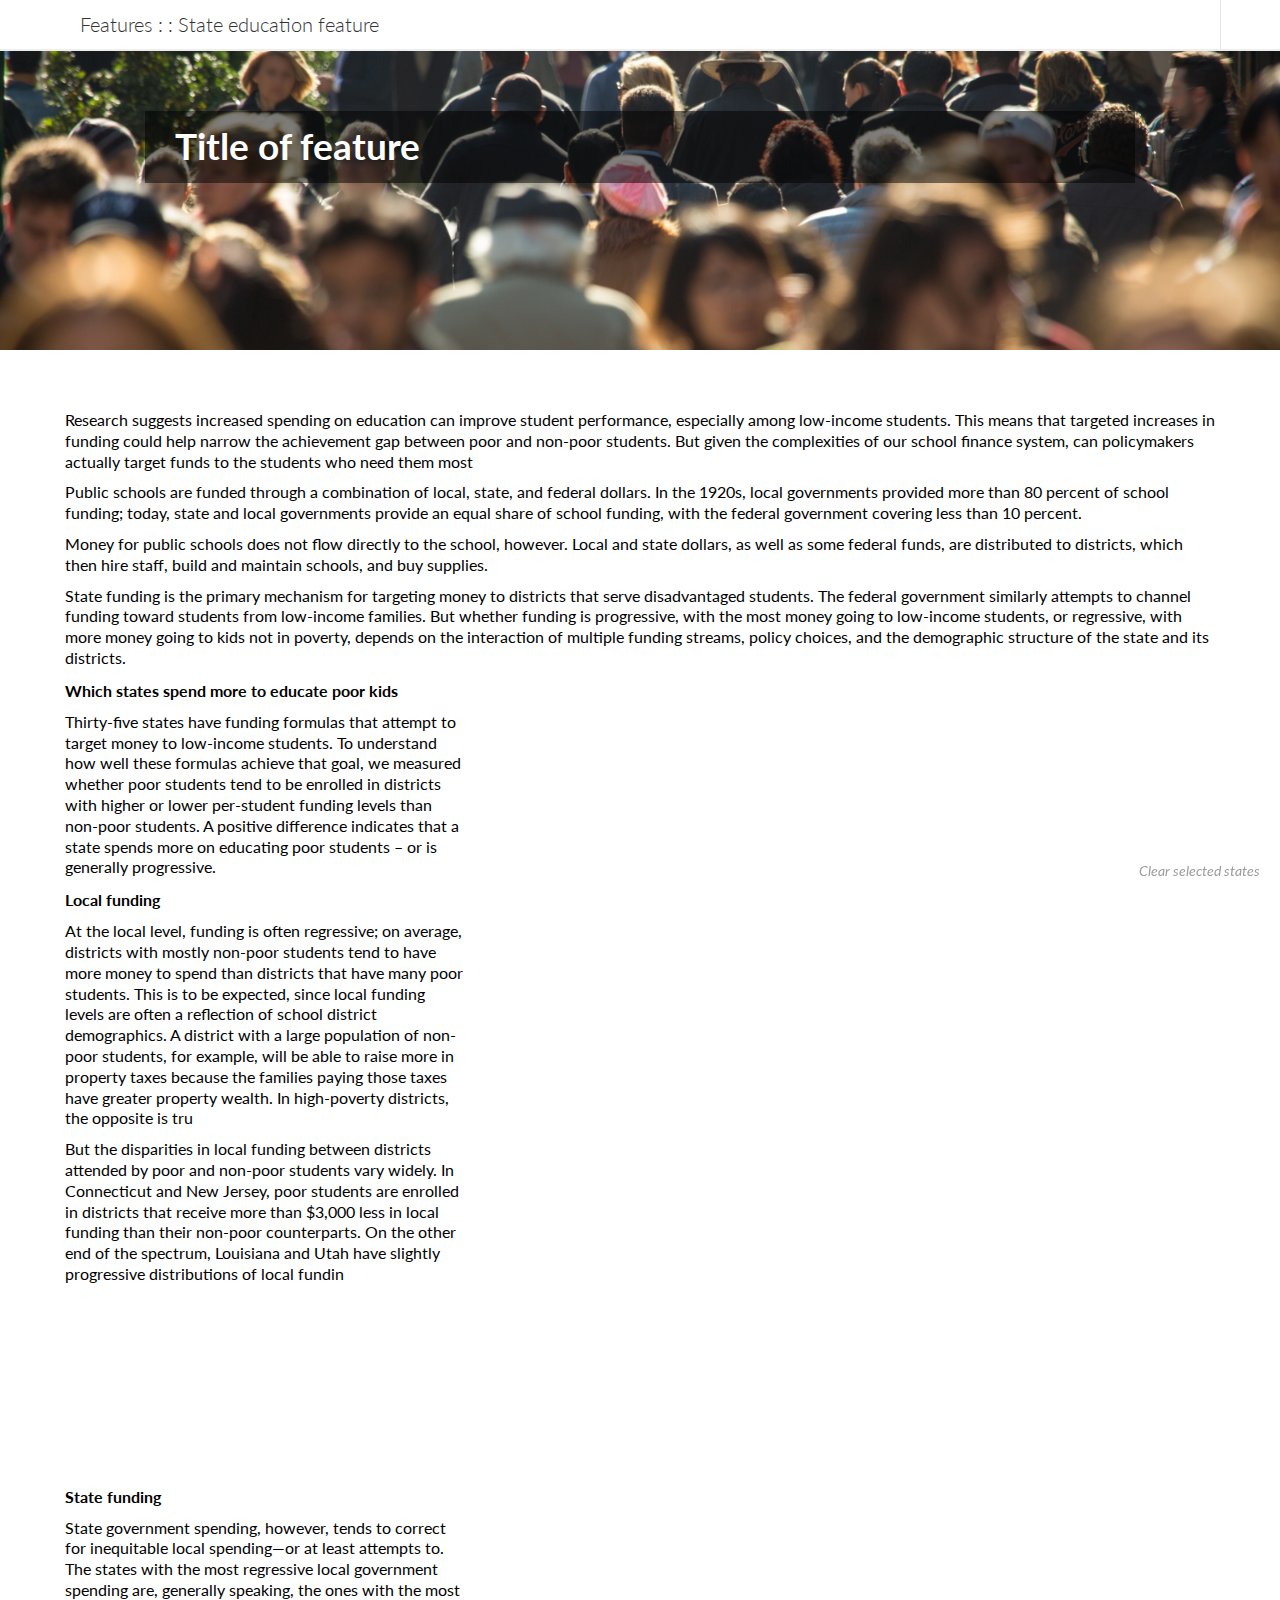
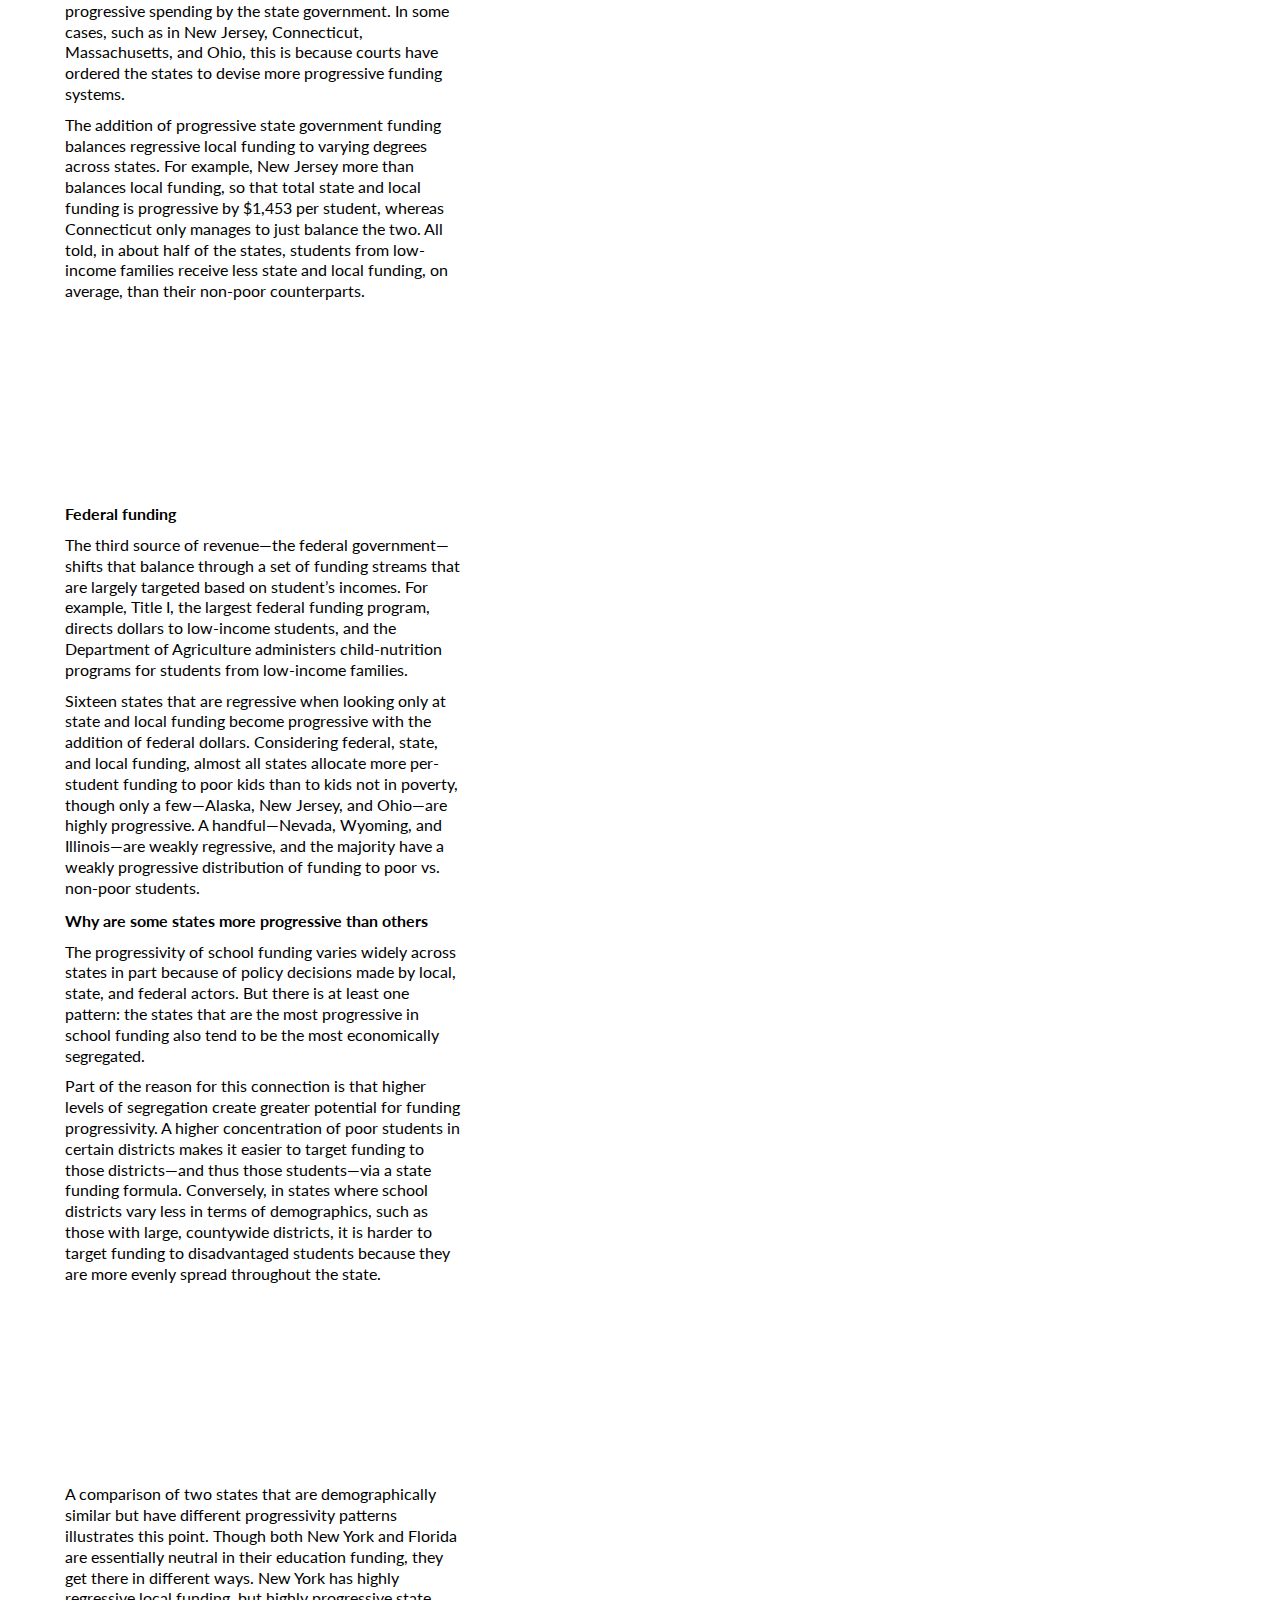
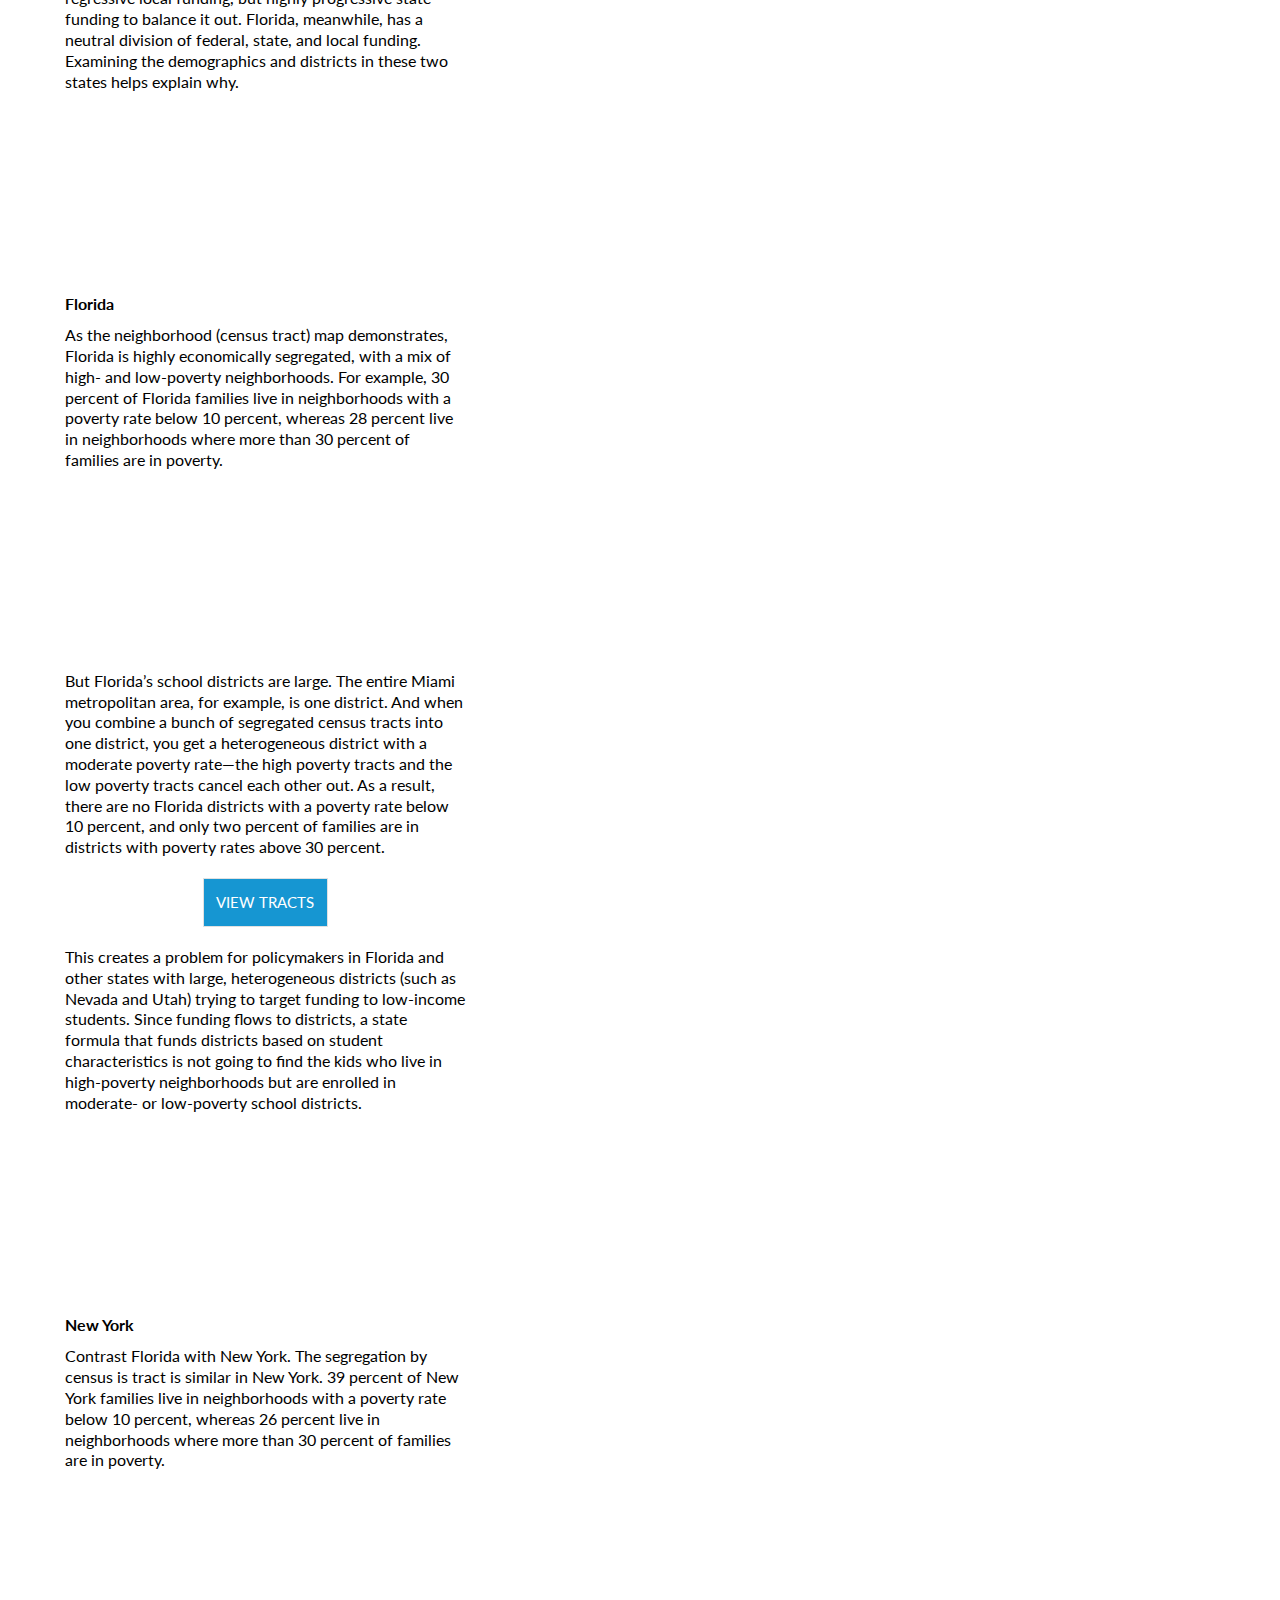
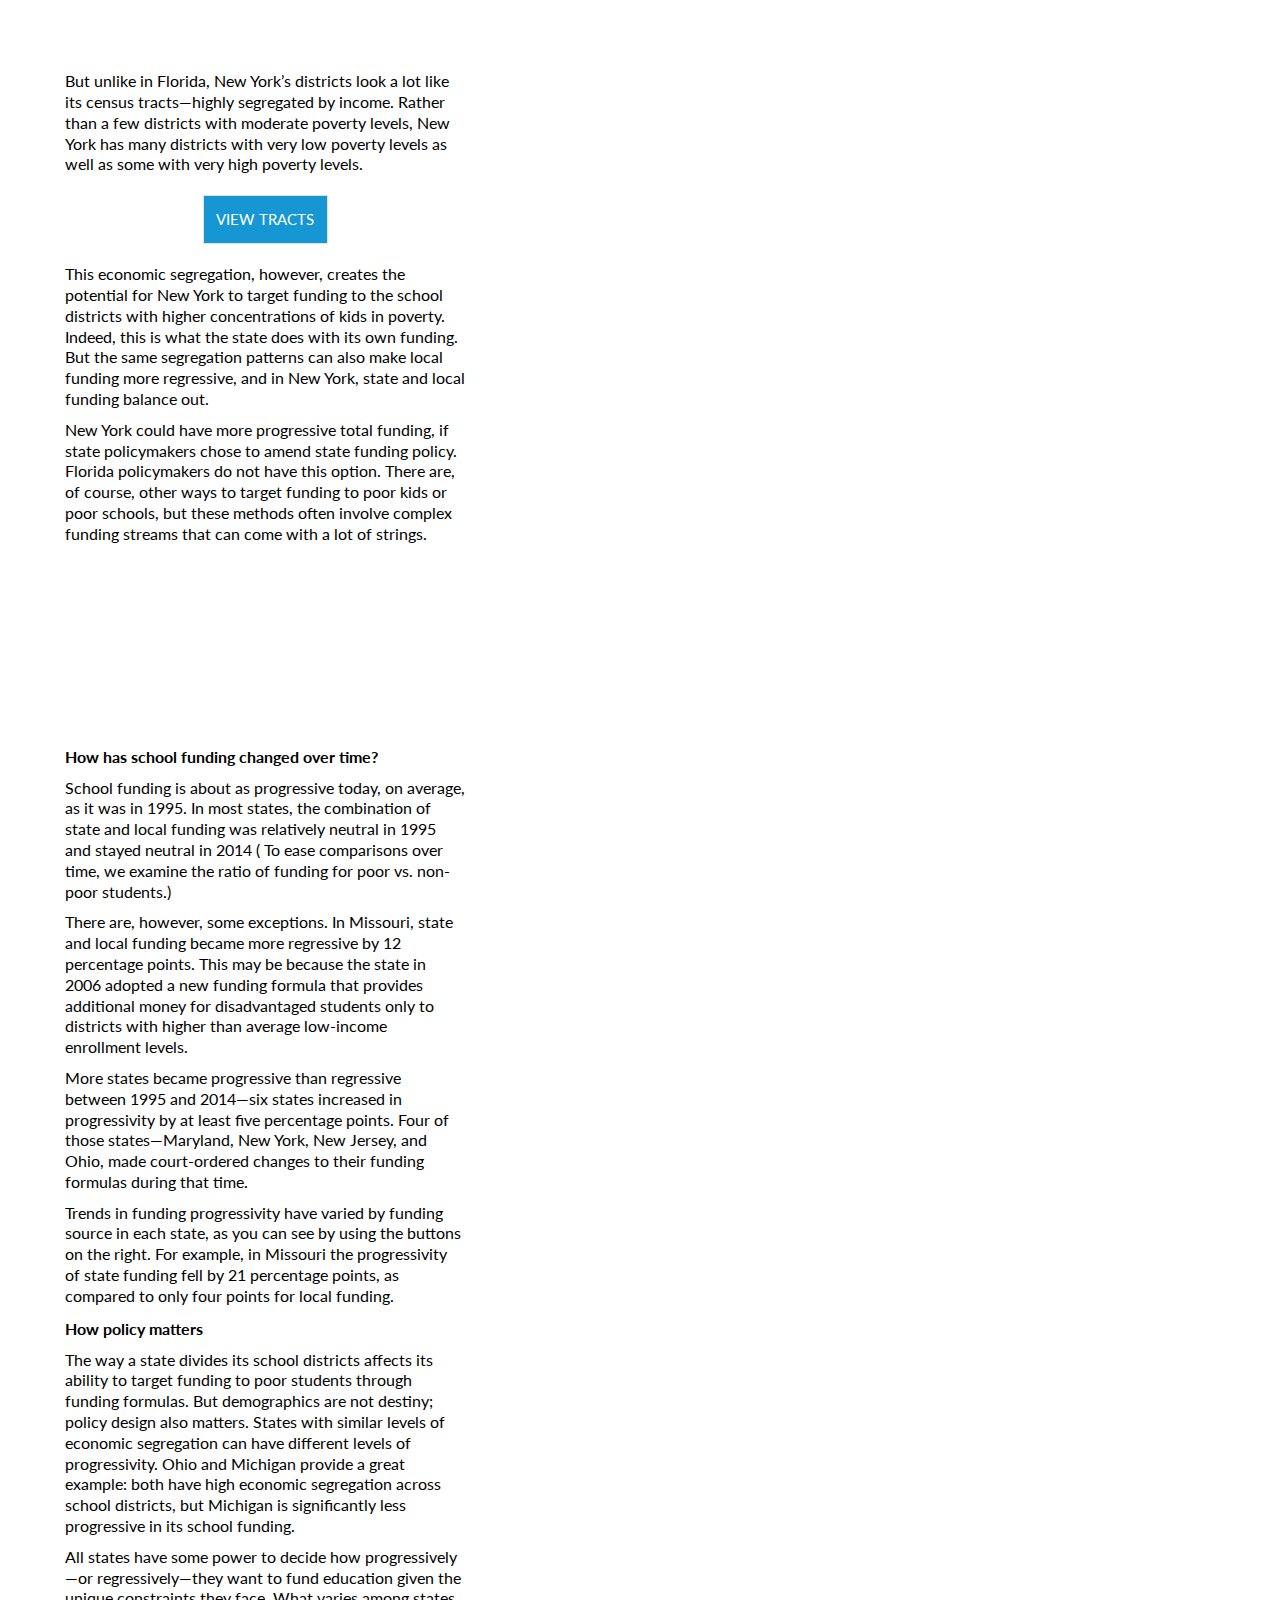
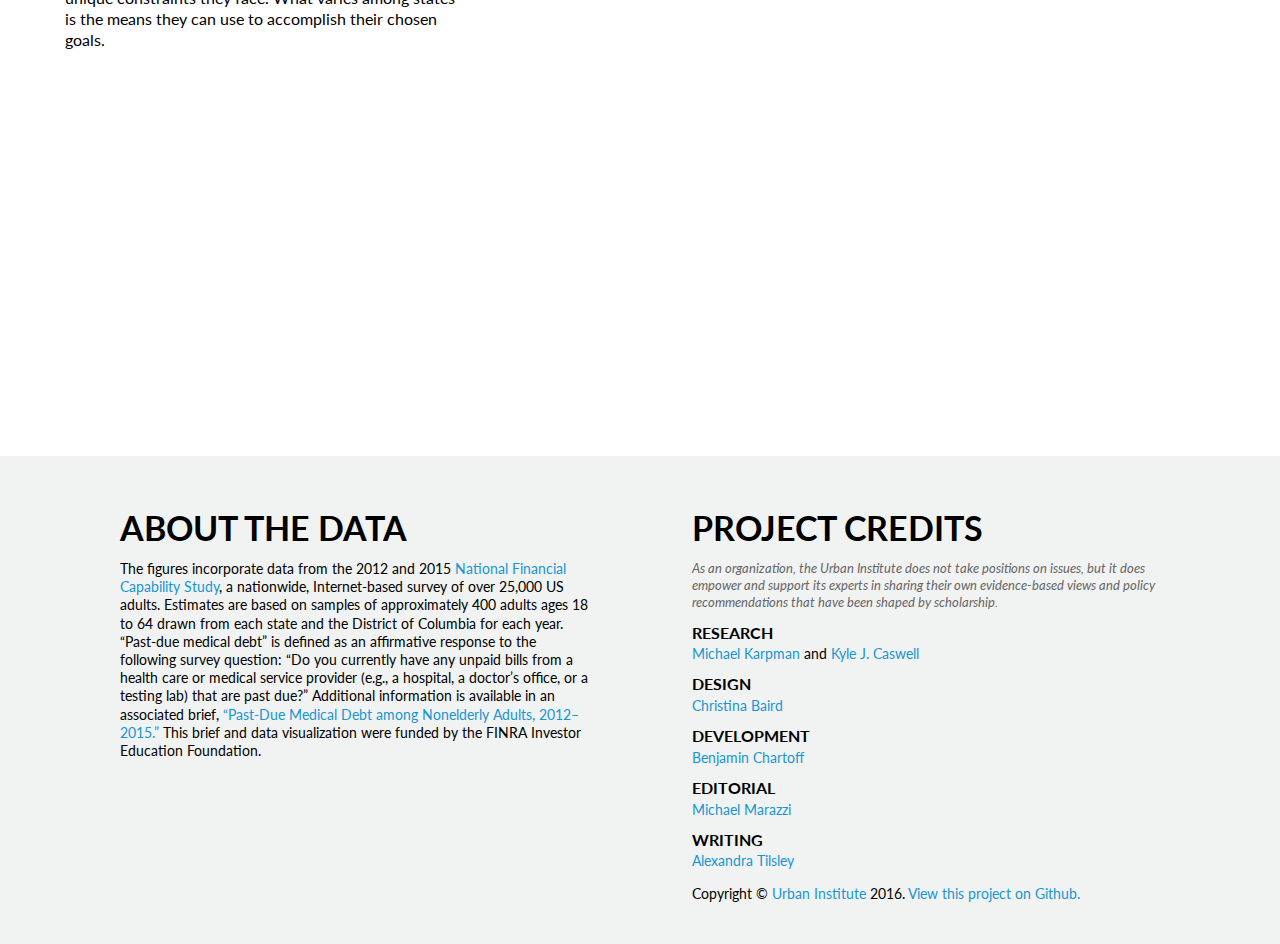
==== index.html @ 3f276dad "new text, small tweaks" ====
<!DOCTYPE html>
<html>
<head>
  <title>Scrolling Sections</title>
  <meta charset="utf-8">
  <meta http-equiv="X-UA-Compatible" content="IE=edge">
  <meta name="viewport" content="initial-scale=1, maximum-scale=1">
  <link rel="stylesheet" type="text/css" href="css/bootstrap.min.css"/>
  <link rel="stylesheet" type="text/css" href="css/style.css"/>
  <link rel="stylesheet" type="text/css" href="css/urban.css"/>
  <link rel="stylesheet" type="text/css" href="css/urban-header.css"/>
  <link href="http://fonts.googleapis.com/css?family=Lato:300,400,700,300italic,400italic,700italic,900" rel="stylesheet" type="text/css">

</head>
<body>
<div id = "isMobile"></div>
<div id = "isPhone"></div>
<div id = "isShort"></div>
<div id = "sectionIndex" data-index="0"></div>

<!-- START HEADER -->
<div id="header-pinned" class="no-touch">
   <a target="_blank" href="http://www.urban.org" title="Home" rel="home" class="site-logo"></a>
<div class="title"><span class="feature-link"><a href="http://www.urban.org/features" class="title-linkback" alt="Urban Institute logo">Features</a> <span>: :</span> </span><a href="index.html" class="title-linkback">State education feature</a>
</div>
<div class="share-icons">
    <div class="shareThisP">
        <span onclick="toggle_visibility('shareBox');">
                <div class="shareThisB"></div>
            </span>
        <div class="shareThisW" id="shareBox">

            <div class="addthis_toolbox addthis_default_style  "addthis:title="" addthis:url="">
                <a href="https://www.facebook.com/sharer/sharer.php?u=http%3A//urbn.is/choices" target="_blank" class="addthis_button_facebook at300b" title="Facebook" onclick="toggle_visibility('shareBox');"><span class="at4-icon aticon-facebook" style="background-color: rgb(48, 88, 145);"><span class="at_a11y">Share on facebook</span></span></a>

                <a href="http://twitter.com/intent/tweet?text=.%40urbaninstitute%20feature%3A%20Some%20teens%20who%20engage%20in%20risky%20behavior%20are%20motivated%20to%20do%20so%20by%20hunger%20http%3A%2F%2Furbn.is%2Fchoices" target="_blank" class="addthis_button_twitter at300b" title="Tweet" onclick="toggle_visibility('shareBox');"><span class="at4-icon aticon-twitter" style="background-color: rgb(44, 168, 210);"><span class="at_a11y">Share on twitter</span></span></a>

                <a href="mailto:%20?Subject=New feature from the Urban Institute &amp;Body=Hi! I thought you'd be interested in this new feature from the Urban Institute: “Impossible Choices” http://urbn.is/choices" target="_blank" class="addthis_button_email at300b" target="_blank" title="Email" onclick="toggle_visibility('shareBox');"><span class="at4-icon aticon-email" style="background-color: rgb(115, 138, 141);"><span class="at_a11y">Share on email</span></span></a>
                <div class="atclear"></div>
            </div>

        </div>
    </div>
</div>
</div>
<div class="headerimage" id="heroimage">
  <div class="wrapper headerwrapper">
    <h1 class="div-title-block">Title of feature</h1>
  </div>
</div>
<!-- END HEADER -->



<div id = "clearSelected">Clear selected states</div>
<div class="container">
  <div id='graphic'>
    <div id = "topText">
        <p>
        Research suggests increased spending on education can improve student performance, especially among low-income students. This means that targeted increases in funding could help narrow the achievement gap between poor and non-poor students. But given the complexities of our school finance system, can policymakers actually target funds to the students who need them most
        </p>
        <p>
        Public schools are funded through a combination of local, state, and federal dollars. In the 1920s, local governments provided more than 80 percent of school funding; today, state and local governments provide an equal share of school funding, with the federal government covering less than 10 percent.
        </p>
        <p>
        Money for public schools does not flow directly to the school, however. Local and state dollars, as well as some federal funds, are distributed to districts, which then hire staff, build and maintain schools, and buy supplies.
        </p>
        <p>
        State funding is the primary mechanism for targeting money to districts that serve disadvantaged students. The federal government similarly attempts to channel funding toward students from low-income families. But whether funding is progressive, with the most money going to low-income students, or regressive, with more money going to kids not in poverty, depends on the interaction of multiple funding streams, policy choices, and the demographic structure of the state and its districts.  
        </p>
      </div>
    <div id='sections'>
      <section class="step">
        <div class="title">Which states spend more to educate poor kids</div>
        <p>
        Thirty-five states have funding formulas that attempt to target money to low-income students. To understand how well these formulas achieve that goal, we measured whether poor students tend to be enrolled in districts with higher or lower per-student funding levels than non-poor students. A positive difference indicates that a state spends more on educating poor students – or is generally progressive.
        </p>
        <div class="title">Local funding</div>
        <p>
        At the local level, funding is often regressive; on average, districts with mostly non-poor students tend to have more money to spend than districts that have many poor students. This is to be expected, since local funding levels are often a reflection of school district demographics. A district with a large population of non-poor students, for example, will be able to raise more in property taxes because the families paying those taxes have greater property wealth. In high-poverty districts, the opposite is tru
        </p>
        <p>
        But the disparities in local funding between districts attended by poor and non-poor students vary widely. In Connecticut and New Jersey, poor students are enrolled in districts that receive more than $3,000 less in local funding than their non-poor counterparts. On the other end of the spectrum, Louisiana and Utah have slightly progressive distributions of local fundin
        </p>
      </section>
      <section class="step">
        <div class="title">State funding</div>
        <p>
        State government spending, however, tends to correct for inequitable local spending—or at least attempts to. The states with the most regressive local government spending are, generally speaking, the ones with the most progressive spending by the state government. In some cases, such as in New Jersey, Connecticut, Massachusetts, and Ohio, this is because courts have ordered the states to devise more progressive funding systems.
        </p>
        <p>
        The addition of progressive state government funding balances regressive local funding to varying degrees across states. For example, New Jersey more than balances local funding, so that total state and local funding is progressive by $1,453 per student, whereas Connecticut only manages to just balance the two. All told, in about half of the states, students from low-income families receive less state and local funding, on average, than their non-poor counterparts.
        </p>
      </section>
      <section class="step">
        <div class="title">Federal funding</div>
        <p>
        The third source of revenue—the federal government—shifts that balance through a set of funding streams that are largely targeted based on student’s incomes. For example, Title I, the largest federal funding program, directs dollars to low-income students, and the Department of Agriculture administers child-nutrition programs for students from low-income families.
        </p>
        <p>
        Sixteen states that are regressive when looking only at state and local funding become progressive with the addition of federal dollars. Considering federal, state, and local funding, almost all states allocate more per-student funding to poor kids than to kids not in poverty, though only a few—Alaska, New Jersey, and Ohio—are highly progressive. A handful—Nevada, Wyoming, and Illinois—are weakly regressive, and the majority have a weakly progressive distribution of funding to poor vs. non-poor students.
        </p>
        <div class="title">Why are some states more progressive than others</div>
        <p>
        The progressivity of school funding varies widely across states in part because of policy decisions made by local, state, and federal actors. But there is at least one pattern: the states that are the most progressive in school funding also tend to be the most economically segregated.
        </p>
        <p>
        Part of the reason for this connection is that higher levels of segregation create greater potential for funding progressivity. A higher concentration of poor students in certain districts makes it easier to target funding to those districts—and thus those students—via a state funding formula. Conversely, in states where school districts vary less in terms of demographics, such as those with large, countywide districts, it is harder to target funding to disadvantaged students because they are more evenly spread throughout the state.
        </p>
        
      </section>
      <section class="step">
        <p>
        A comparison of two states that are demographically similar but have different progressivity patterns illustrates this point. Though both New York and Florida are essentially neutral in their education funding, they get there in different ways. New York has highly regressive local funding, but highly progressive state funding to balance it out. Florida, meanwhile, has a neutral division of federal, state, and local funding. Examining the demographics and districts in these two states helps explain why.
        </p>
      </section>
      <section class="step smallStep">
        <div class="title">Florida</div>
        <p>
        As the neighborhood (census tract) map demonstrates, Florida is highly economically segregated, with a mix of high- and low-poverty neighborhoods. For example, 30 percent of Florida families live in neighborhoods with a poverty rate below 10 percent, whereas 28 percent live in neighborhoods where more than 30 percent of families are in poverty.
        </p>
      </section>
      <section class="step">
        <p>
        But Florida’s school districts are large. The entire Miami metropolitan area, for example, is one district. And when you combine a bunch of segregated census tracts into one district, you get a heterogeneous district with a moderate poverty rate—the high poverty tracts and the low poverty tracts cancel each other out. As a result, there are no Florida districts with a poverty rate below 10 percent, and only two percent of families are in districts with poverty rates above 30 percent.
        </p>
        <div class = "mapButton active">view tracts</div>
        <p>
        This creates a problem for policymakers in Florida and other states with large, heterogeneous districts (such as Nevada and Utah) trying to target funding to low-income students. Since funding flows to districts, a state formula that funds districts based on student characteristics is not going to find the kids who live in high-poverty neighborhoods but are enrolled in moderate- or low-poverty school districts.
        </p>
      </section>
      <section class="step">
        <div class="title">New York</div>
        <p>
        Contrast Florida with New York. The segregation by census is tract is similar in New York. 39 percent of New York families live in neighborhoods with a poverty rate below 10 percent, whereas 26 percent live in neighborhoods where more than 30 percent of families are in poverty.
        </p>
      </section>
      <section class="step">
        <p>
        But unlike in Florida, New York’s districts look a lot like its census tracts—highly segregated by income. Rather than a few districts with moderate poverty levels, New York has many districts with very low poverty levels as well as some with very high poverty levels.
        </p>
        <div class = "mapButton active">view tracts</div>
        <p>
        This economic segregation, however, creates the potential for New York to target funding to the school districts with higher concentrations of kids in poverty. Indeed, this is what the state does with its own funding. But the same segregation patterns can also make local funding more regressive, and in New York, state and local funding balance out.
        </p>
        <p>
        New York could have more progressive total funding, if state policymakers chose to amend state funding policy. Florida policymakers do not have this option. There are, of course, other ways to target funding to poor kids or poor schools, but these methods often involve complex funding streams that can come with a lot of strings.
        </p>
      </section>

      <section class="step lastStep">
        <div class="title">How has school funding changed over time?</div>
        <p>
        School funding is about as progressive today, on average, as it was in 1995. In most states, the combination of state and local funding was relatively neutral in 1995 and stayed neutral in 2014 ( To ease comparisons over time, we examine the ratio of funding for poor vs. non-poor students.)
        </p>
        <p>
        There are, however, some exceptions. In Missouri, state and local funding became more regressive by 12 percentage points. This may be because the state in 2006 adopted a new funding formula that provides additional money for disadvantaged students only to districts with higher than average low-income enrollment levels.
        </p>
        <p>
        More states became progressive than regressive between 1995 and 2014—six states increased in progressivity by at least five percentage points. Four of those states—Maryland, New York, New Jersey, and Ohio, made court-ordered changes to their funding formulas during that time.
        </p>
        <p>
        Trends in funding progressivity have varied by funding source in each state, as you can see by using the buttons on the right. For example, in Missouri the progressivity of state funding fell by 21 percentage points, as compared to only four points for local funding.
        </p>
        <div class="title">How policy matters</div>
        <p>
        The way a state divides its school districts affects its ability to target funding to poor students through funding formulas. But demographics are not destiny; policy design also matters. States with similar levels of economic segregation can have different levels of progressivity. Ohio and Michigan provide a great example: both have high economic segregation across school districts, but Michigan is significantly less progressive in its school funding.
        </p>
        <p>
        All states have some power to decide how progressively—or regressively—they want to fund education given the unique constraints they face. What varies among states is the means they can use to accomplish their chosen goals.
        </p>
      </section>
      <div id = "extra-space"></div>
    </div>

    <div id='vis'>
    </div>
  </div>
</div>


    <footer>
    
     <div class="content">     

                <div id="left">
                    <h4>About the data</h4>
                    <p>The figures incorporate data from the 2012 and 2015 <a href = "http://www.usfinancialcapability.org/">National Financial Capability Study</a>, a nationwide, Internet-based survey of over 25,000 US adults. Estimates are based on samples of approximately 400 adults ages 18 to 64 drawn from each state and the District of Columbia for each year. “Past-due medical debt” is defined as an affirmative response to the following survey question: “Do you currently have any unpaid bills from a health care or medical service provider (e.g., a hospital, a doctor’s office, or a testing lab) that are past due?” Additional information is available in an associated brief, <a href = "#">“Past-Due Medical Debt among Nonelderly Adults, 2012–2015.”</a> This brief and data visualization were funded by the FINRA Investor Education Foundation.</p>

                </div>
                <div id="right">

                    <h4>Project credits</h4>

                    <div class="urbanstatement">As an organization, the Urban Institute does not take positions on issues, but it does empower and support its experts in sharing their own evidence-based views and policy recommendations that have been shaped by scholarship.</div>
                    
            

                    <h3 class="job">Research</h3>
                    <a href ="http://www.urban.org/author/michael-karpman">Michael Karpman</a> and <a href = "http://www.urban.org/author/kyle-j-caswell">Kyle J. Caswell</a>
                
                    <h3 class="job">Design</h3>
                    <a href="http://www.urban.org/author/christina-baird">Christina Baird</a>
                    
                    <h3 class="job">Development</h3>
                    <a href="http://www.urban.org/author/benjamin-chartoff">Benjamin Chartoff</a>

                    <h3 class="job">Editorial</h3>
                    <a href="http://www.urban.org/author/michael-marazzi">Michael Marazzi</a>
            
                    <h3 class="job">Writing</h3>
                    <a href="http://www.urban.org/author/alexandra-tilsley">Alexandra Tilsley</a>


                    <div class="credits">Copyright &copy; <a href="http://www.urban.org/">Urban Institute</a> 2016. <a href="https://github.com/UrbanInstitute" target="_blank">View this project on Github.</a></div>
                </div>
         
    </div> 
    </footer>

<script src="lib/d3.js"></script>
<script src="lib/jquery-2.2.1.min.js"></script>
<script src="lib/d3-voronoi.min.js"></script>
<!-- <script src="https://d3js.org/topojson.v2.min.js"></script> -->

<script src="js/state_svgs.js"></script>
<script src="js/shapeMorph.js"></script>
<script src="js/header.js"></script>
<script src="js/globals.js"></script>
<script src="js/scroller.js"></script>
<script src="js/sections.js"></script>
</body>
</html>
---- css/style.css ----
/*#sections{
  pointer-events: none;
  opacity: 0;
}
*/

*:focus{
  outline: none;
}
body{
  font-family: "Lato";
}
.container {
  width: 1180px;
}

#graphic {
  padding-top: 60px;
}


#sections {
  position: relative;
  display: inline-block;
  width: 400px;
  top: 0px;
  z-index: 90;
  padding-bottom: 20px;
  pointer-events: none;
}

.step {
  margin-bottom: 200px;
  font-family: "Lato";
  font-size: 16px;
  line-height: 23px;
  color: #000;
}
.smallStep{
  /*margin-bottom: 400px;*/
}
.title{
  font-weight: bold;
  font-size: 16px;
  margin-bottom: 10px;
}
#extra-space {
  height: 0px;
}

#vis {
  display: inline-block;
  z-index: 1;
  margin-left: 0;
  position: relative;
  /*top: 730px;*/
  float: right;
}
#vis svg{
  cursor: pointer;
}
#vis svg.nonInteractive{
  cursor: auto;
}
#vis.posFixed{
  position: fixed;
  top: 20px;
  padding-left: 10px;
}
#vis.posRelTop{
  position: relative;
  float: right;
  padding-left: 10px;
}
#vis.posRelBottom{
  position: relative;
  float: inherit;
  padding-left: 6px;
  /*bottom: 100px;*/
}
#vis.posRelBottomSingleCol{
  position: absolute;
  float: inherit;
  padding-left: 10px;
}
#vis.posRelTopSingleCol{
   position: absolute;
  float: inherit;
  padding-left: 10px; 
}
#clearSelected{
  display: block;
  position: fixed;
  right: 10px;
  bottom: 10px;
  font-size: 14px;
  font-style: italic;
  color: #9d9d9d;
  cursor: pointer;
  z-index: 999;
  background: rgba(255,255,255,.8);
  padding: 10px;
}
.axis path,
.axis line {
  fill: none;
  stroke: #666;
  shape-rendering: crispEdges;
}
#dotChartYAxis path, #dotChartYAxis line{
  display: none;
}
.tick text{
  font-size: 12px;
  font-family: "Lato";
}
.largeChartLabel, .largeScatterplotLabel{
  font-weight: bold;
  letter-spacing: 4px;
  fill: #9d9d9d;
  font-size: 14px;
}
.largeScatterplotLabel.shortGraphLargeLabel{
  letter-spacing: 3px;
}
text.dotChartLegend{
  font-family: "Lato";
  font-size: 12px;
}
.dotHoverRect{
  fill: none;
}
g.dotChartSelected .dotHoverRect{
  fill: #a2d3eb;
  opacity: 1;
}
g.dotChartSelected .dotHoverRect.dotTooltip{
  fill: #fff;
  opacity: .85;
}
g.dotChartClicked .dotHoverRect{
  opacity: .4;
}


.dotHoverText, .dotSumLine{
  opacity: 0;
  font-size: 14px;
}
.dotHoverText.text{
  fill: #9c9c9c;
}
g.dotChartSelected .dotHoverText, g.dotChartSelected .dotSumLine {
  opacity: 1;
}
g.dotChartSelected .dotHoverText.hidden, g.dotChartSelected .dotSumLine.hidden {
  opacity: 0;
}


#scatterPlotXAxis path, #scatterPlotYAxis path, #histXAxis path, #histYAxis path{
  display: none;
}
.axisLabel, .scatterAxisLabel{
  font-size: 14px;
  font-style: italic;
}
.scatterAxis, .histAxis{
  stroke: #333;
}
.scatterGrid, .histGrid{
  stroke: #dcdbdb;
}
.scatterDot{
  fill: #1696d2;
}
.scatterDot.scatterSelected{
  fill: #fdbf11;
  opacity: 1 !important;
}
.scatterDot.scatterClicked{
  fill: #fdbf11;
  opacity: 1 !important;
}
.scatterOutlierLabel{
  font-size: 13px;
  font-weight: bold;
}

#scatterTooltipContainer .stateName, #scatterTooltipContainer .yearName{
  font-weight: bold;
  font-size: 14px;
}
#scatterTooltipContainer .subtitle{
  font-size: 12px;
  font-style: italic;
}
.scatterButton{
    display: block;
    position: absolute;
    bottom: 60px;
    background-color: #f2f2f2;
    color: #333;
    text-transform: uppercase;
    padding: 12px;
    cursor: pointer;
    font-size: 15px;
    border: solid 1px #e1e1e1;
}
.mapButton{
    display: block;
    bottom: 60px;
    background-color: #1696d2;
    color: #fff;
    text-transform: uppercase;
    padding: 12px;
    cursor: pointer;
    font-size: 15px;
    border: solid 1px #e1e1e1;
    margin: 0 auto;
    width: 125px;
    margin-top: 20px;
    margin-bottom: 20px;
}
.scatterButton.active{
  background-color: #1696d2;
  color: #fff;
}
.scatterButton:hover{
  background-color: #333;
  color: #fff;
}
.scatterButton.nonInteractive{
  display: none;
}
.stateButton{
  left: 130px;
}
.localButton{
  left: 206px;
}
.federalButton{
  left: 287px;
}

circle.morph{
  fill: none;
  stroke: none;
}
.mapImg{
  /*pointer-events: none;*/
}
.mapNY{
    position: absolute;
    top: -73px;
    left: 100px;
    width: 600px;
}
.mapFL{
    position: absolute;
    top: 0px;
    left: 90px;
    width: 600px;
}
.keyLabel{
  font-size: 12px;
}

#isMobile, #isPhone, #isShort, #sectionIndex{
    display: none;
    pointer-events: none;
    width: 0;
    height: 0;
    position: fixed;
    top: 0;
    left: 0;
}

@media (max-height: 880px){
  #isShort{
    display: block;
  }
  .mapFL{
    top: 19px;
    left: 180px;
    width: 473px;
  }
  .mapNY{
    top: -43px;
    left: 180px;
    width: 473px;
  }
  .scatterButton{
    bottom: 80px;
  }
}

@media (max-height: 667px) , (max-width: 768px){
  #isPhone{
    display: block;
  }
  #clearSelected{
    display: none;
  }
  #dotChartYAxis .tick text{
    font-size: 10px;
  }
  .largeChartLabel, .largeScatterplotLabel {
    letter-spacing: 1px;
    font-size: 13px;
  }
  .mapNY {
    top: 50px;
    left: 17px;
    width: 280px;
  }
  .mapFL {
    top: 110px;
    left: 19px;
    width: 270px;
  }
  .scatterButton:hover{
    background-color: #f2f2f2;
    color: #333;
  }
  .scatterButton.active{
    background-color: #1696d2 !important;
    color: #fff !important;
  }
  .scatterButton{
    bottom: 80px;
  }
  .stateButton{
    left: 0px;
  }
  .localButton{
    left: 96px;
  }
  .federalButton{
    left: 196px;
  }
  .largeScatterplotLabel{
    display: none;
  }
}

@media (max-width: 1200px){
  .container{
    margin-left: 10px;
  }
}
@media (max-width: 1170px){
  .container{
    margin-left: auto;
    width: 100%;
  }
  #isMobile{
    display: block;
  }
#extra-space {
  height: 680px;
  z-index: -1;
}
  #sections{
    display: inherit;
    width: 400px;
    margin: 0 auto;
  }
  .step {
    margin-bottom: 1000px;
    opacity: 1;
    background: rgba(255, 255, 255, 0.9);
    box-shadow: rgb(136, 136, 136) 4px 4px 16px;
    padding: 30px;
    z-index: 2;
  }
  .step.lastStep{
    margin-bottom: 0px;
  }
  #vis{
    /*position: fixed;*/
    /*top: 20px;*/
  }
}
@media (max-width: 768px){
  .step {
    margin-bottom: 1200px;
  }
}
@media (max-width: 500px){
  #sections{
    width: 260px;
    pointer-events: none;
  }
}

.dotChartLine {
  stroke: #e3e3e3;
  stroke-width: 3;
}
.federalLine{
  stroke: #696969;
  stroke-width: 1;
}
.zeroLine{
  stroke: black;
}
.stateDot, .legendStateDot{
  fill: #46abdb;
}
.localDot, .legendLocalDot{
  fill: #12719e;
}
.federalDot, .legendFederalDot{
  fill: #062635;
}
.totalDot, .legendTotalDot{
  fill: #ec008b;
}



/********header (below urban menu)**********/
   

.headerimage{
     position: relative;
    overflow: hidden;
    width: 100%;
    height: 350px;
  z-index:-1;
 
}

.headerwrapper{
  padding-top:120px;
}

#heroimage{
   background-image: url("../images/raceandethnicity-banner.jpg");
     background-size: cover;
    background-repeat: no-repeat;
    width: 100%;

}


.div-title-block
{
  padding-top: 10px;
  padding-bottom: 10px;
  padding-left: 30px;
  background-color: rgba(0, 0, 0, 0.5);
  width:90%;
  color: #ffffff;
  font-weight: 700;
  line-height: 1.4em;
  font-size: 2.3em;
  margin: auto;
}



/*browser windows smaller than 850px*/
@media (max-width: 600px) {
   .headerimage{ height:300px;}
   .div-title-block {
    font-size: 1.6em !important;
   }
}

@media (max-width: 991px) {
   
   .headerwrapper{padding-top:125px;}
   
}

@media  (max-width: 480px) {
  .full-width-col { font-size:18px;}
   .container {margin-bottom: 40px; padding:0px 4px;}
   .headerimage{width: 100%; height: 300px;}
   .headerwrapper{padding-top:80px;}
   h1 { font-size:24px;}
 
}
---- css/urban.css ----
html, body, div, span, applet, object, iframe, h1, h2, h3, h4, h5, h6, p, blockquote, pre, a, abbr, acronym, address, big, cite, code, del, dfn, em, img, ins, kbd, q, s, samp, small, strike, strong, sub, sup, tt, var, b, u, i, center, dl, dt, dd, ol, ul, li, fieldset, form, label, legend, table, caption, tbody, tfoot, thead, tr, th, td, article, aside, canvas, details, embed, figure, figcaption, footer, header, hgroup, menu, nav, output, ruby, section, summary, time, mark, audio, video {
     border: 0px none;
     margin: 0px;
     padding: 0px;
     vertical-align: baseline;
}

article, aside, details, figcaption, figure, footer, header, hgroup, menu, nav, section {
     display: block;
}

body, html {
     color: #000;
     font-family: "Lato",sans-serif;
     font-size: 16px;
     height: 100%;
     line-height: 1.2;
     margin: 0px;
     padding: 0px;
     text-align: left;

}

ol, ul {

}

blockquote, q {
     quotes: none;
}

blockquote::before, blockquote::after, q::before, q::after {
     content: none;
}

table {
     border-collapse: collapse;
     border-spacing: 0px;
}

*, *::before, *::after {
     box-sizing: border-box;
}

.clearfix::after {
     clear: both;
     content: "";
     display: table;
}



a{
 color:#1696d2;
 text-decoration: none;
   
}

a:hover{
 color:#000;
 text-decoration: none;    
    
}

p{
    margin-bottom:10px;
    line-height: 1.3;
}

h3{
    font-size: 24px;
    font-weight: 400;
    margin-bottom: 20px;
    text-transform: uppercase;
}

.bold{
    
    font-weight: 700;
}

.emphasis{
    
   font-style: italic;
}



/************subnav***************/
.subnav{
    width: 100%;
    position: fixed;
    top: 51px;
    height: 40px;
    background-color: #f6f6f6;
    border-bottom: 1px solid #eee;

}


.subnav ul{
    text-align: center;
    margin: 0px;
}
.subnav ul li{
    display: inline-block;
    text-align: center;
    padding: 0px;
    margin-top: 0px;
    padding-left: 24px;
    padding-top: 10px;
    
}






/*****************mobile chapter (replacing the subnav for smaller screens) ******************/

#mobilenavcontainer{
    display: none;
}


.show-menu {
	display: none;
    margin-top:50px;

}


/*Style for menu links*/
ul#menu li a {
    display: block;
    min-width: 140px;
    text-align: center;
    color: #fff;
    text-decoration: none;
    background-color: #000;
    height: 36px;
    padding-top: 8px;
}

/*Hover state for top level links*/
ul#menu li:hover a {
  color: #0096d2;
}

/*Style for dropdown links*/
ul#menu li:hover ul a {
	background: #333;
color:#fff;
border-right-color: #222;
    border-right:1px solid;
    border-color: #222;
    border-top:5px solid;
    border-top-color:#222;
}





/***********structure***********/
.wrapper{
    width:1100px;
    margin:0 auto;
    padding-top: 110px;
    border-top:1px solid #eee;
}

.content{
    width:1100px;
    margin: 0 auto;
    padding: 0px 30px;

}





/********Title and intro of interactive**********/


h1{
    font-size: 30px;
    font-weight: 600;
    padding-top: 0px;
    text-align: left;
    color: #000;    
}


h2{
     font-size: 20px;
    margin-top: 15px;
    font-weight: 300;
    color: #666;
    margin-bottom: 50px;
    line-height: 1.3;
}
h2 div{
    margin-bottom: 10px;
}




/************** steps ******************/


#nav_options{
    position: relative;
    width:100%;
    height:50px;
    margin-bottom: 30px;
}

#steps{
    width: 60%;
    padding-top: 10px;
    float: left;
}

#steps ul{
    margin-left:0px;
    margin-bottom:0px;
    text-indent: 0px;
    text-align: left;

    
}

#steps li{
    display: inline-block;
    list-style: none;
    padding-left:0px;
    margin-bottom:0px;
    margin-right: 30px;  
}

.step_button span{
    color:#333;
    background-color: #f2f2f2;
    padding: 12px;
    text-align: center;
    text-transform: uppercase;
    font-size:15px;
    border:solid 1px #e1e1e1;
}

/***Ben, I'm just placing this here for now. I know you've already got the active coloring in the interactive *****/
#steps li .active {
   background-color: #0096d2; 
     color:#fff;
}

.step_button span:hover{
    background-color:#000;
  
}




/************ place holder for dropdown **************/
#dropdown{
    width: 20%;
    height: 50px;
    background-color: #999;
    float: right;
    
}



/********placeholder for charts********/
.charts{
    margin-bottom:60px;
    
}

/************** general text styles***************/







/*footer*/

footer {
    background-color: #f1f2f2;
    margin-top: 185px;
    padding-top: 50px;
    padding-bottom: 25px;
    bottom: 0;
   overflow: hidden;
     height:auto;
 
}
@media (max-height: 880px){
  footer{
    margin-top: 25px;
  }
}
footer .content{
  
    max-width: 1100px;

}
   

h4 {
    font-size: 34px;
    font-weight: 900;
    margin-bottom: 10px;
    line-height: 1.3;
     text-transform: uppercase;
    font-weight: 700;
}

#left {
  float: left;
  width: 45%;
  padding-left: 0px;
  padding-right:0px;

}

#right {

  float: right;
  width: 45%;
   padding-right: 0px;
  padding-left: 0px;
    font-size:14px;
    line-height: 1.3;
}



footer p {
    font-size: 14px;
}

footer h2 {
    text-transform: uppercase;
     font-weight: 700;
}

footer h3, footer h4{
   font-weight: 700; 
}

.credits {
    font-size: 14px;
    margin-top: 1em;
    margin-bottom: 16px;
}

.job {
    font-size: 16px;
    margin-bottom: 4px;
    margin-top: 12px;
}

.urbanstatement {
    font-style: italic;
    color: #666666;
    font-size: 13px;
    margin-bottom: 1em;
}



@media (max-width: 993px){
    #axis_label{
        top: 25px;
    }
}
@media (max-width: 768px){
    rect.states.selected, rect.states.hover{
        stroke: #ec008b !important;
    }
    .slope_line.selected, .slope_line.hover{
        stroke: #ec008b !important;
    }
    .key_box{
        margin-left: 0px;
    }
    #tooltip, #tooltip-no{
        bottom: -77px;
        left: 0px;
        width: 100%;
        top: inherit;
    }
    #legend{
        margin-top: 100px;
    }
    .step_button{
        margin-bottom: 0px;
        margin-top: 35px;
        width: 240px;
    }
    #state-menu-button{
        position: relative;
        margin-top: 23px;
    }
    .chart-svg{
        margin-top: 120px;
    }
    #axis_label{
        top: 240px !important;
        pointer-events: none;
    }
    #finra_bar-chart{
        z-index: -1;
    }
    .bar-icon, .x.axis .tick text{
        display: none;
    }
    #extra_text_us, #extra_text_all{
        opacity: 0;
        pointer-events: none;
    }
    #mobile-text{
        margin-top: 30px;
    }
    #slope_label_2012, #slope_label_2015 {
        top: 100px;
    }
}



@media (max-width: 1000px) {
   
    .subnav a{
        font-size:14px;
    }
}


/*browser windows smaller than 850px*/
@media (max-width: 1100px) {
  .wrapper {width:100%; padding-top:100px;}
  .content {width:auto; padding:0px 30px}
  .container {width:auto; padding:0px 30px; margin-bottom: 40px;}
  ul {margin-left: 15px;}
  li {padding-left:0px;}
    #left{ width:100%;}
    #right{ width:100%; margin-top:30px;}
}

.embed-container { position: relative; padding-bottom: 56.25%; height: 0; overflow: hidden; max-width: 100%; } .embed-container iframe, .embed-container object, .embed-container embed { position: absolute; top: 0; left: 0; width: 100%; height: 100%; }

/*browser windows smaller than 850px*/
@media (max-width: 600px) {
   .wrapper {padding-top:80px;} 
   .headerimage{ height:250px;}
    h1{font-size: 45px;padding-top: 100px;}
    .overhalf{width:100%;}
---- css/urban-header.css ----
/*HEADER*/
body{
    margin:0px;
}
#header-pinned {
    font: 16px Lato;
    color: #333;
    font-weight: 400;
    /* margin-right: 100px; */
    position: fixed;
    /*top:-50px;*/
    left: 0;
    width: 100%;
    background: #fff;
    border-bottom: 2px solid #eee;
    z-index: 999;
    -webkit-transition: top 0.25s linear;
    -moz-transition: top 0.25s linear;
    -o-transition: top 0.25s linear;
    transition: top 0.25s linear;
}

.is-visible {
    top: 0px !important;
}

#header-pinned .content {
    height: 49px;
    max-width: 1200px;
    margin: 0 auto;
    position: relative;
}

#header-pinned *{
    color:#333;
    font-weight: 300;
    text-decoration: none;
}

#header-pinned  .subnav a {
    color: #1696d2;    
}

#header-pinned .subnav a:hover{
    color:#000;
}

#header-pinned .site-logo {

    display: block;
    width: 34px;
    height: 34px;
    position: absolute; 
    left: 10px;
    margin-top: 7px;
    background: url(http://www.urban.org/sites/all/themes/urban/images/logo-mini-dark.png) no-repeat;
    background-size: 34px 34px;
}

#header-pinned .title {
    font-size: 14px;
    line-height: 49px;
    margin: 0 65px 0 55px;
    text-overflow: ellipsis;
    white-space: nowrap;
    overflow: hidden;
}

#header-pinned .title {
    font-size: 20px;
    margin-left: 80px;
}

#header-pinned .title span,
#header-pinned .title a {
    display: inline;
}

/*#header-pinned .title a:hover{
     color:#1696d2;
}
.subnav a {
   color:#1696d2;    
}*/
#header-pinned .share-icons {
    background-color: transparent;
    width: 69px;
    height: 50px;
    margin: 0;
    padding: 0;
    top: 0;
    width: 60px;
    position: absolute;
    right: 0;
    display: block;
}
#header-pinned .share-icons.spanish {
    /*display: none;*/
    display: none; 
}

#header-pinned .share-icons .shareThisP {
    border-top: 0;
    border-left: 1px solid #e6e5e5;
    height: 50px;
    padding: 9px 0 0;
}

#header-pinned .share-icons .shareThisB {
    float: none;
}

#header-pinned .share-icons .shareThisB {
    display: block;
    background-repeat: no-repeat;
    background-image: url(http://www.urban.org/sites/all/themes/urban/images/generated/icons-s8fe141aaaa.png);
    background-position: 0 -2396px;
    height: 32px;
    width: 32px;
    float: none;
    margin: 0 auto;
}

#header-pinned .share-icons .shareThisB:hover {
    background-position: 0 -1948px;
}

#header-pinned .share-icons .shareThisW {
    display: none;
    float: none;
    top: 50px;
    right: 0;
    left: auto;
    width: 300px;
    text-align: right;
    border: 0;
    background: transparent;
}

#header-pinned .share-icons .shareThisW {
    background-color: #fff;
    /* border: 1px solid #e6e5e5; */
    position: absolute;
    top: 50px;
    left: -100px;
    padding: 5px;
    border-top: 0;
    width: 160px;
    z-index:3;
}

#header-pinned .share-icons .addthis_toolbox {
display: inline-block;
    width: auto;
    /* border: 1px solid #e6e5e5; */
    border-top: 0;
    background: #fff;
    padding: 10px 10px 0 0;
    margin: 0 auto;
}

#header-pinned .share-icons .at15t_twitter.at16t_twitter,
#header-pinned .share-icons .addthis_button_facebook {
    display: block;
    background-repeat: no-repeat;
    background-image: url(http://www.urban.org/sites/all/themes/urban/images/generated/icons-s8fe141aaaa.png);
    background-position: 0 -2056px;
    height: 32px;
    width: 32px;
}

#header-pinned .share-icons .at15t_twitter.at16t_twitter,
#header-pinned .share-icons .addthis_button_facebook:hover {
    background-position: 0 -1609px;
}

#header-pinned .share-icons .at15t_twitter.at16t_twitter,
#header-pinned .share-icons .addthis_button_twitter {
    display: block;
    background-repeat: no-repeat;
    background-image: url(http://www.urban.org/sites/all/themes/urban/images/generated/icons-s8fe141aaaa.png);
    background-position: 0 -1169px;
    height: 32px;
    width: 32px;
}

#header-pinned .share-icons .at15t_twitter.at16t_twitter,
#header-pinned .share-icons .addthis_button_twitter:hover {
    background-position: 0 -1577px;
}

#header-pinned .share-icons .at15t_linkedin.at16t_linkedin,
#header-pinned .share-icons .addthis_button_linkedin {
    display: block;
    background-repeat: no-repeat;
    background-image: url(http://www.urban.org/sites/all/themes/urban/images/generated/icons-s8fe141aaaa.png);
    background-position: 0 -1641px;
    height: 32px;
    width: 32px;
}

#header-pinned .share-icons .at15t_linkedin.at16t_linkedin,
#header-pinned .share-icons .addthis_button_linkedin:hover {
    background-position: 0 -1379px;
}

#header-pinned .share-icons .at15t_google_plusone_share.at16t_google_plusone_share,
#header-pinned .share-icons .addthis_button_google_plusone_share {
    display: block;
    background-repeat: no-repeat;
    background-image: url(http://www.urban.org/sites/all/themes/urban/images/generated/icons-s8fe141aaaa.png);
    background-position: 0 -1719px;
    height: 32px;
    width: 32px;
}

#header-pinned .share-icons .at15t_email.at16t_email,
#header-pinned .share-icons .addthis_button_email {
    display: block;
    background-repeat: no-repeat;
    background-image: url(http://www.urban.org/sites/all/themes/urban/images/generated/icons-s8fe141aaaa.png);
    background-position: 0 -1449px;
    height: 32px;
    width: 32px;
}

#header-pinned .share-icons .at15t_email.at16t_email,
#header-pinned .share-icons .addthis_button_email:hover {
    background-position: 0 -1271px;
}

#header-pinned .share-icons [class^="addthis_button_"] {
    display: inline-block !important;
    margin: 0 0 0 10px;
}

#header-pinned .share-icons .addthis_toolbox a {
    margin-bottom: 5px;
}

.at_a11y {
    display: none;
}

.header-links {
    height: 40px;
    background-color: #fff;
    width: 100%;
}

.header-links ul {
    height: 40px;
    list-style: none;
    text-align: center;
    margin: 0px;
    padding: 0px;
}

.header-links ul li {
    display: inline-block;
    font-size: 15px;
    font-weight: 500;
    height: 40px;
    margin: 0px;
    padding-top: 10px;
    padding-bottom: 0px;
    padding-left: 0px;
    padding-right: 0px;
    width: 22%;
}

#subhead{
    width: 100%;
    position: fixed;
    z-index: 3;
    top: 50px;
    height: 35px;
    background: rgba(255,255,255, .9);
    border-bottom: solid 1px #ccc;
  
}

ul{
     
    width: 100%;
    margin: 0 auto;
}

#subhead ul li{
    display: inline-block;
    text-align: center;
    text-transform: uppercase;
    font-size: 11px;
    padding-left: 1%;

}

#subhead a{
   color:#333;
   display: block;
   padding:10px;
    
}

#subhead .active {
  border-bottom: solid 3px #1696d2; 
    color:#1696d2; 
    padding-bottom: 8px;
}

#subhead a:hover{
  background-color:rgba(22,150,210, .8);
  color:#fff;

    
}


@media(max-width:767px) {
.header-links ul li {
        width:28%;
        font:400 13px/24px Lato, sans-serif
    }
   
    .tt-name, .tt-title {
       font-size: 16px !important;
    }
    .feature-link{
        display: none !important;
    }
    #header-pinned .title{
        font-size: 15px !important;
        margin-left: 55px !important;
    }
}

@media(max-width:480px) {
    #header-pinned .title{
        font-size: 15px !important;
        width:350px;
     line-height: 20px;
    white-space: normal;
    overflow:visible;
    margin-top:3px;
    margin-bottom:3px;
    }
}

@media(max-width:400px) {
    #header-pinned .title{
        font-size: 15px !important;
        margin-left: 55px !important;
        width:250px;
     line-height: 20px;
    white-space: normal;
    overflow:visible;
    margin-top:3px;
    margin-bottom:3px;
    }
}


@media(max-width:320px) {
    #header-pinned .title{
        font-size: 12px !important;
        margin-left: 55px !important;
        width:200px;
     line-height: 20px;
    white-space: normal;
    overflow:visible;
    margin-top:3px;
    margin-bottom:3px;
    }
}



.header-links a {
    color: #fff;
}

.header-links ul li:hover,
.header-links ul li.hover_effect {
    background-color: rgba(0, 155, 210, .8);
}

/*end css for header*/
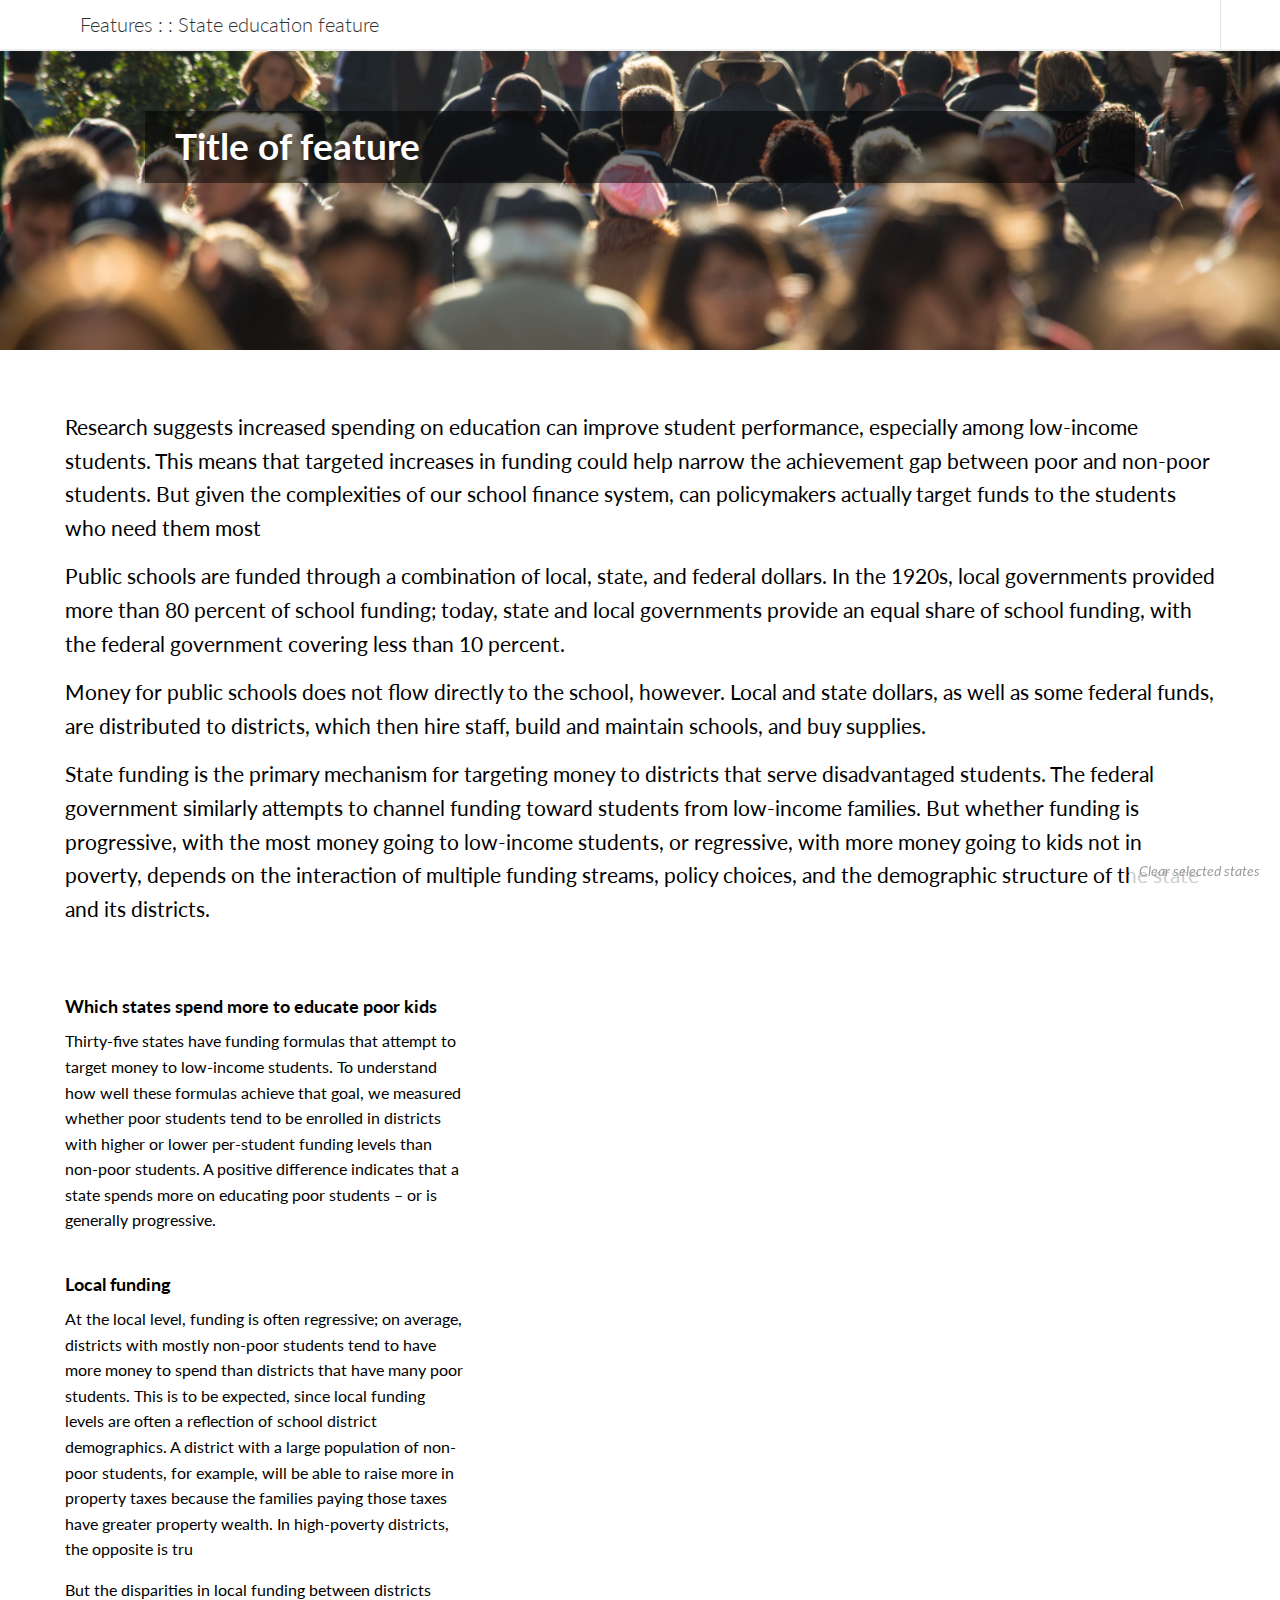
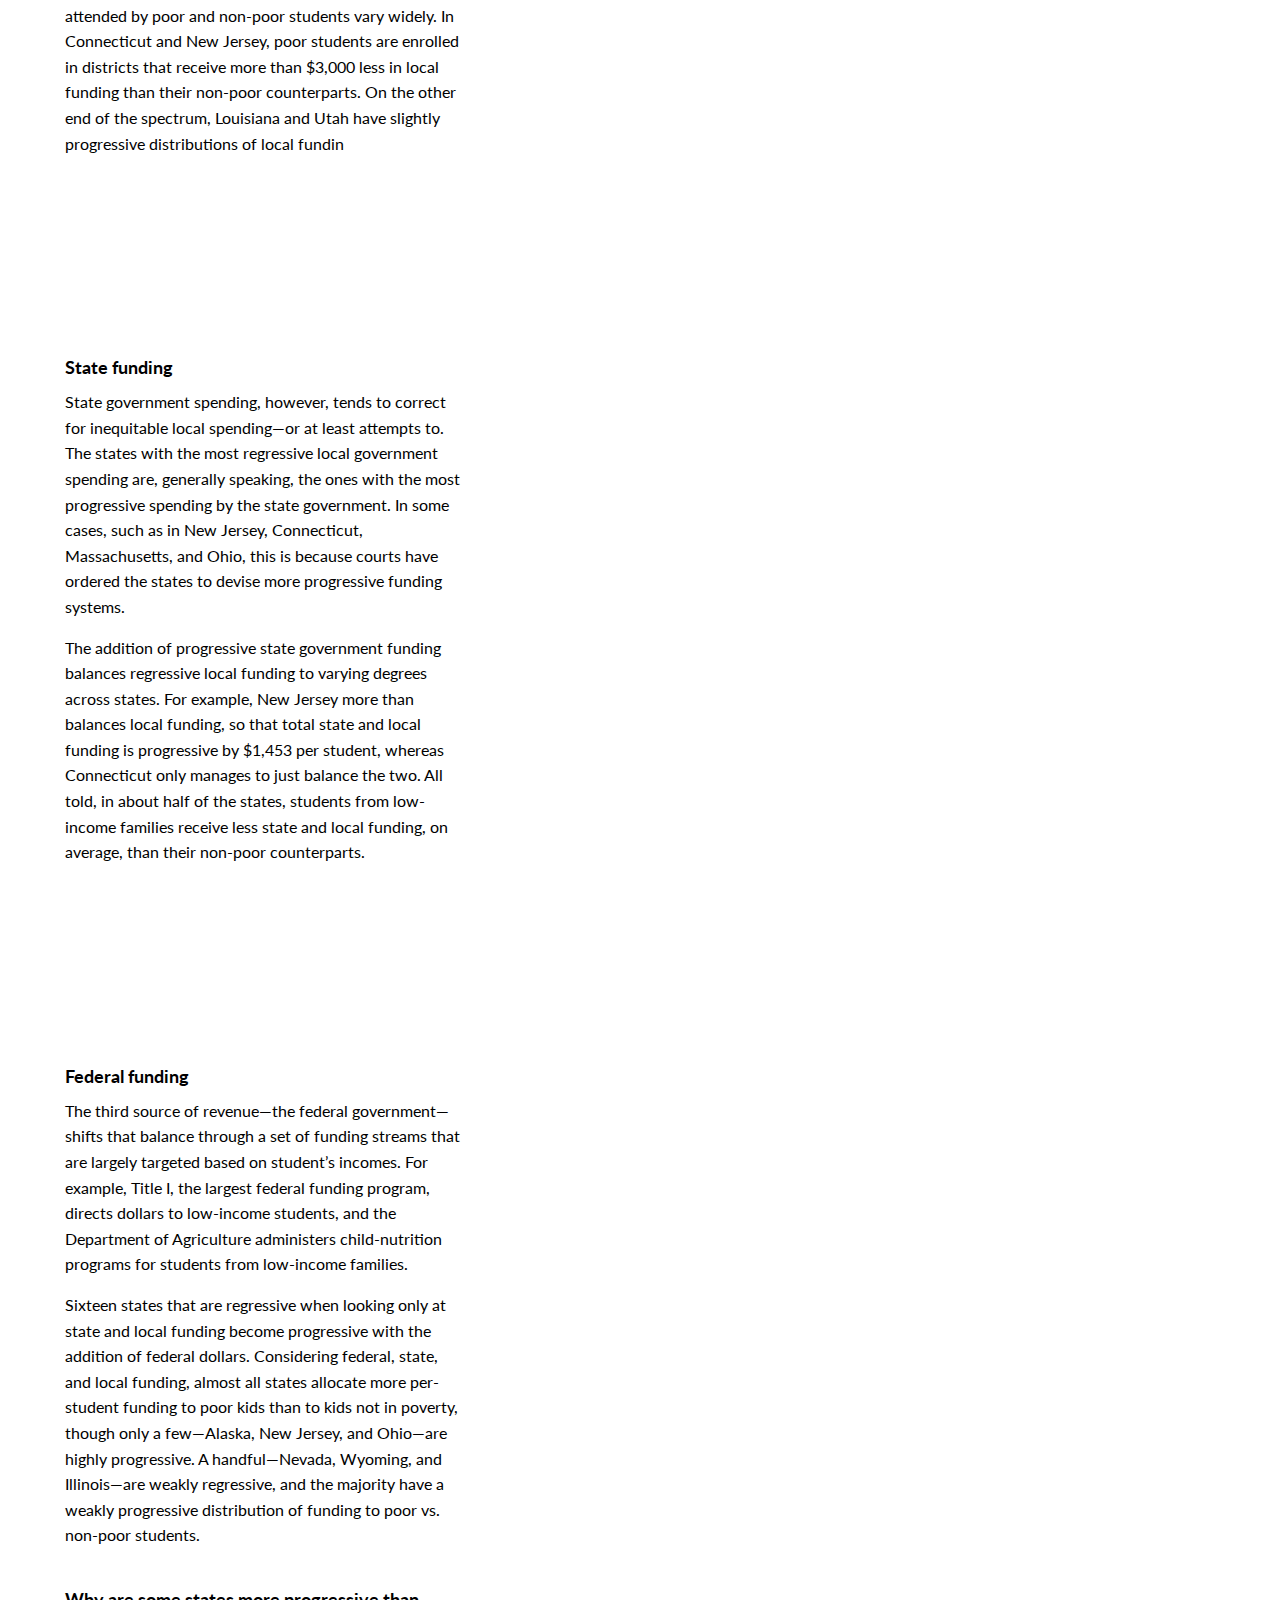
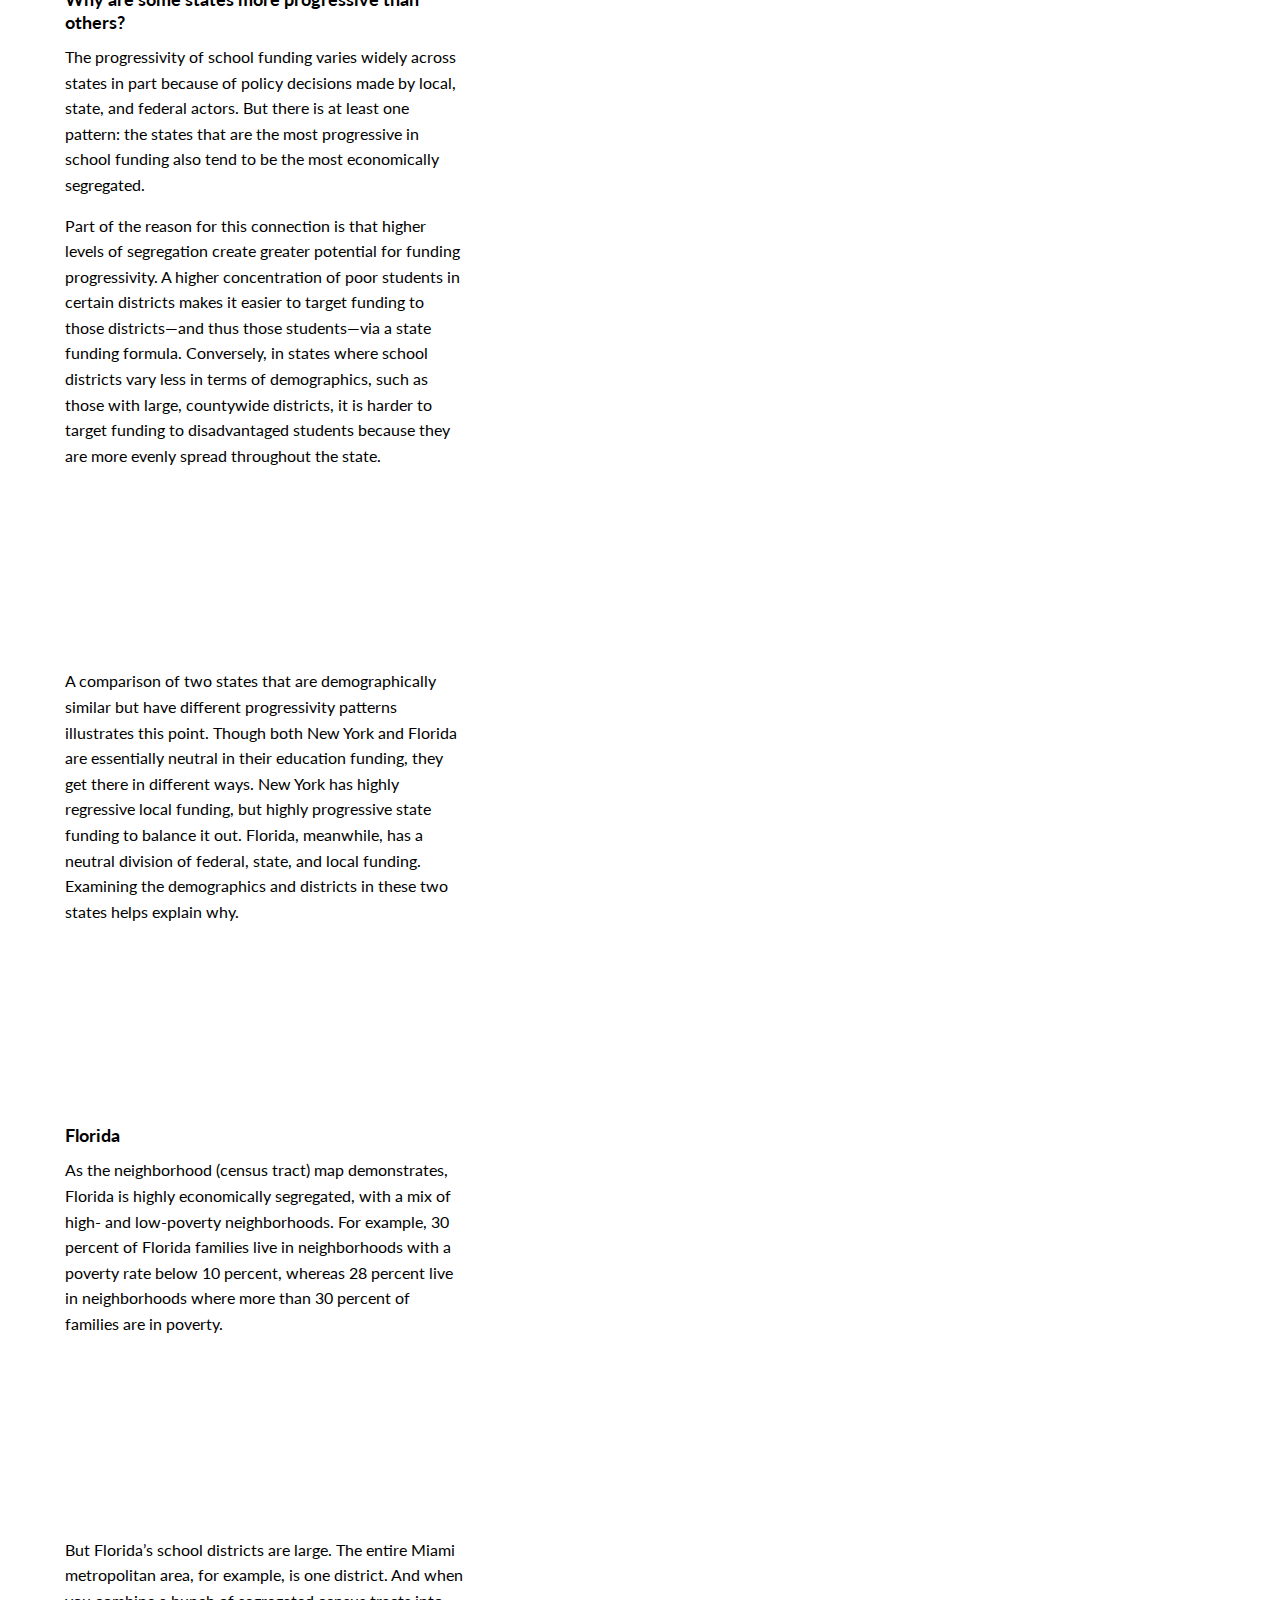
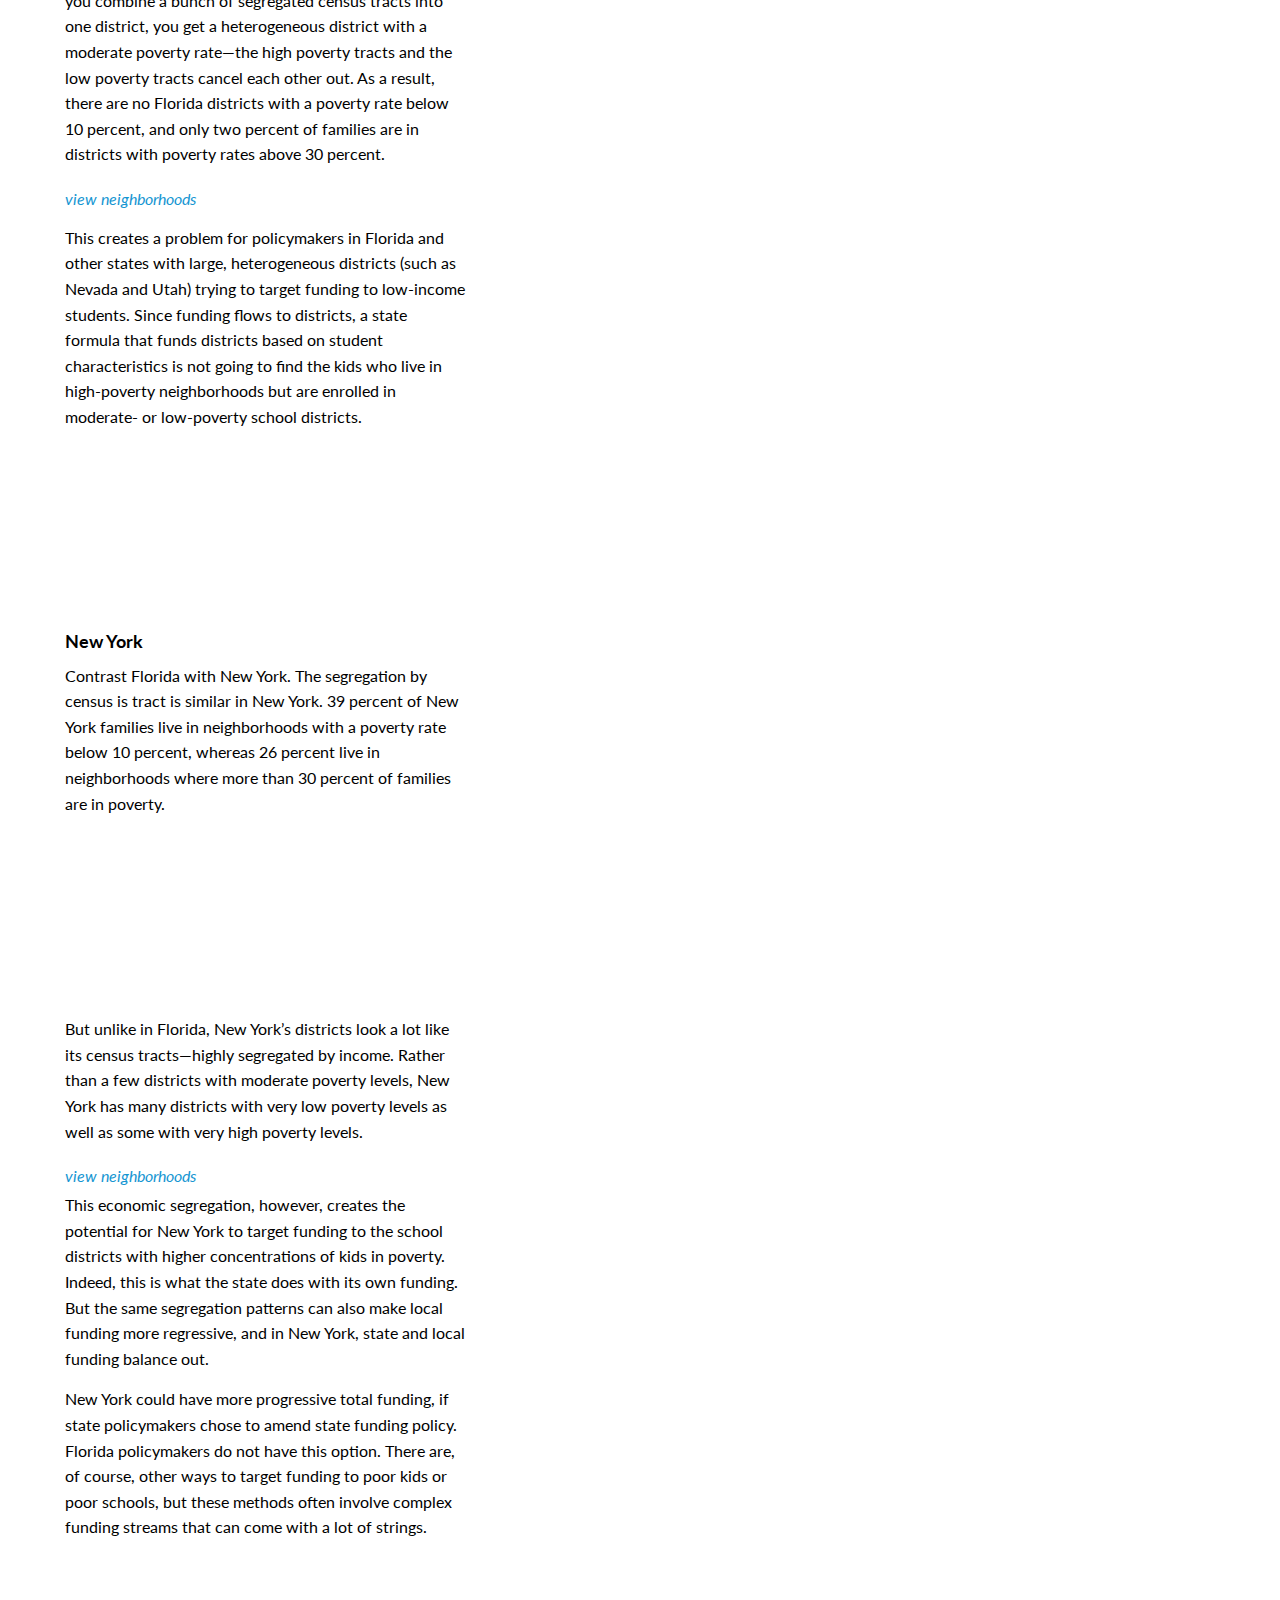
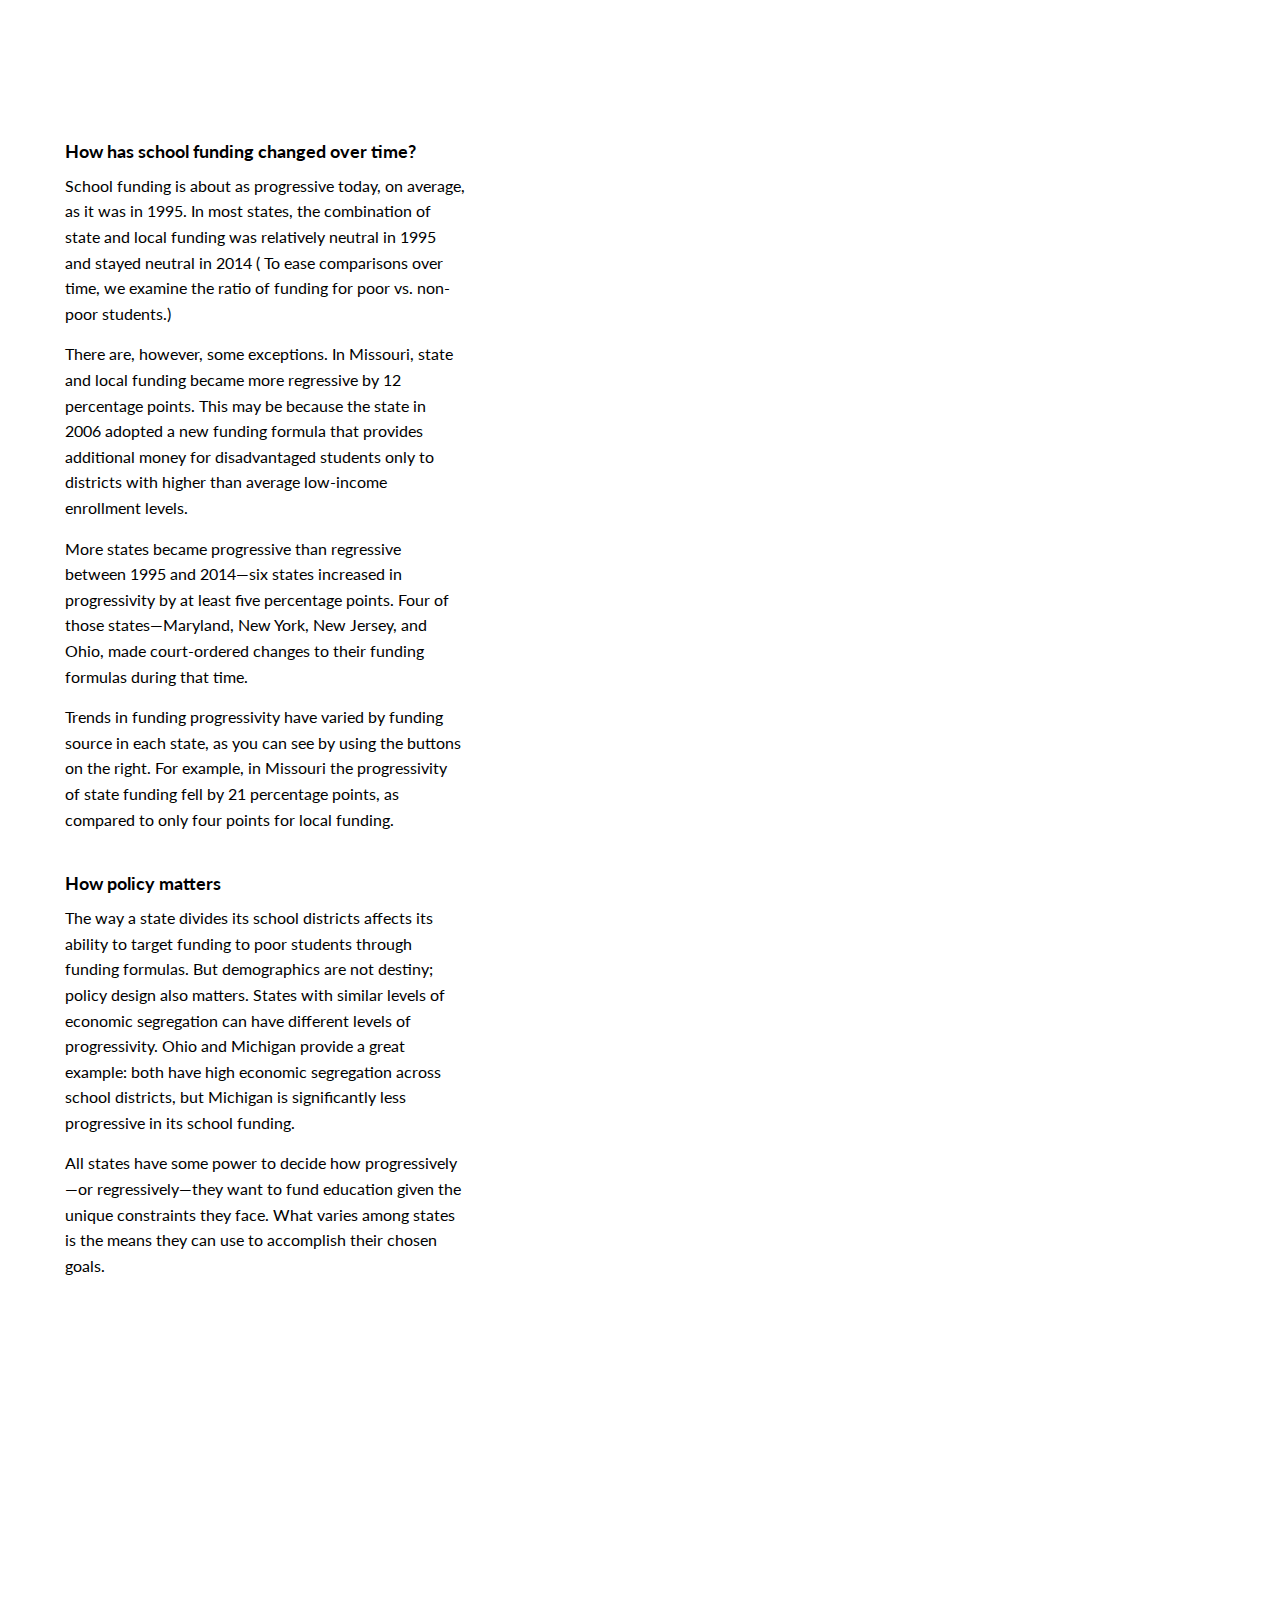
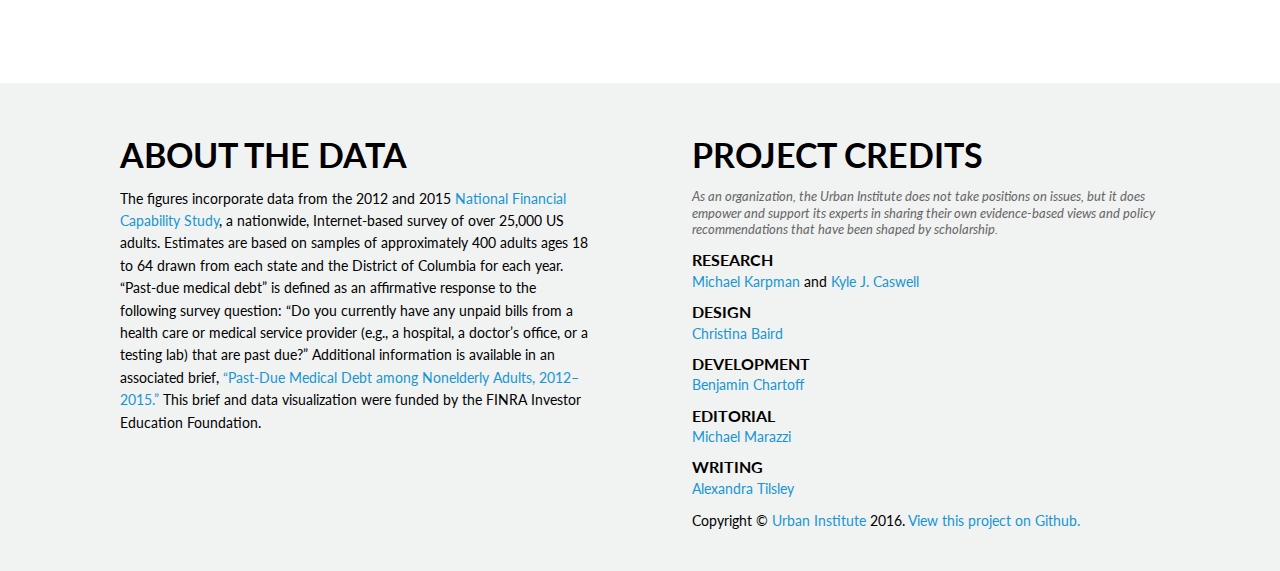
==== commit bb399a22: "chart label edits and inline buttons" ====
--- a/index.html
+++ b/index.html
@@ -100,7 +100,7 @@
         <p>
         Sixteen states that are regressive when looking only at state and local funding become progressive with the addition of federal dollars. Considering federal, state, and local funding, almost all states allocate more per-student funding to poor kids than to kids not in poverty, though only a few—Alaska, New Jersey, and Ohio—are highly progressive. A handful—Nevada, Wyoming, and Illinois—are weakly regressive, and the majority have a weakly progressive distribution of funding to poor vs. non-poor students.
         </p>
-        <div class="title">Why are some states more progressive than others</div>
+        <div class="title">Why are some states more progressive than others?</div>
         <p>
         The progressivity of school funding varies widely across states in part because of policy decisions made by local, state, and federal actors. But there is at least one pattern: the states that are the most progressive in school funding also tend to be the most economically segregated.
         </p>
@@ -124,7 +124,9 @@
         <p>
         But Florida’s school districts are large. The entire Miami metropolitan area, for example, is one district. And when you combine a bunch of segregated census tracts into one district, you get a heterogeneous district with a moderate poverty rate—the high poverty tracts and the low poverty tracts cancel each other out. As a result, there are no Florida districts with a poverty rate below 10 percent, and only two percent of families are in districts with poverty rates above 30 percent.
         </p>
-        <div class = "mapButton active">view tracts</div>
+        <p>
+        <div class = "mapButton active tracts" id = "floridaButton">view neighborhoods</div>
+        </p>
         <p>
         This creates a problem for policymakers in Florida and other states with large, heterogeneous districts (such as Nevada and Utah) trying to target funding to low-income students. Since funding flows to districts, a state formula that funds districts based on student characteristics is not going to find the kids who live in high-poverty neighborhoods but are enrolled in moderate- or low-poverty school districts.
         </p>
@@ -139,7 +141,7 @@
         <p>
         But unlike in Florida, New York’s districts look a lot like its census tracts—highly segregated by income. Rather than a few districts with moderate poverty levels, New York has many districts with very low poverty levels as well as some with very high poverty levels.
         </p>
-        <div class = "mapButton active">view tracts</div>
+        <div class = "mapButton active tracts" id ="newYorkButton">view neighborhoods</div>
         <p>
         This economic segregation, however, creates the potential for New York to target funding to the school districts with higher concentrations of kids in poverty. Indeed, this is what the state does with its own funding. But the same segregation patterns can also make local funding more regressive, and in New York, state and local funding balance out.
         </p>
--- a/css/style.css
+++ b/css/style.css
@@ -18,7 +18,18 @@
   padding-top: 60px;
 }
 
-
+#topText{
+margin-bottom:30px;
+font-size:21px;
+font-weight:400;
+color:#000;
+}
+
+
+p{
+  line-height:1.6;
+  margin-bottom:15px !important;
+}
 #sections {
   position: relative;
   display: inline-block;
@@ -26,7 +37,7 @@
   top: 0px;
   z-index: 90;
   padding-bottom: 20px;
-  pointer-events: none;
+  pointer-events: auto;
 }
 
 .step {
@@ -40,8 +51,9 @@
   /*margin-bottom: 400px;*/
 }
 .title{
+  font-size:18px;
+   margin-top:40px;
   font-weight: bold;
-  font-size: 16px;
   margin-bottom: 10px;
 }
 #extra-space {
@@ -209,18 +221,14 @@
 }
 .mapButton{
     display: block;
-    bottom: 60px;
-    background-color: #1696d2;
-    color: #fff;
-    text-transform: uppercase;
-    padding: 12px;
+
     cursor: pointer;
-    font-size: 15px;
-    border: solid 1px #e1e1e1;
     margin: 0 auto;
-    width: 125px;
-    margin-top: 20px;
-    margin-bottom: 20px;
+    margin-top:20px;
+    margin-bottom:5px;
+    color:#1696d2;
+    font-style:italic;
+    font-size:16px
 }
 .scatterButton.active{
   background-color: #1696d2;
@@ -365,6 +373,10 @@
     display: inherit;
     width: 400px;
     margin: 0 auto;
+    pointer-events: none;
+  }
+  .mapButton{
+    display: none;
   }
   .step {
     margin-bottom: 1000px;
@@ -399,8 +411,8 @@
   stroke-width: 3;
 }
 .federalLine{
-  stroke: #696969;
-  stroke-width: 1;
+  stroke: #e3e3e3;
+  stroke-width: 3;
 }
 .zeroLine{
   stroke: black;
--- a/css/urban.css
+++ b/css/urban.css
@@ -62,10 +62,6 @@
     
 }
 
-p{
-    margin-bottom:10px;
-    line-height: 1.3;
-}
 
 h3{
     font-size: 24px;
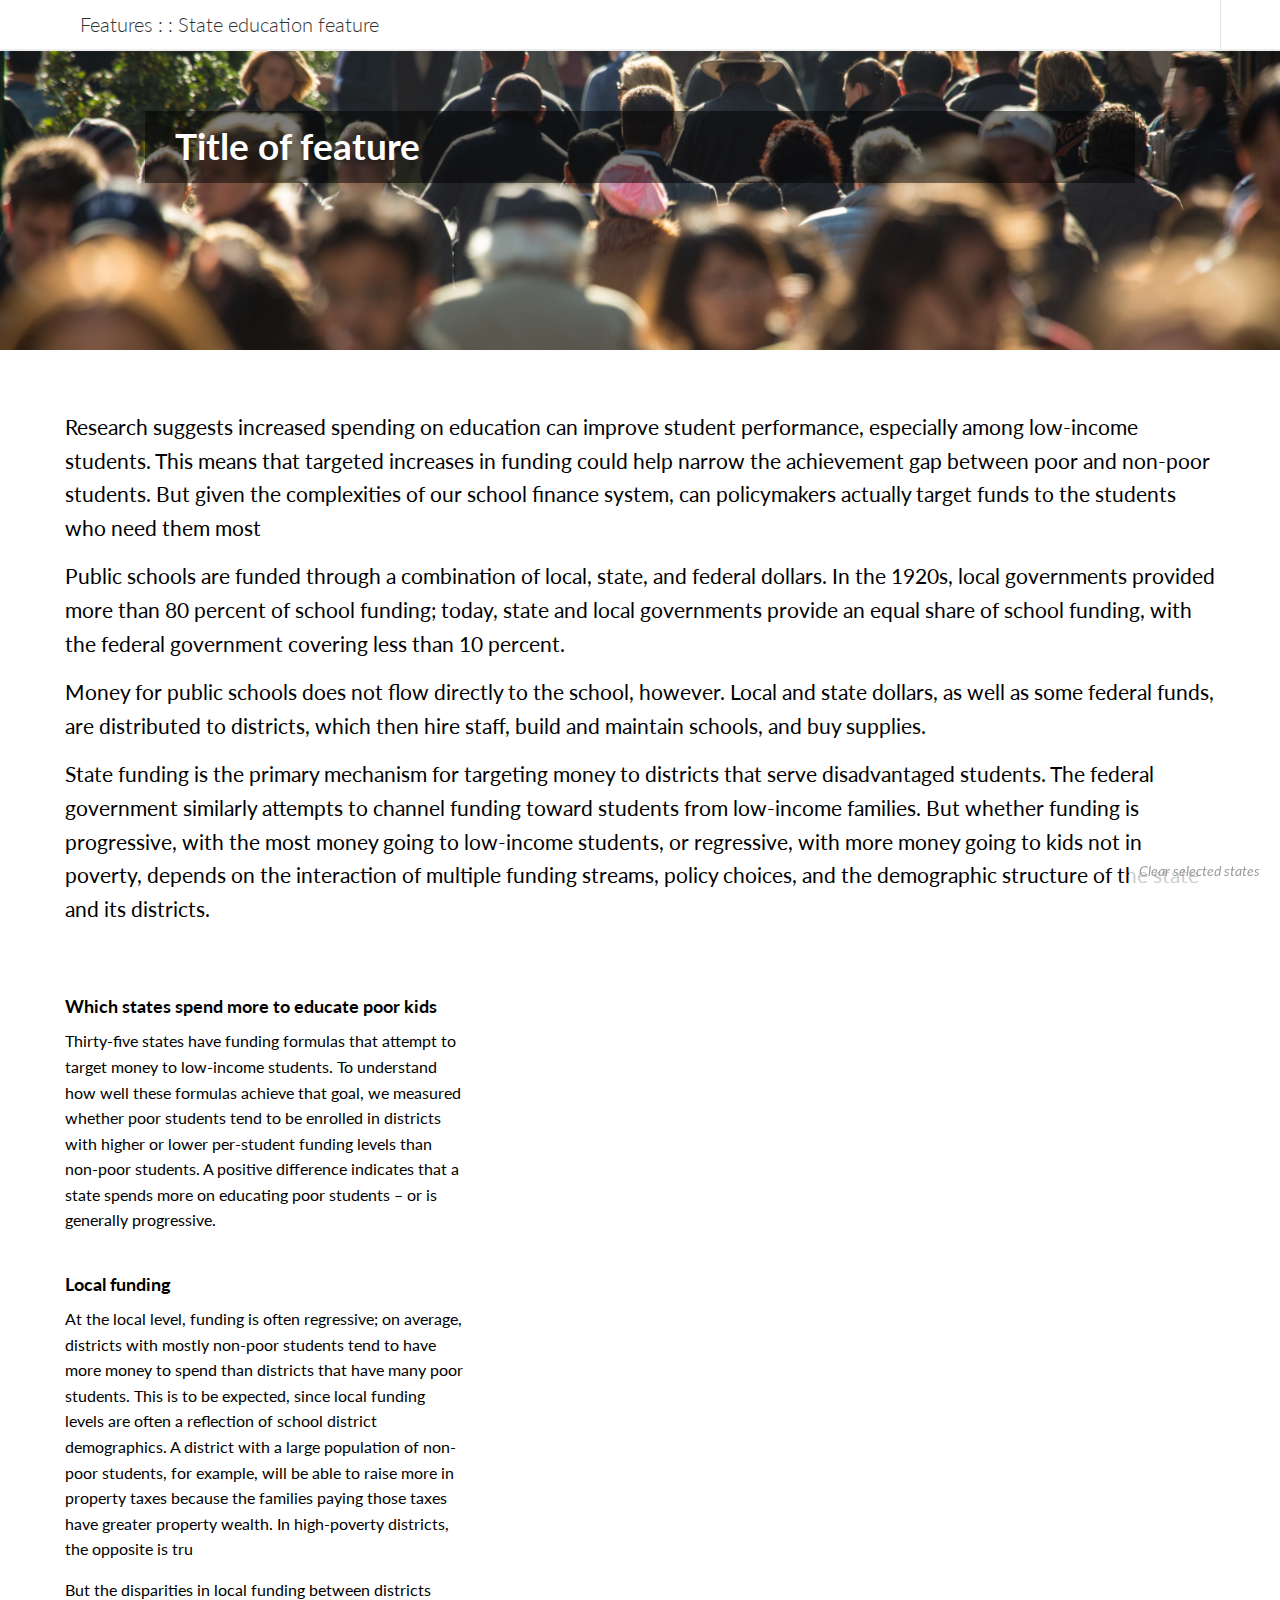
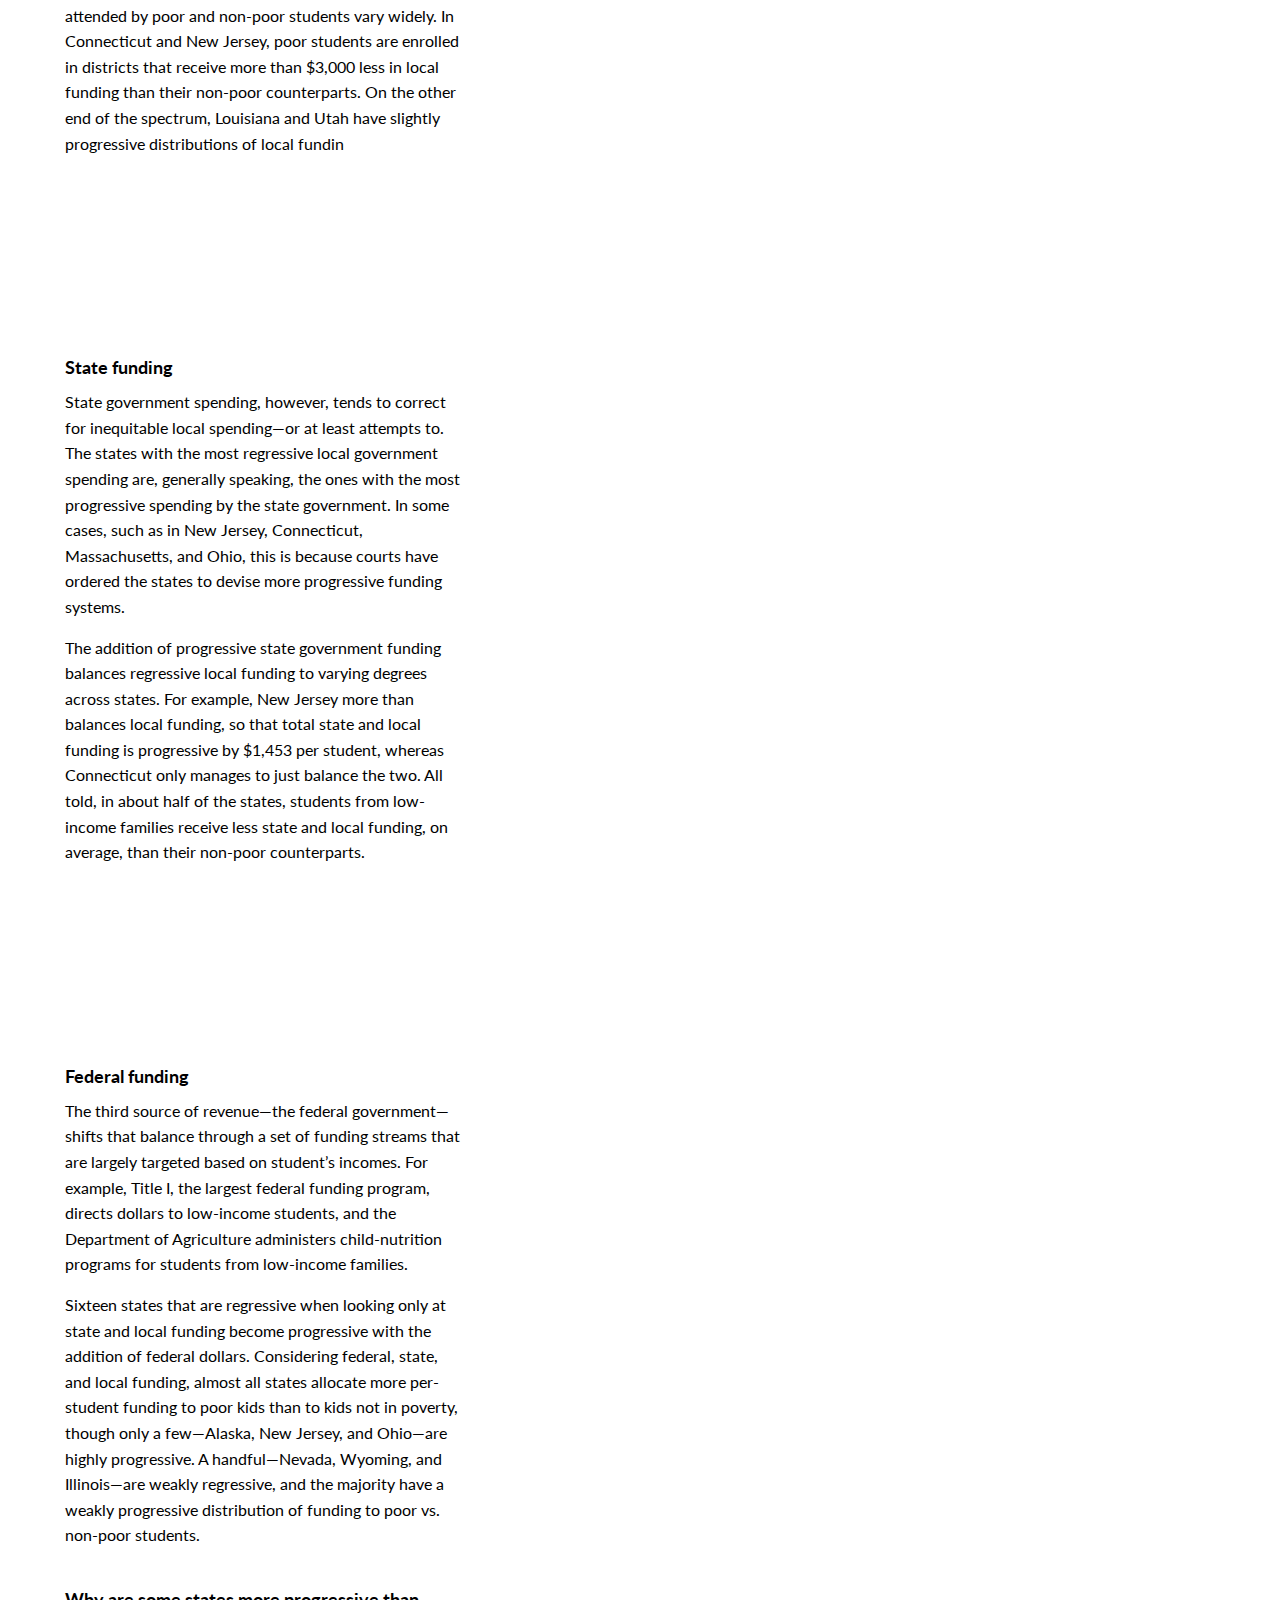
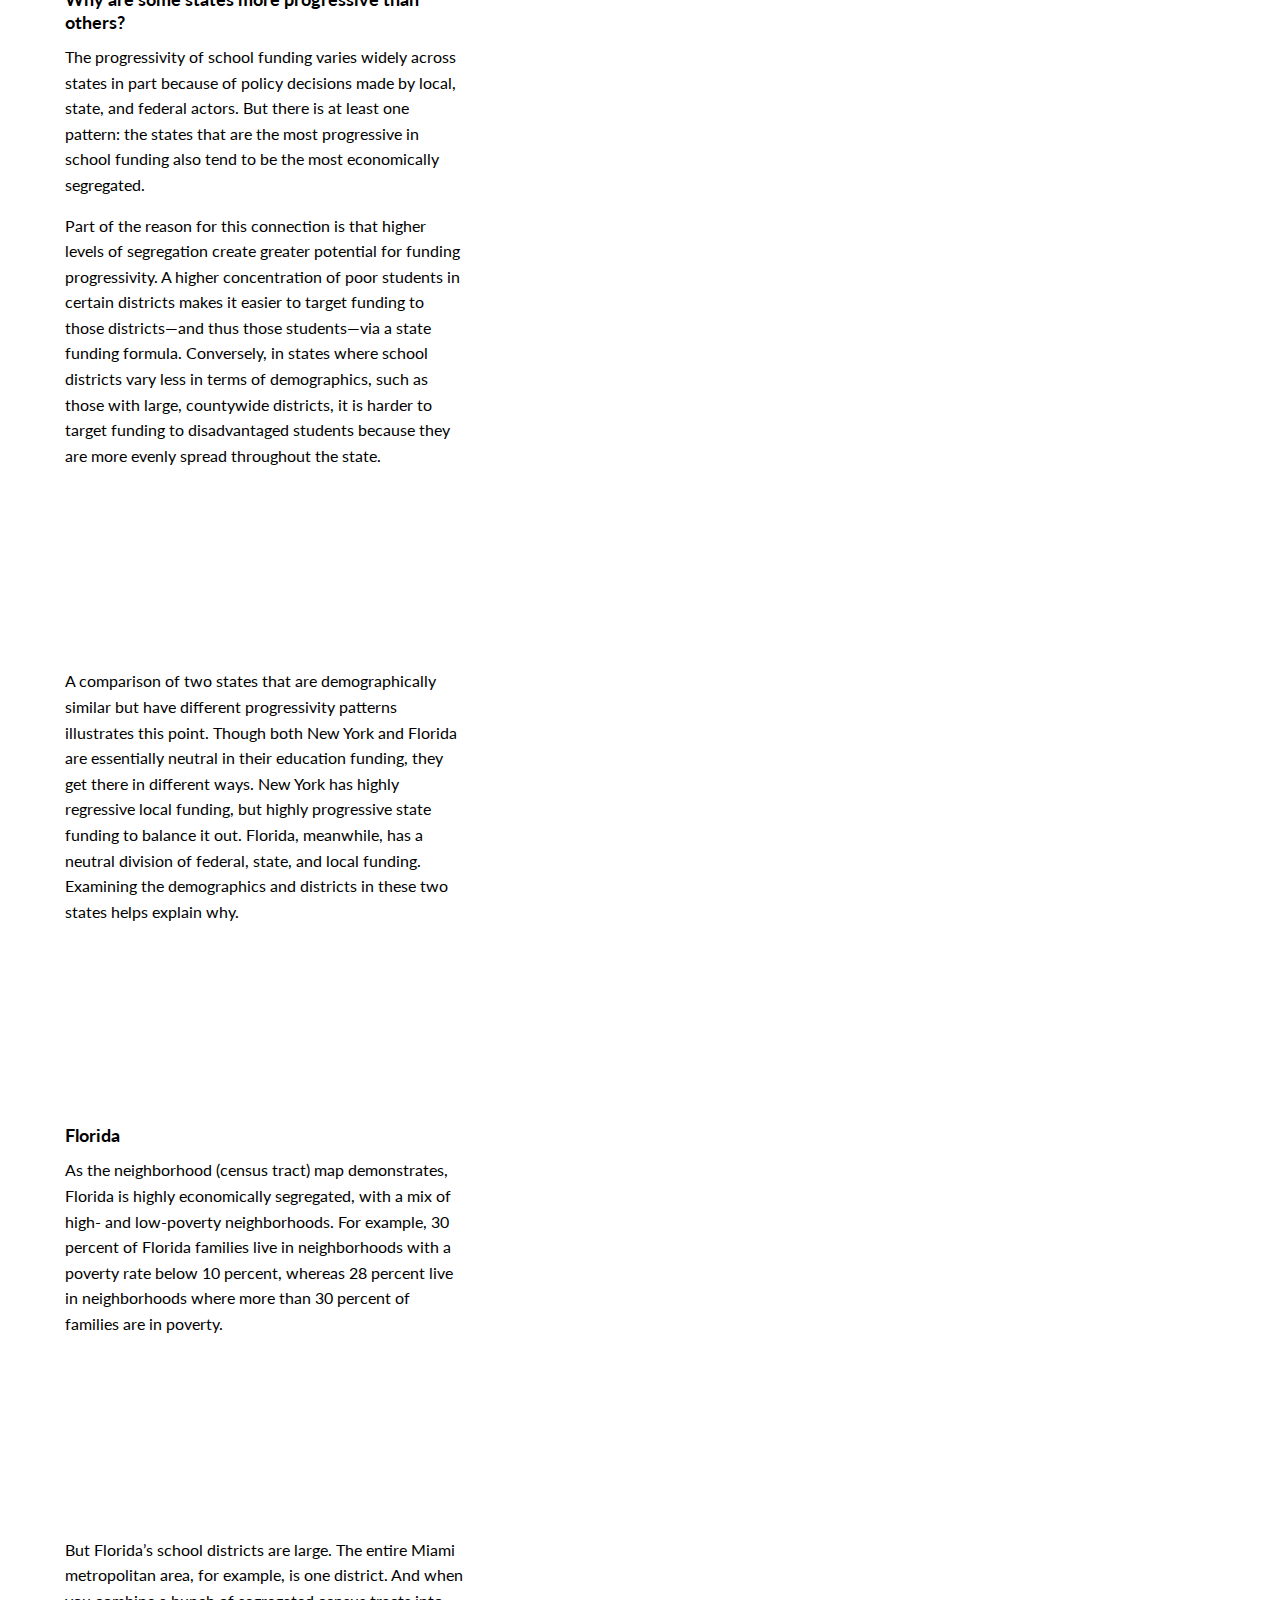
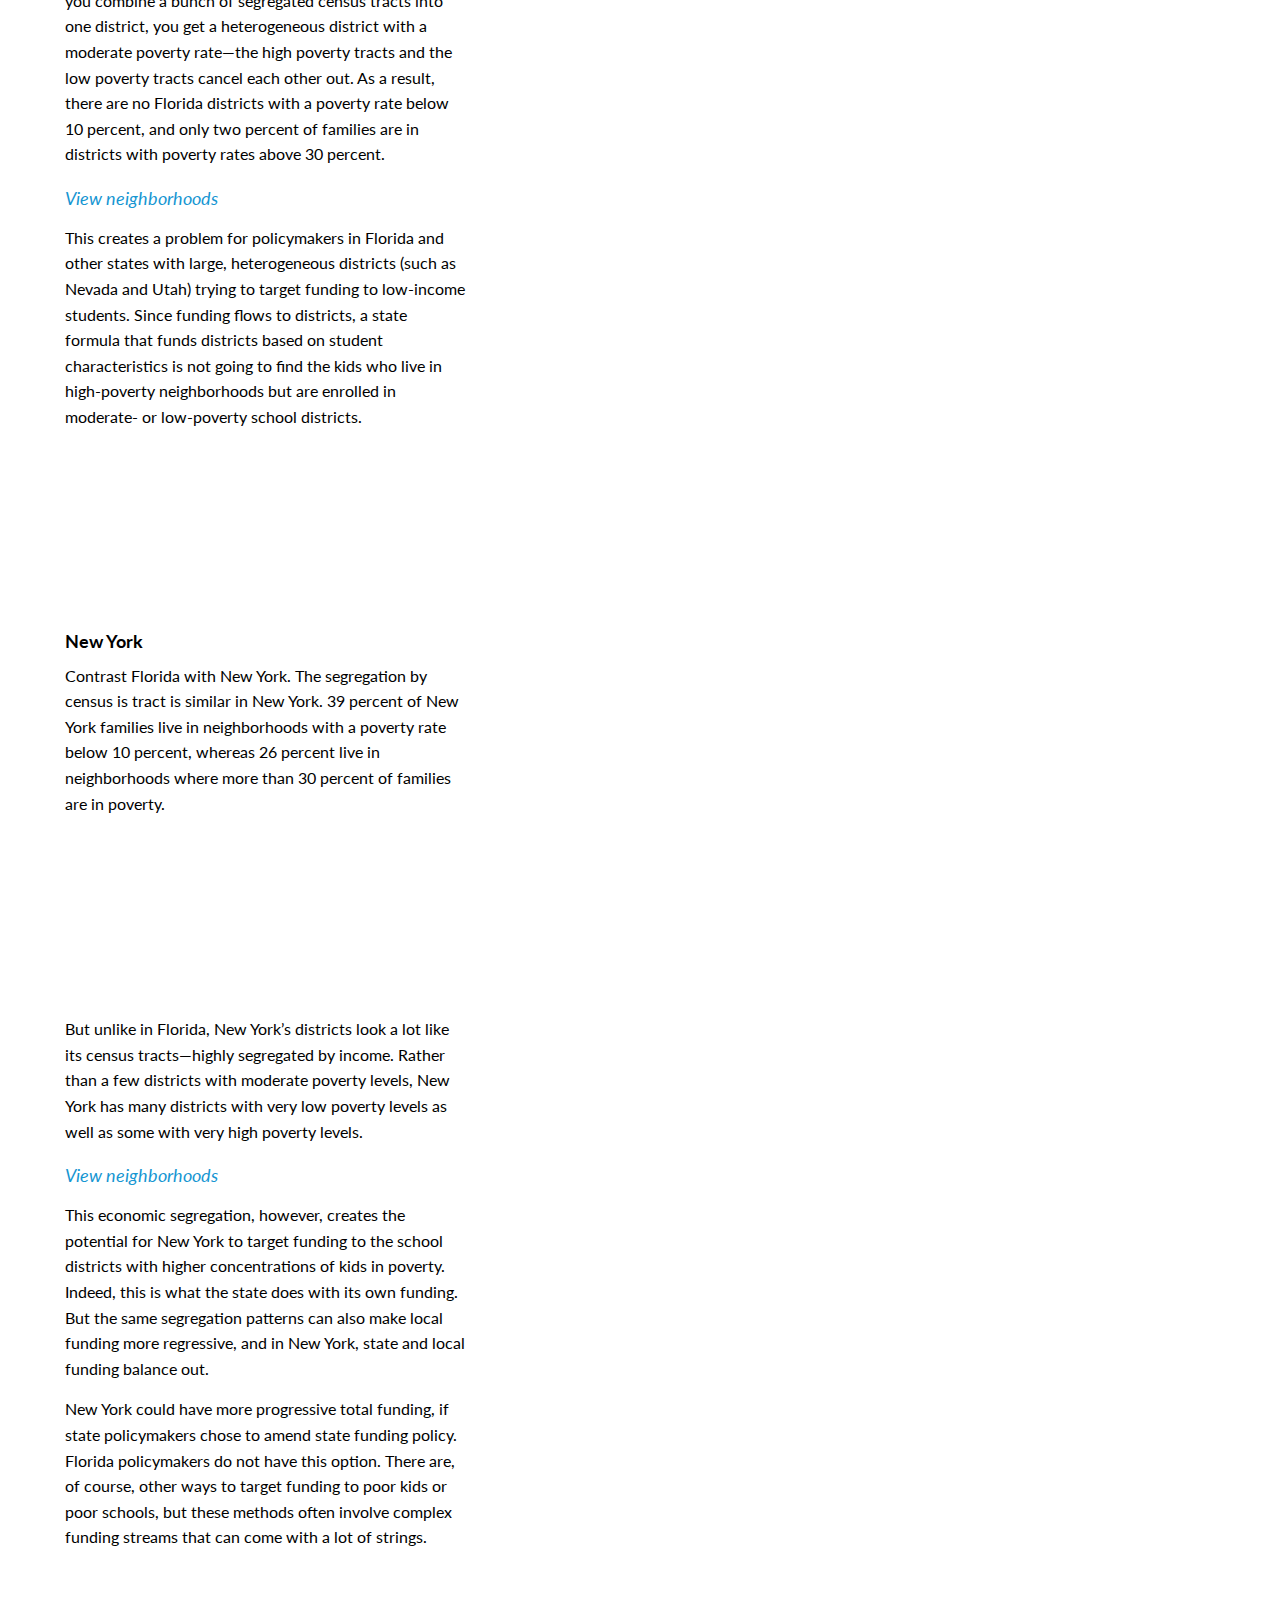
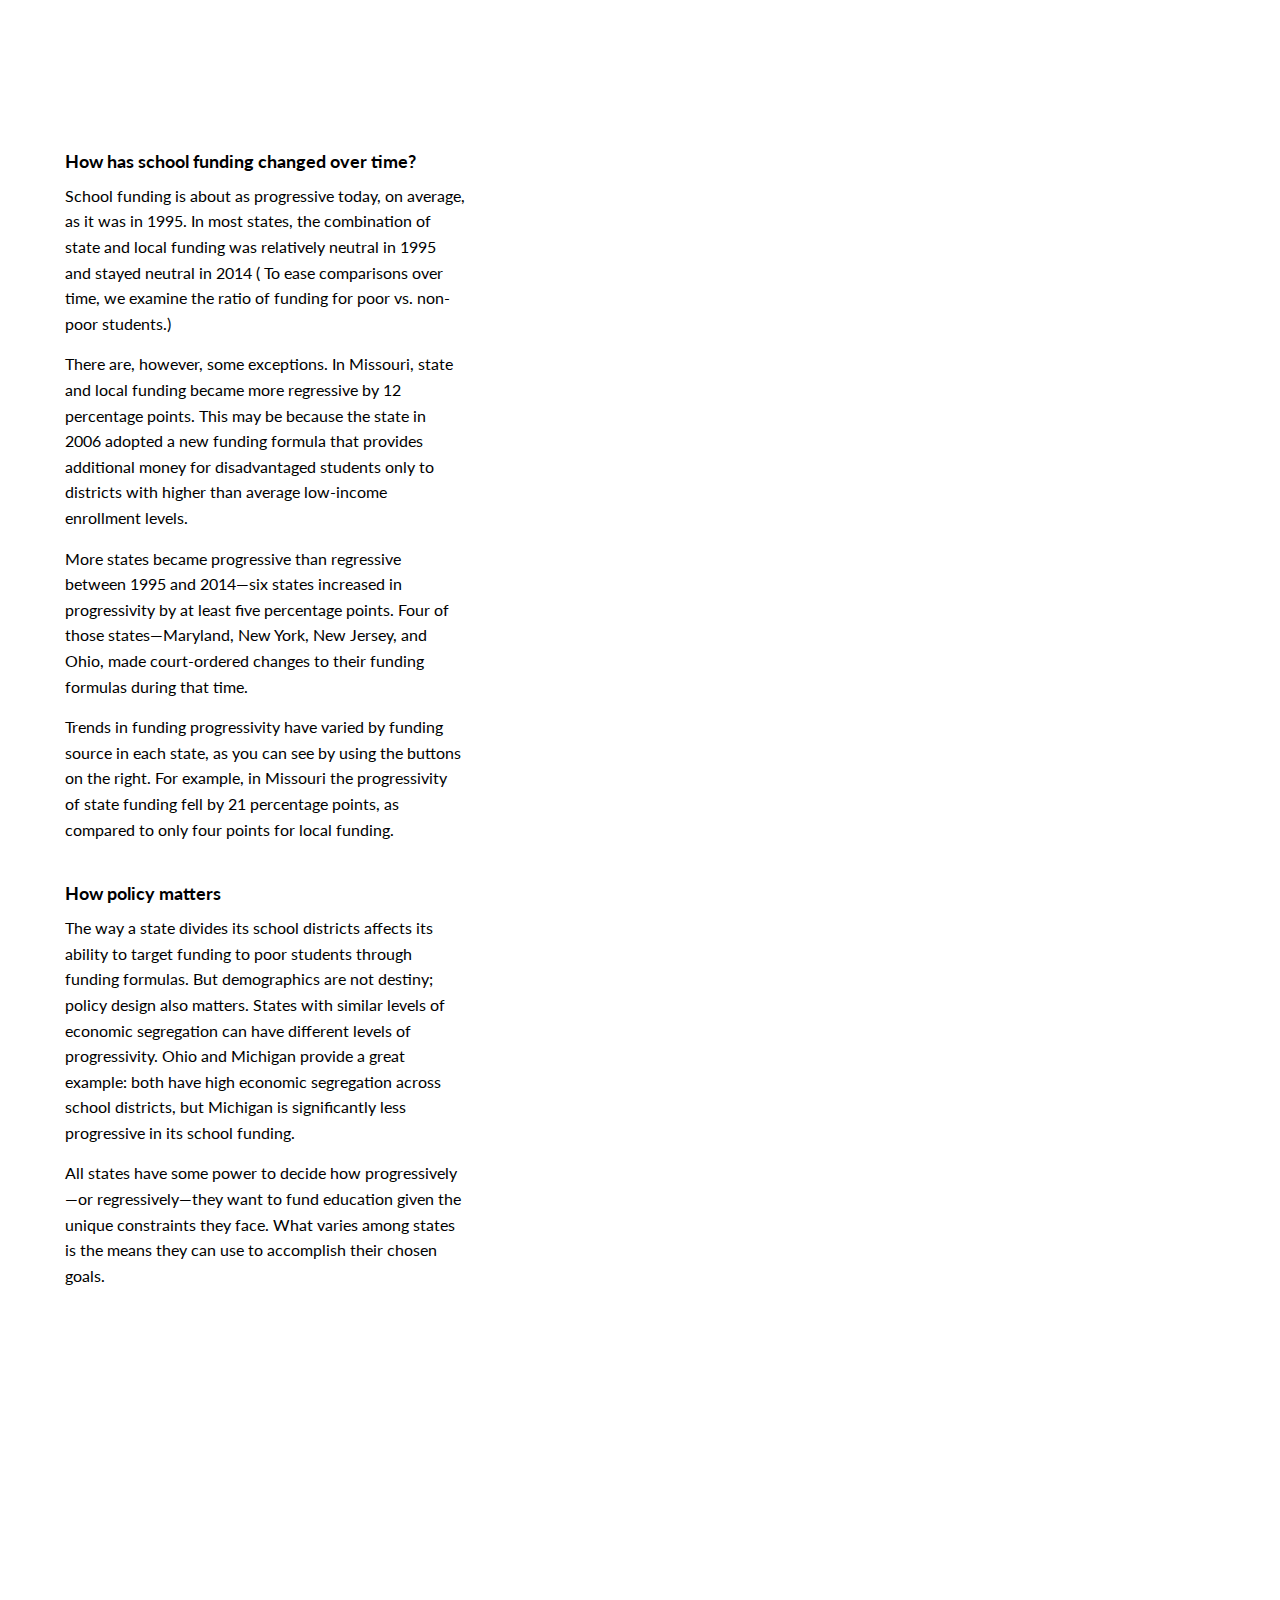
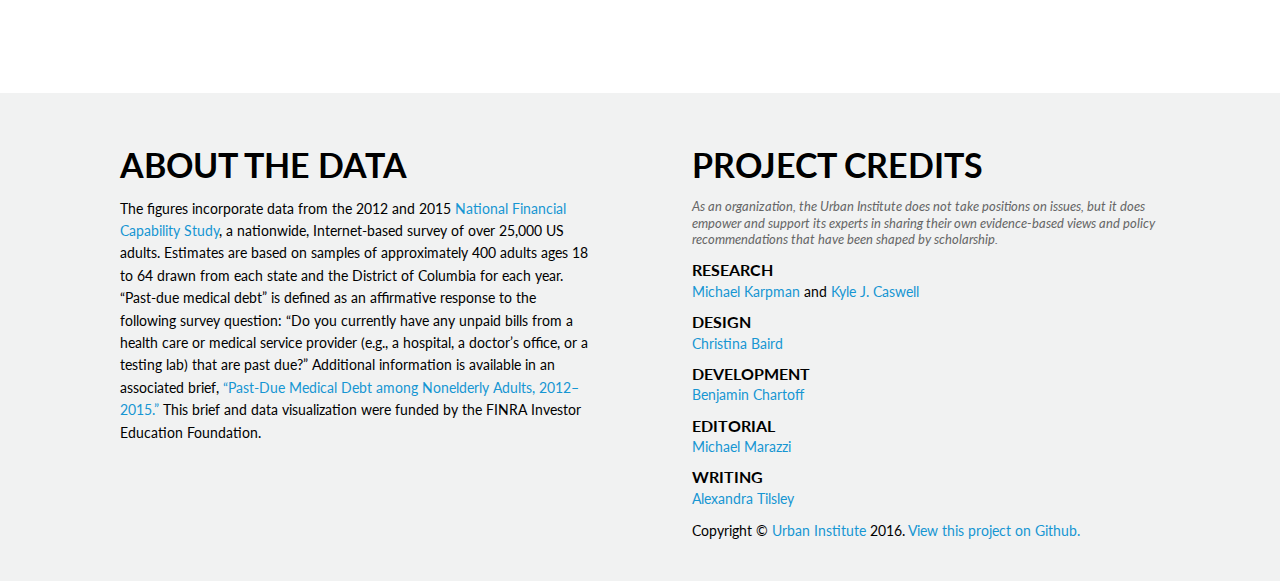
==== commit 5cd2aa7f: "more label and css tweaks" ====
--- a/index.html
+++ b/index.html
@@ -52,7 +52,6 @@
 
 
 
-<div id = "clearSelected">Clear selected states</div>
 <div class="container">
   <div id='graphic'>
     <div id = "topText">
@@ -125,7 +124,7 @@
         But Florida’s school districts are large. The entire Miami metropolitan area, for example, is one district. And when you combine a bunch of segregated census tracts into one district, you get a heterogeneous district with a moderate poverty rate—the high poverty tracts and the low poverty tracts cancel each other out. As a result, there are no Florida districts with a poverty rate below 10 percent, and only two percent of families are in districts with poverty rates above 30 percent.
         </p>
         <p>
-        <div class = "mapButton active tracts" id = "floridaButton">view neighborhoods</div>
+        <div class = "mapButton active tracts" id = "floridaButton">View neighborhoods</div>
         </p>
         <p>
         This creates a problem for policymakers in Florida and other states with large, heterogeneous districts (such as Nevada and Utah) trying to target funding to low-income students. Since funding flows to districts, a state formula that funds districts based on student characteristics is not going to find the kids who live in high-poverty neighborhoods but are enrolled in moderate- or low-poverty school districts.
@@ -141,7 +140,9 @@
         <p>
         But unlike in Florida, New York’s districts look a lot like its census tracts—highly segregated by income. Rather than a few districts with moderate poverty levels, New York has many districts with very low poverty levels as well as some with very high poverty levels.
         </p>
-        <div class = "mapButton active tracts" id ="newYorkButton">view neighborhoods</div>
+        <p>
+        <div class = "mapButton active tracts" id ="newYorkButton">View neighborhoods</div>
+        </p>
         <p>
         This economic segregation, however, creates the potential for New York to target funding to the school districts with higher concentrations of kids in poverty. Indeed, this is what the state does with its own funding. But the same segregation patterns can also make local funding more regressive, and in New York, state and local funding balance out.
         </p>
@@ -180,7 +181,7 @@
   </div>
 </div>
 
-
+    <div id = "clearSelected">Clear selected states</div>
     <footer>
     
      <div class="content">     
--- a/css/style.css
+++ b/css/style.css
@@ -228,7 +228,7 @@
     margin-bottom:5px;
     color:#1696d2;
     font-style:italic;
-    font-size:16px
+    font-size:18px
 }
 .scatterButton.active{
   background-color: #1696d2;
--- a/css/urban.css
+++ b/css/urban.css
@@ -290,6 +290,7 @@
 /*footer*/
 
 footer {
+  position: relative;
     background-color: #f1f2f2;
     margin-top: 185px;
     padding-top: 50px;
@@ -297,6 +298,7 @@
     bottom: 0;
    overflow: hidden;
      height:auto;
+     z-index: 10000;  
  
 }
 @media (max-height: 880px){
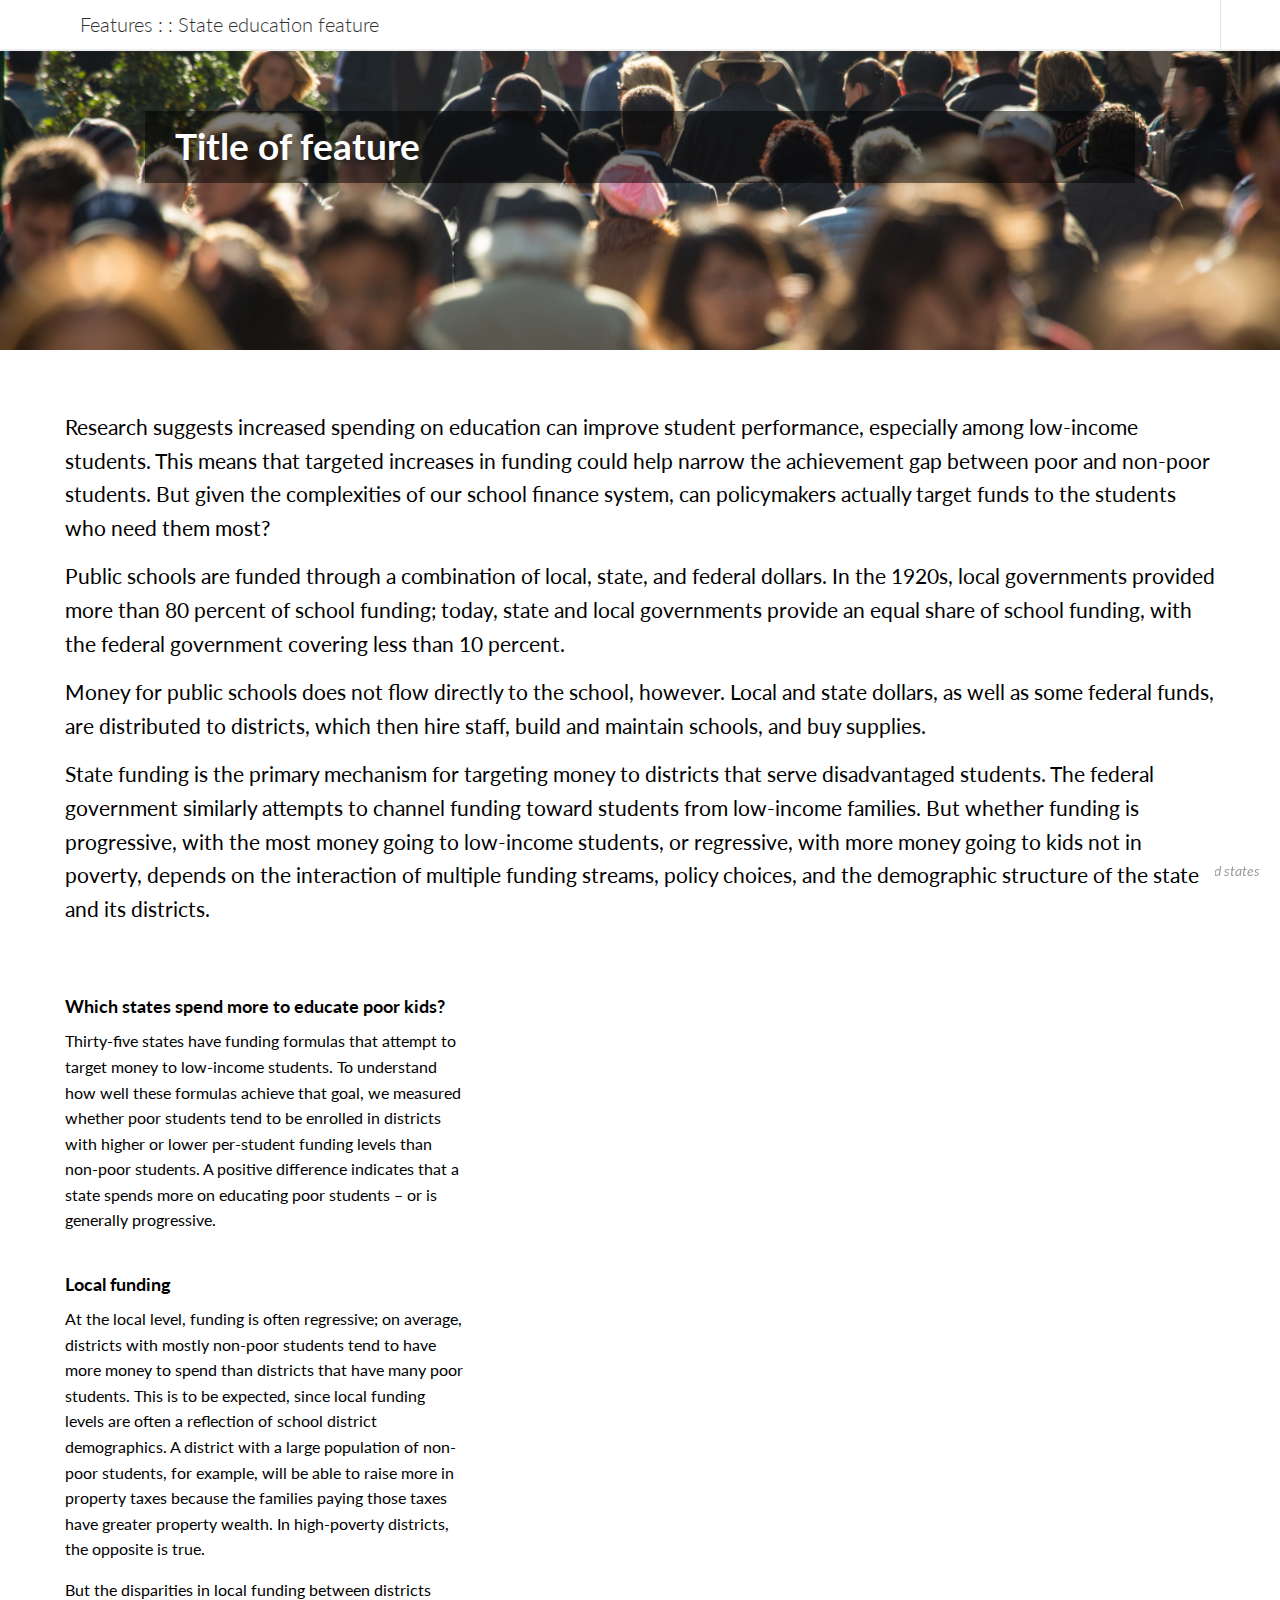
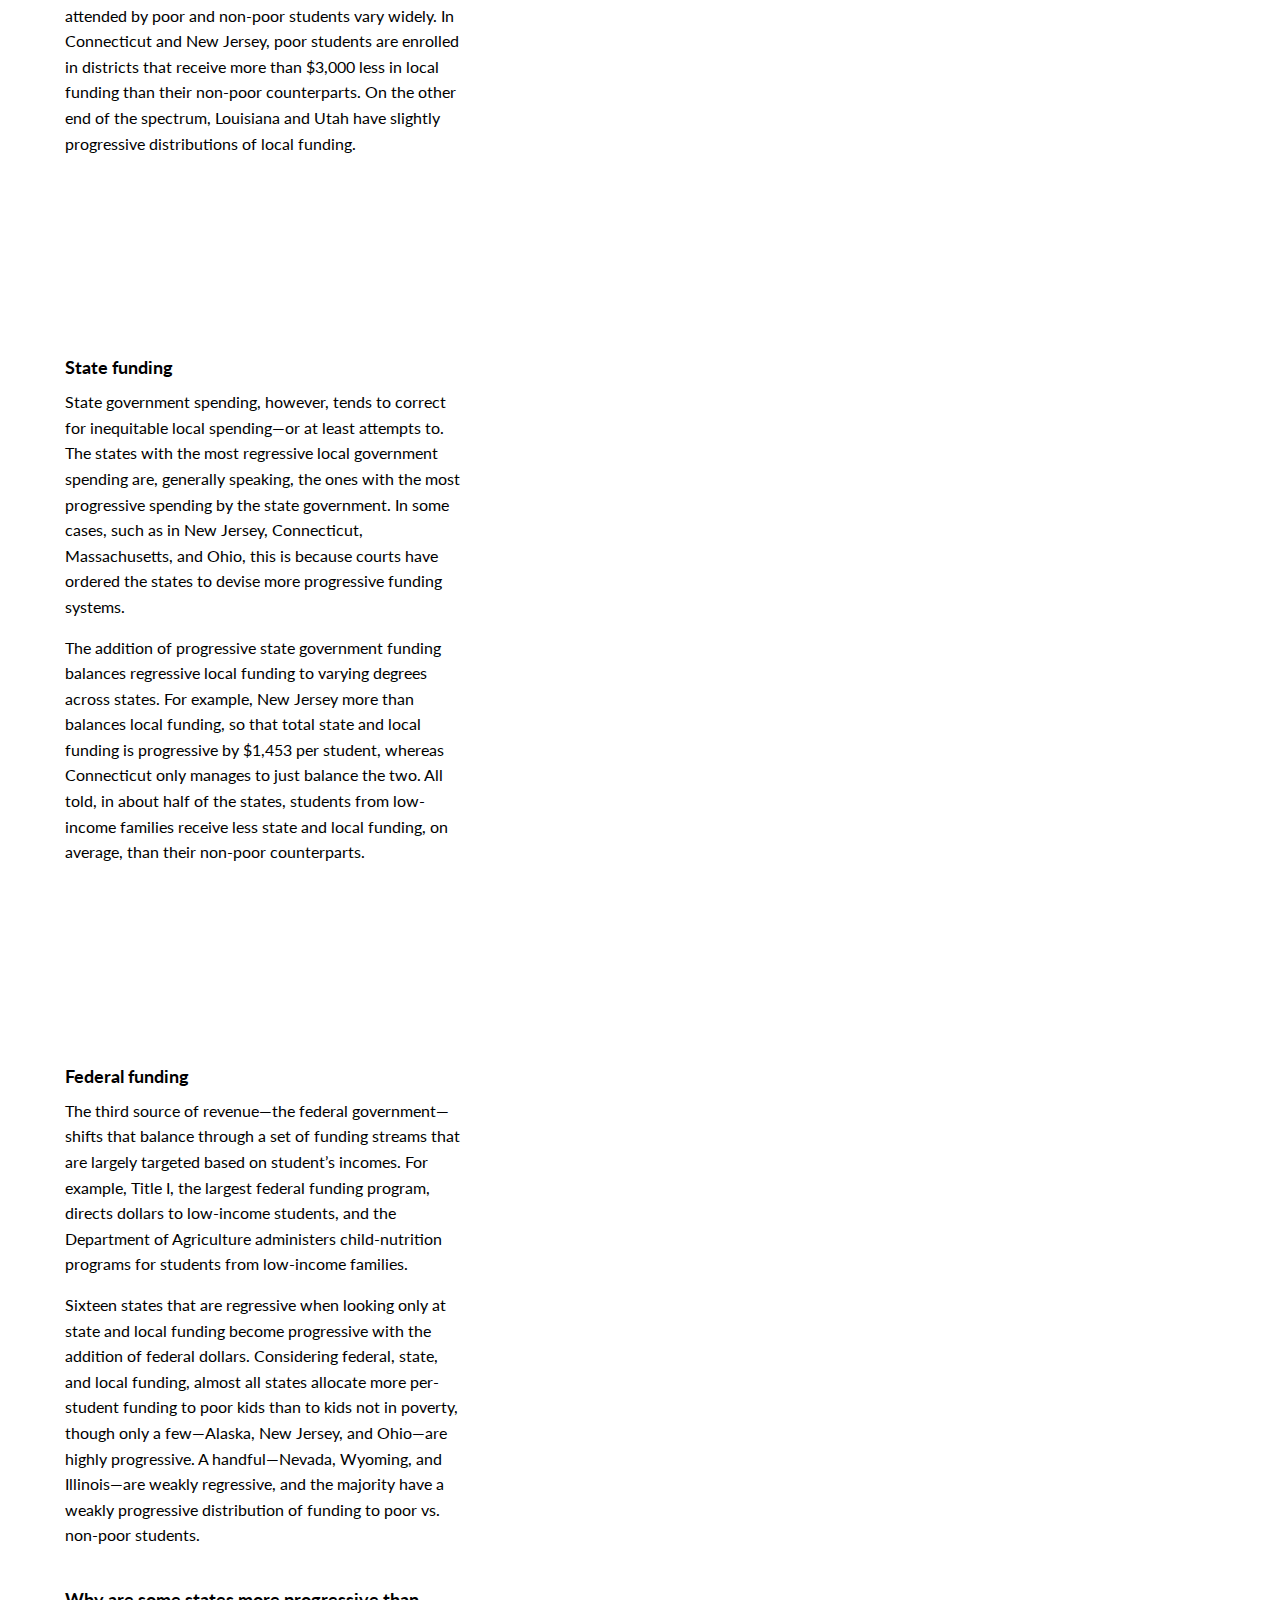
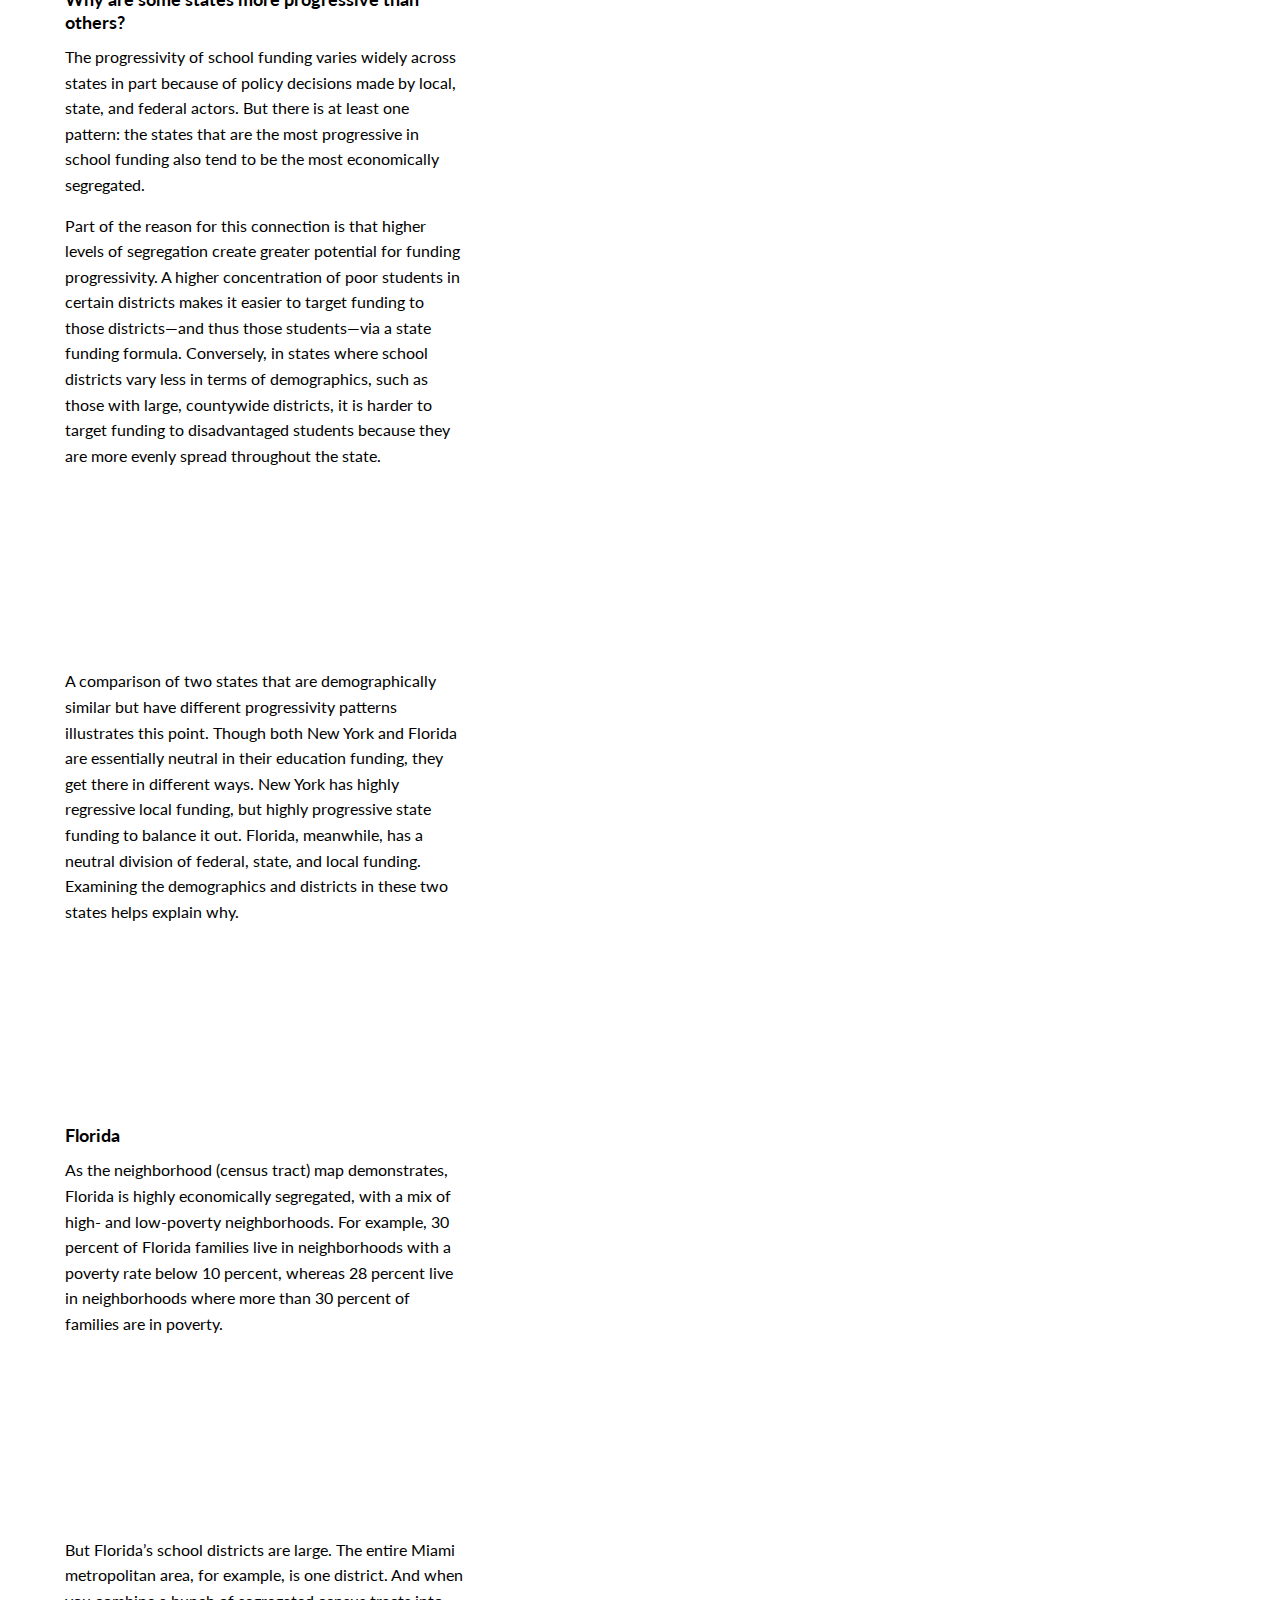
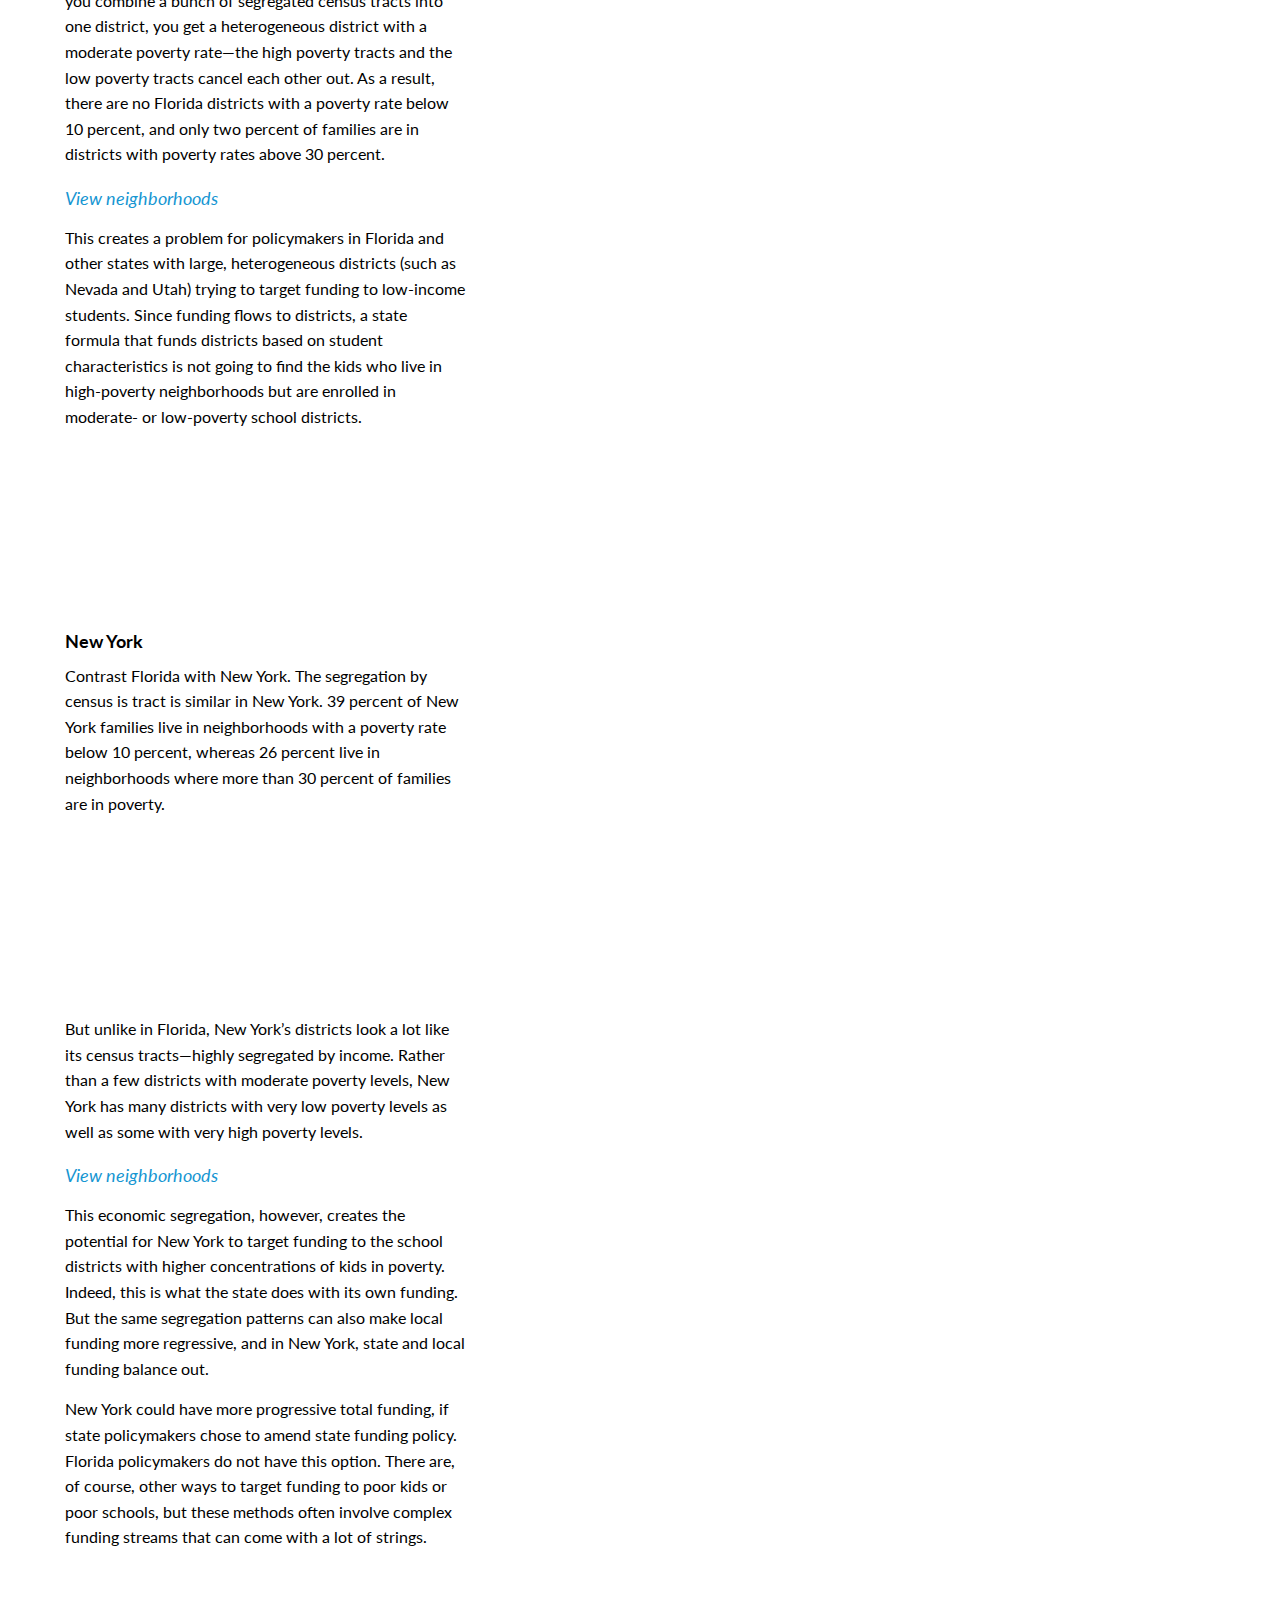
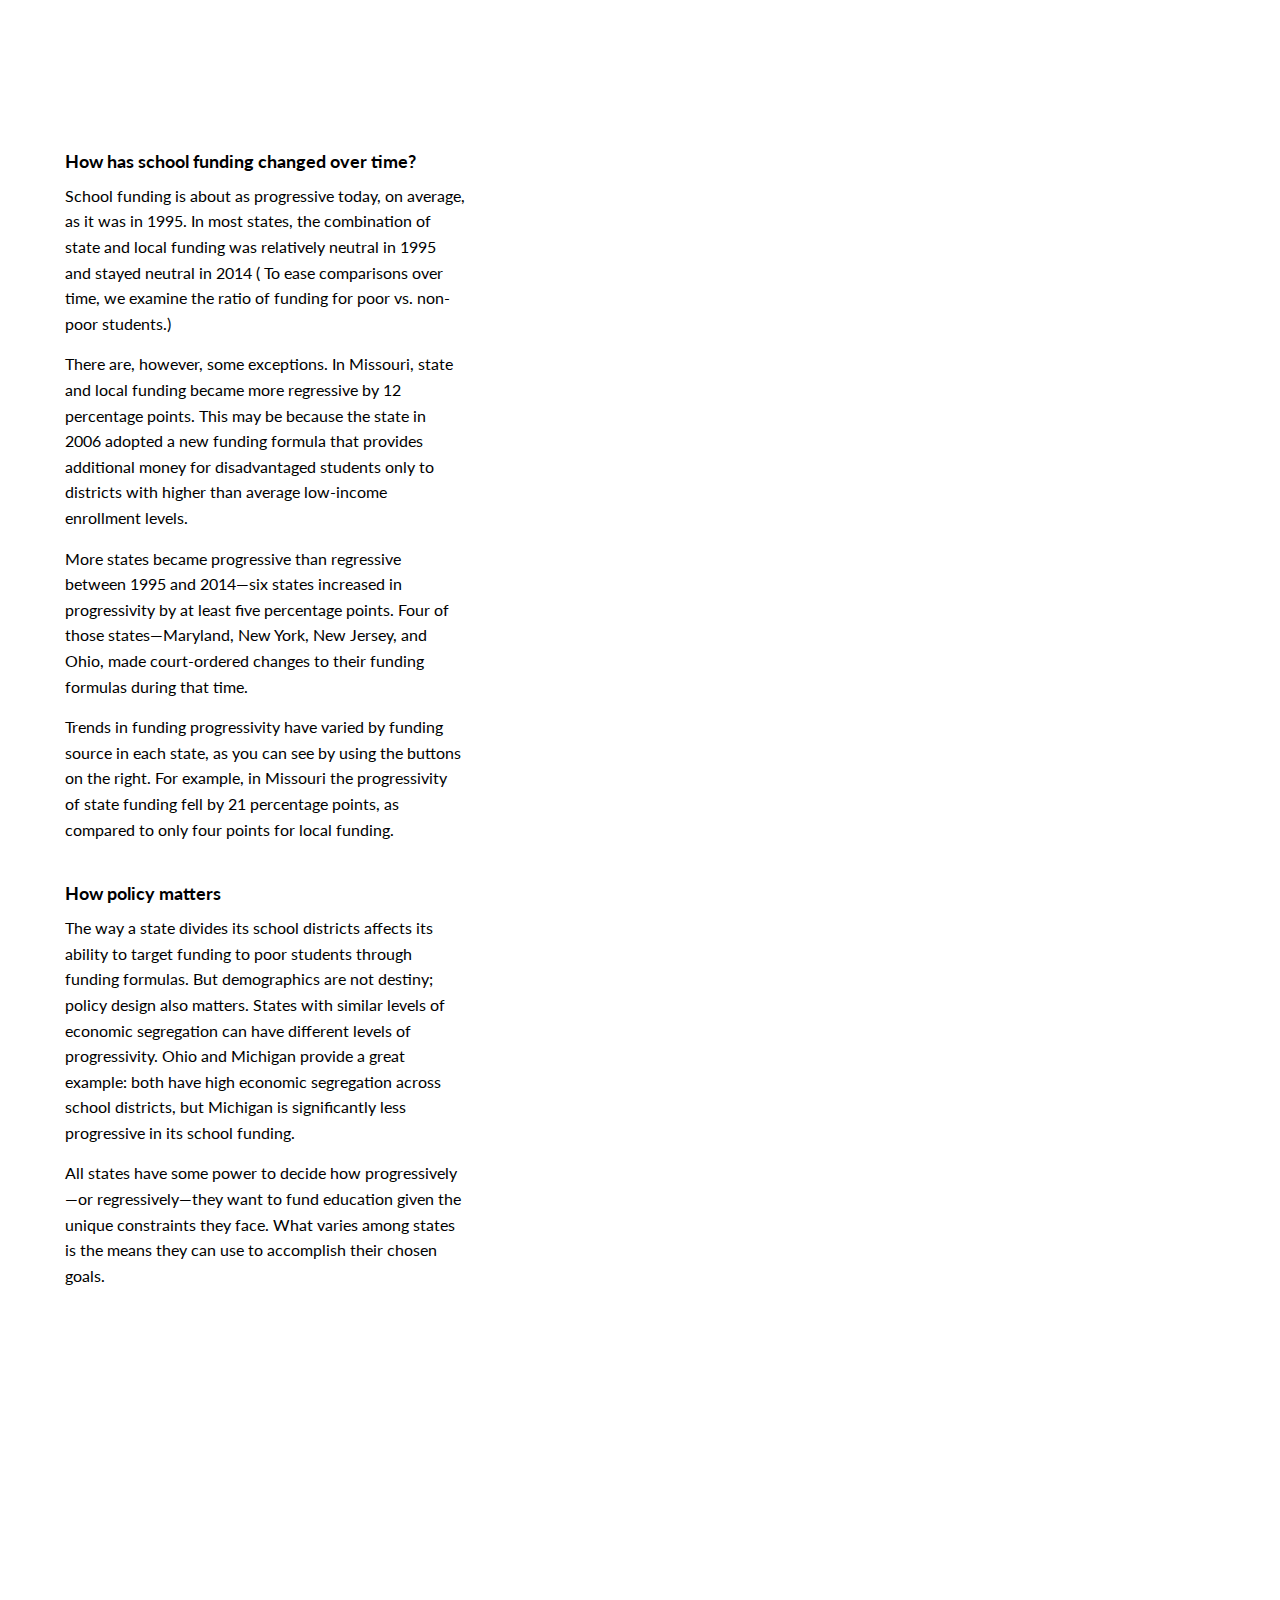
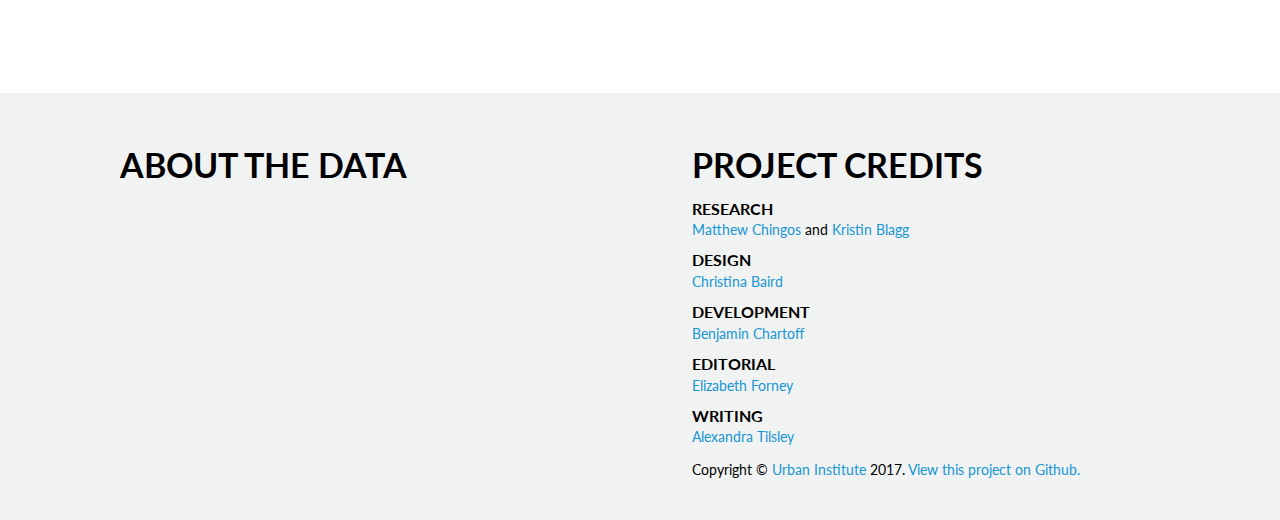
==== commit 477924a7: "toggle buttons for fig3, various css tweaks" ====
--- a/index.html
+++ b/index.html
@@ -56,7 +56,7 @@
   <div id='graphic'>
     <div id = "topText">
         <p>
-        Research suggests increased spending on education can improve student performance, especially among low-income students. This means that targeted increases in funding could help narrow the achievement gap between poor and non-poor students. But given the complexities of our school finance system, can policymakers actually target funds to the students who need them most
+        Research suggests increased spending on education can improve student performance, especially among low-income students. This means that targeted increases in funding could help narrow the achievement gap between poor and non-poor students. But given the complexities of our school finance system, can policymakers actually target funds to the students who need them most?
         </p>
         <p>
         Public schools are funded through a combination of local, state, and federal dollars. In the 1920s, local governments provided more than 80 percent of school funding; today, state and local governments provide an equal share of school funding, with the federal government covering less than 10 percent.
@@ -65,21 +65,21 @@
         Money for public schools does not flow directly to the school, however. Local and state dollars, as well as some federal funds, are distributed to districts, which then hire staff, build and maintain schools, and buy supplies.
         </p>
         <p>
-        State funding is the primary mechanism for targeting money to districts that serve disadvantaged students. The federal government similarly attempts to channel funding toward students from low-income families. But whether funding is progressive, with the most money going to low-income students, or regressive, with more money going to kids not in poverty, depends on the interaction of multiple funding streams, policy choices, and the demographic structure of the state and its districts.  
+        State funding is the primary mechanism for targeting money to districts that serve disadvantaged students. The federal government similarly attempts to channel funding toward students from low-income families. But whether funding is progressive, with the most money going to low-income students, or regressive, with more money going to kids not in poverty, depends on the interaction of multiple funding streams, policy choices, and the demographic structure of the state and its districts.
         </p>
       </div>
     <div id='sections'>
       <section class="step">
-        <div class="title">Which states spend more to educate poor kids</div>
+        <div class="title">Which states spend more to educate poor kids?</div>
         <p>
         Thirty-five states have funding formulas that attempt to target money to low-income students. To understand how well these formulas achieve that goal, we measured whether poor students tend to be enrolled in districts with higher or lower per-student funding levels than non-poor students. A positive difference indicates that a state spends more on educating poor students – or is generally progressive.
         </p>
         <div class="title">Local funding</div>
         <p>
-        At the local level, funding is often regressive; on average, districts with mostly non-poor students tend to have more money to spend than districts that have many poor students. This is to be expected, since local funding levels are often a reflection of school district demographics. A district with a large population of non-poor students, for example, will be able to raise more in property taxes because the families paying those taxes have greater property wealth. In high-poverty districts, the opposite is tru
-        </p>
-        <p>
-        But the disparities in local funding between districts attended by poor and non-poor students vary widely. In Connecticut and New Jersey, poor students are enrolled in districts that receive more than $3,000 less in local funding than their non-poor counterparts. On the other end of the spectrum, Louisiana and Utah have slightly progressive distributions of local fundin
+        At the local level, funding is often regressive; on average, districts with mostly non-poor students tend to have more money to spend than districts that have many poor students. This is to be expected, since local funding levels are often a reflection of school district demographics. A district with a large population of non-poor students, for example, will be able to raise more in property taxes because the families paying those taxes have greater property wealth. In high-poverty districts, the opposite is true.
+        </p>
+        <p>
+        But the disparities in local funding between districts attended by poor and non-poor students vary widely. In Connecticut and New Jersey, poor students are enrolled in districts that receive more than $3,000 less in local funding than their non-poor counterparts. On the other end of the spectrum, Louisiana and Utah have slightly progressive distributions of local funding.
         </p>
       </section>
       <section class="step">
@@ -188,19 +188,15 @@
 
                 <div id="left">
                     <h4>About the data</h4>
-                    <p>The figures incorporate data from the 2012 and 2015 <a href = "http://www.usfinancialcapability.org/">National Financial Capability Study</a>, a nationwide, Internet-based survey of over 25,000 US adults. Estimates are based on samples of approximately 400 adults ages 18 to 64 drawn from each state and the District of Columbia for each year. “Past-due medical debt” is defined as an affirmative response to the following survey question: “Do you currently have any unpaid bills from a health care or medical service provider (e.g., a hospital, a doctor’s office, or a testing lab) that are past due?” Additional information is available in an associated brief, <a href = "#">“Past-Due Medical Debt among Nonelderly Adults, 2012–2015.”</a> This brief and data visualization were funded by the FINRA Investor Education Foundation.</p>
+                    <p></p>
 
                 </div>
                 <div id="right">
 
                     <h4>Project credits</h4>
 
-                    <div class="urbanstatement">As an organization, the Urban Institute does not take positions on issues, but it does empower and support its experts in sharing their own evidence-based views and policy recommendations that have been shaped by scholarship.</div>
-                    
-            
-
                     <h3 class="job">Research</h3>
-                    <a href ="http://www.urban.org/author/michael-karpman">Michael Karpman</a> and <a href = "http://www.urban.org/author/kyle-j-caswell">Kyle J. Caswell</a>
+                    <a href="http://www.urban.org/author/matthew-chingos">Matthew Chingos</a> and <a href="http://www.urban.org/author/kristin-blagg">Kristin Blagg</a>
                 
                     <h3 class="job">Design</h3>
                     <a href="http://www.urban.org/author/christina-baird">Christina Baird</a>
@@ -209,13 +205,13 @@
                     <a href="http://www.urban.org/author/benjamin-chartoff">Benjamin Chartoff</a>
 
                     <h3 class="job">Editorial</h3>
-                    <a href="http://www.urban.org/author/michael-marazzi">Michael Marazzi</a>
+                    <a href="http://www.urban.org/author/elizabeth-forney">Elizabeth Forney</a>
             
                     <h3 class="job">Writing</h3>
                     <a href="http://www.urban.org/author/alexandra-tilsley">Alexandra Tilsley</a>
 
 
-                    <div class="credits">Copyright &copy; <a href="http://www.urban.org/">Urban Institute</a> 2016. <a href="https://github.com/UrbanInstitute" target="_blank">View this project on Github.</a></div>
+                    <div class="credits">Copyright &copy; <a href="http://www.urban.org/">Urban Institute</a> 2017. <a href="https://github.com/UrbanInstitute" target="_blank">View this project on Github.</a></div>
                 </div>
          
     </div> 
--- a/css/style.css
+++ b/css/style.css
@@ -19,10 +19,13 @@
 }
 
 #topText{
-margin-bottom:30px;
-font-size:21px;
-font-weight:400;
-color:#000;
+  margin-bottom:30px;
+  font-size:21px;
+  font-weight:400;
+  color:#000;
+  background: #fff; 
+  z-index: 1000;
+  position: relative;
 }
 
 
@@ -110,7 +113,7 @@
   color: #9d9d9d;
   cursor: pointer;
   z-index: 999;
-  background: rgba(255,255,255,.8);
+  background: rgba(255,255,255,.9);
   padding: 10px;
 }
 .axis path,
@@ -207,18 +210,7 @@
   font-size: 12px;
   font-style: italic;
 }
-.scatterButton{
-    display: block;
-    position: absolute;
-    bottom: 60px;
-    background-color: #f2f2f2;
-    color: #333;
-    text-transform: uppercase;
-    padding: 12px;
-    cursor: pointer;
-    font-size: 15px;
-    border: solid 1px #e1e1e1;
-}
+
 .mapButton{
     display: block;
 
@@ -230,26 +222,8 @@
     font-style:italic;
     font-size:18px
 }
-.scatterButton.active{
-  background-color: #1696d2;
-  color: #fff;
-}
-.scatterButton:hover{
-  background-color: #333;
-  color: #fff;
-}
-.scatterButton.nonInteractive{
-  display: none;
-}
-.stateButton{
-  left: 130px;
-}
-.localButton{
-  left: 206px;
-}
-.federalButton{
-  left: 287px;
-}
+
+
 
 circle.morph{
   fill: none;
@@ -298,15 +272,56 @@
     left: 180px;
     width: 473px;
   }
-  .scatterButton{
+/*  .scatterButton{
     bottom: 80px;
-  }
+  }*/
 }
 
 @media (max-height: 667px) , (max-width: 768px){
   #isPhone{
     display: block;
   }
+  .switch{
+    width: 55px !important;
+    height: 18px !important;
+    border-radius: 10px !important;
+  }
+  .switch.off {
+      background-position: -47.2px 0px !important;
+  }
+
+  .switch.on {
+      background-position: -10px 0px !important;
+  }
+
+  #buttonContainer{
+    left: 26px !important;
+    top: 55px !important;
+    width: 252px !important;
+    height: 40px !important;
+  }
+  .scatterButtonLabel.title{
+    bottom: 33px !important;
+  }
+  .stateButton {
+      left: 20px !important;
+      top: 17px !important;
+  }
+  .scatterButtonLabel.state {
+      left: 95px !important;
+  }
+  .localButton{
+      left: 95px !important;
+      top: 17px !important;
+  }
+  .federalButton{
+      left: 170px !important;
+      top: 17px !important;
+  }
+  .scatterButtonLabel.federal {
+      left: 170px !important;
+  }
+
   #clearSelected{
     display: none;
   }
@@ -327,17 +342,7 @@
     left: 19px;
     width: 270px;
   }
-  .scatterButton:hover{
-    background-color: #f2f2f2;
-    color: #333;
-  }
-  .scatterButton.active{
-    background-color: #1696d2 !important;
-    color: #fff !important;
-  }
-  .scatterButton{
-    bottom: 80px;
-  }
+
   .stateButton{
     left: 0px;
   }
@@ -364,6 +369,9 @@
   }
   #isMobile{
     display: block;
+  }
+  #topText{
+    font-size: 18px;
   }
 #extra-space {
   height: 680px;
@@ -401,7 +409,8 @@
 }
 @media (max-width: 500px){
   #sections{
-    width: 260px;
+    width: 300px;
+    left: -20px;
     pointer-events: none;
   }
 }
@@ -497,3 +506,89 @@
 }
 
 
+
+
+
+
+.switch {
+    background-image: url(../images/off-on.png);
+    background-color: #696969;
+    background-repeat: no-repeat;
+    width: 83px;
+    height: 26px;
+    border-radius: 20px;
+
+    /*display: inline-block;*/
+    background-size: cover;
+    cursor: pointer;
+    /*margin-right: 9px;*/
+    /*top: 4px;*/
+    /*left: 4px;*/
+    /*position: relative;*/
+
+    -webkit-transition:background-position .1s ease-in;  
+    -moz-transition:background-position .1s ease-in;  
+    -o-transition:background-position .1s ease-in;  
+    transition:background-position .1s ease-in; 
+}
+.switch.off {
+    background-position: -68px 0px;
+    background-color: #696969;
+}
+
+.switch.on {
+    background-position: -10px 0px;
+    background-color: #1696d2;
+}
+.switch.off:hover{ 
+  background-color: #333 !important;
+}
+.switch.on:hover{ 
+  background-color: #12719e !important;
+}
+#buttonContainer{
+  position: absolute;
+  top: 58px;
+  left: 130px;
+  background: #f8f8f8;
+  border: 1px solid #dcdbdb;
+  width: 456px;
+  height: 60px;
+}
+.scatterButton{
+    display: block;
+    position: absolute;
+    bottom: 16px;
+}
+.scatterButton.nonInteractive{
+  display: none;
+}
+.stateButton{
+  left: 60px;
+}
+.localButton{
+  left: 200px;
+}
+.federalButton{
+  left: 355px;
+}
+.scatterButtonLabel{
+  position: absolute;
+  font-size: 14px;
+  font-weight: bold;
+  bottom: 20px;
+}
+.scatterButtonLabel.local{
+  left: 20px;
+}
+.scatterButtonLabel.state{
+  left: 160px;
+}
+.scatterButtonLabel.federal{
+  left: 300px;
+}
+.scatterButtonLabel.title{
+  bottom: 53px;
+  left: 0px;
+  font-size: 16px;
+}--- a/css/urban-header.css
+++ b/css/urban-header.css
@@ -13,7 +13,7 @@
     width: 100%;
     background: #fff;
     border-bottom: 2px solid #eee;
-    z-index: 999;
+    z-index: 10000;
     -webkit-transition: top 0.25s linear;
     -moz-transition: top 0.25s linear;
     -o-transition: top 0.25s linear;
@@ -79,6 +79,8 @@
 /*#header-pinned .title a:hover{
      color:#1696d2;
 }
+
+
 .subnav a {
    color:#1696d2;    
 }*/
@@ -92,11 +94,6 @@
     width: 60px;
     position: absolute;
     right: 0;
-    display: block;
-}
-#header-pinned .share-icons.spanish {
-    /*display: none;*/
-    display: none; 
 }
 
 #header-pinned .share-icons .shareThisP {
@@ -281,9 +278,10 @@
 }
 
 ul{
-     
+        list-style: outside none none;
     width: 100%;
     margin: 0 auto;
+    text-align: center;
 }
 
 #subhead ul li{
@@ -334,47 +332,6 @@
     }
 }
 
-@media(max-width:480px) {
-    #header-pinned .title{
-        font-size: 15px !important;
-        width:350px;
-     line-height: 20px;
-    white-space: normal;
-    overflow:visible;
-    margin-top:3px;
-    margin-bottom:3px;
-    }
-}
-
-@media(max-width:400px) {
-    #header-pinned .title{
-        font-size: 15px !important;
-        margin-left: 55px !important;
-        width:250px;
-     line-height: 20px;
-    white-space: normal;
-    overflow:visible;
-    margin-top:3px;
-    margin-bottom:3px;
-    }
-}
-
-
-@media(max-width:320px) {
-    #header-pinned .title{
-        font-size: 12px !important;
-        margin-left: 55px !important;
-        width:200px;
-     line-height: 20px;
-    white-space: normal;
-    overflow:visible;
-    margin-top:3px;
-    margin-bottom:3px;
-    }
-}
-
-
-
 .header-links a {
     color: #fff;
 }
@@ -386,3 +343,4 @@
 
 /*end css for header*/
 
+ 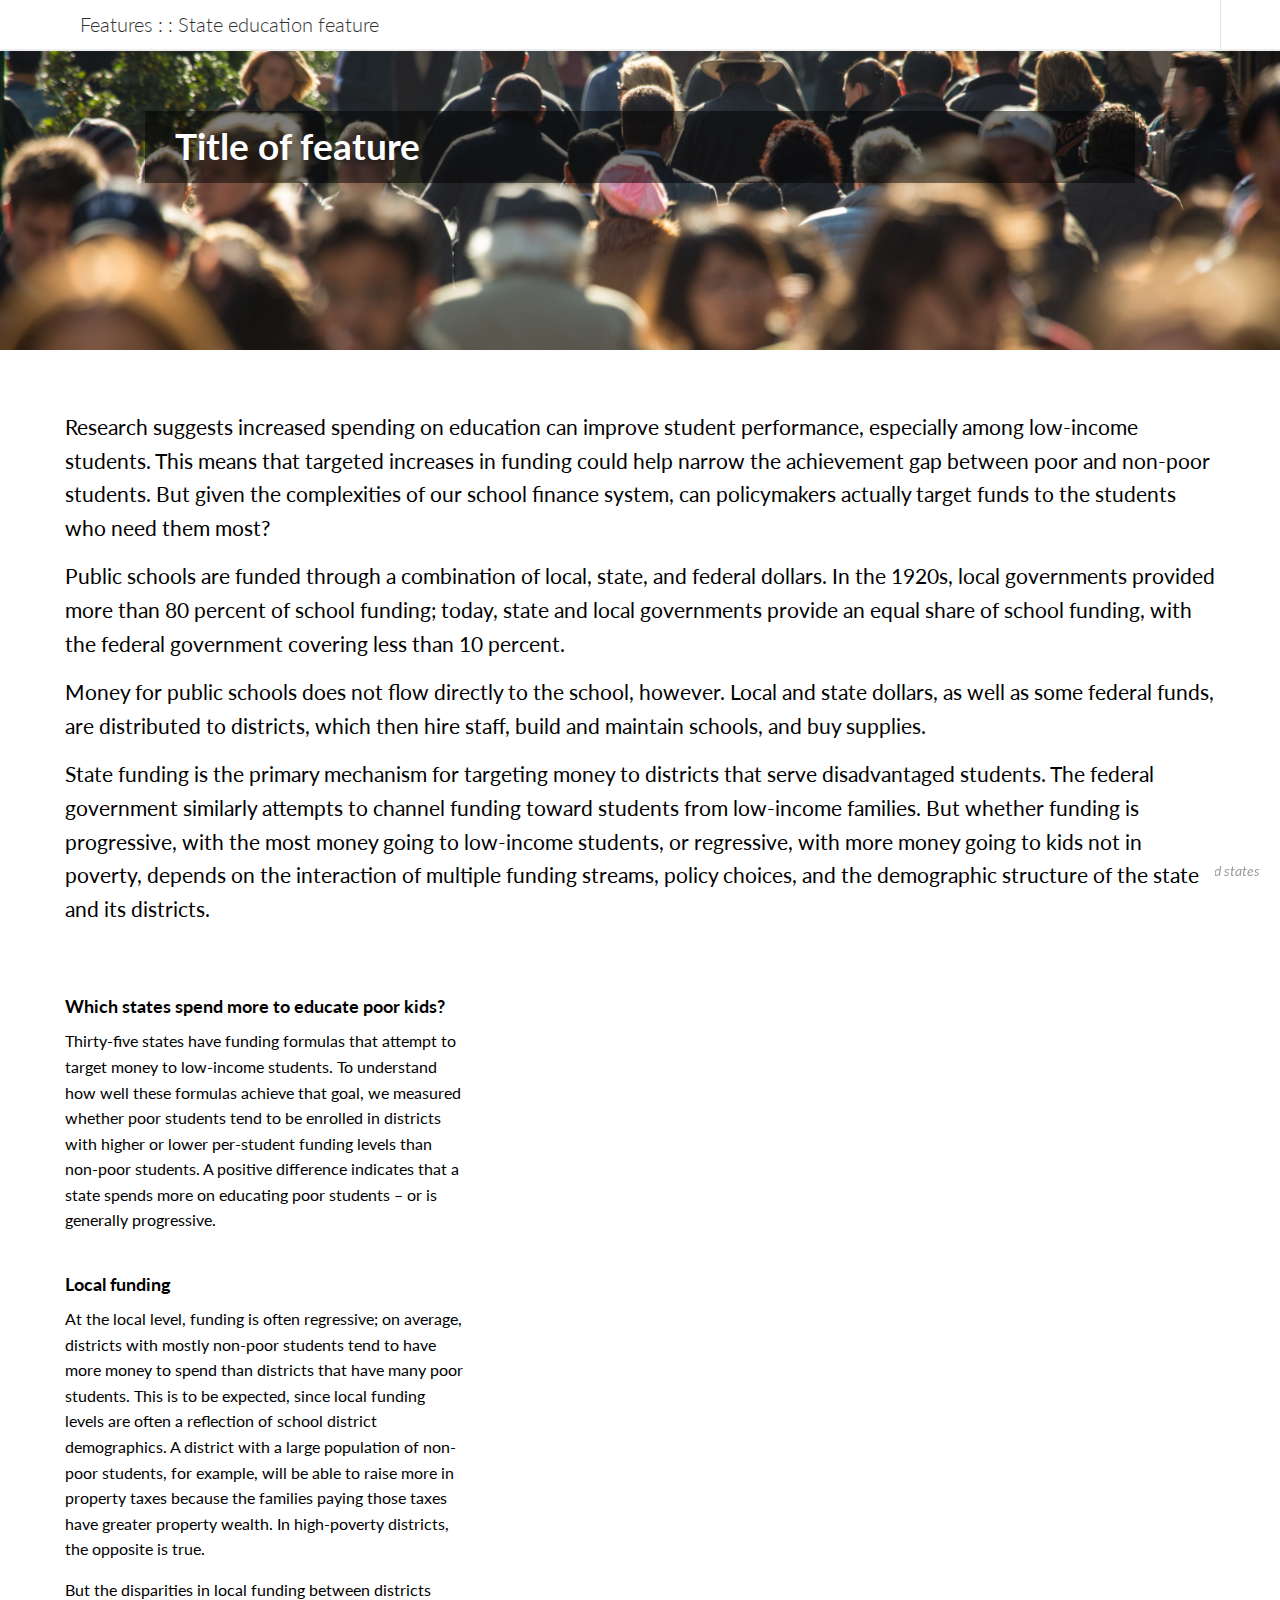
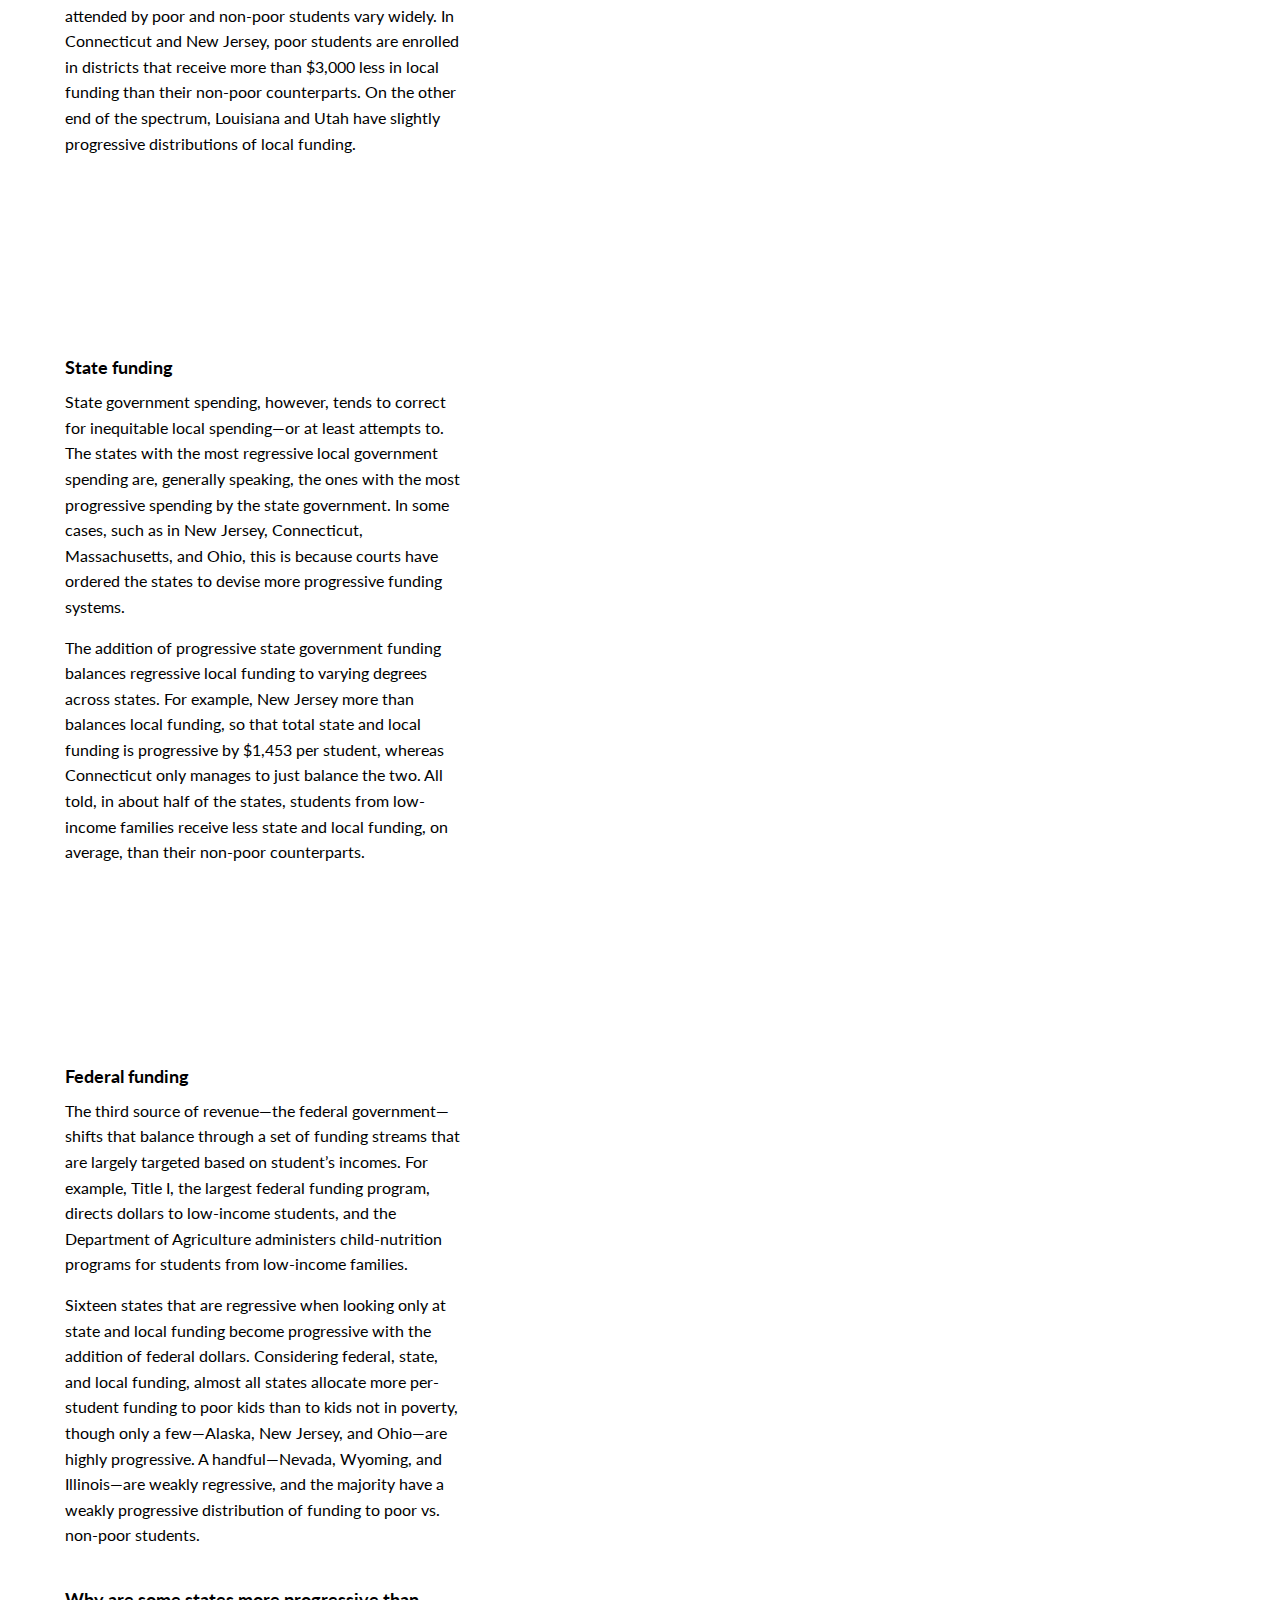
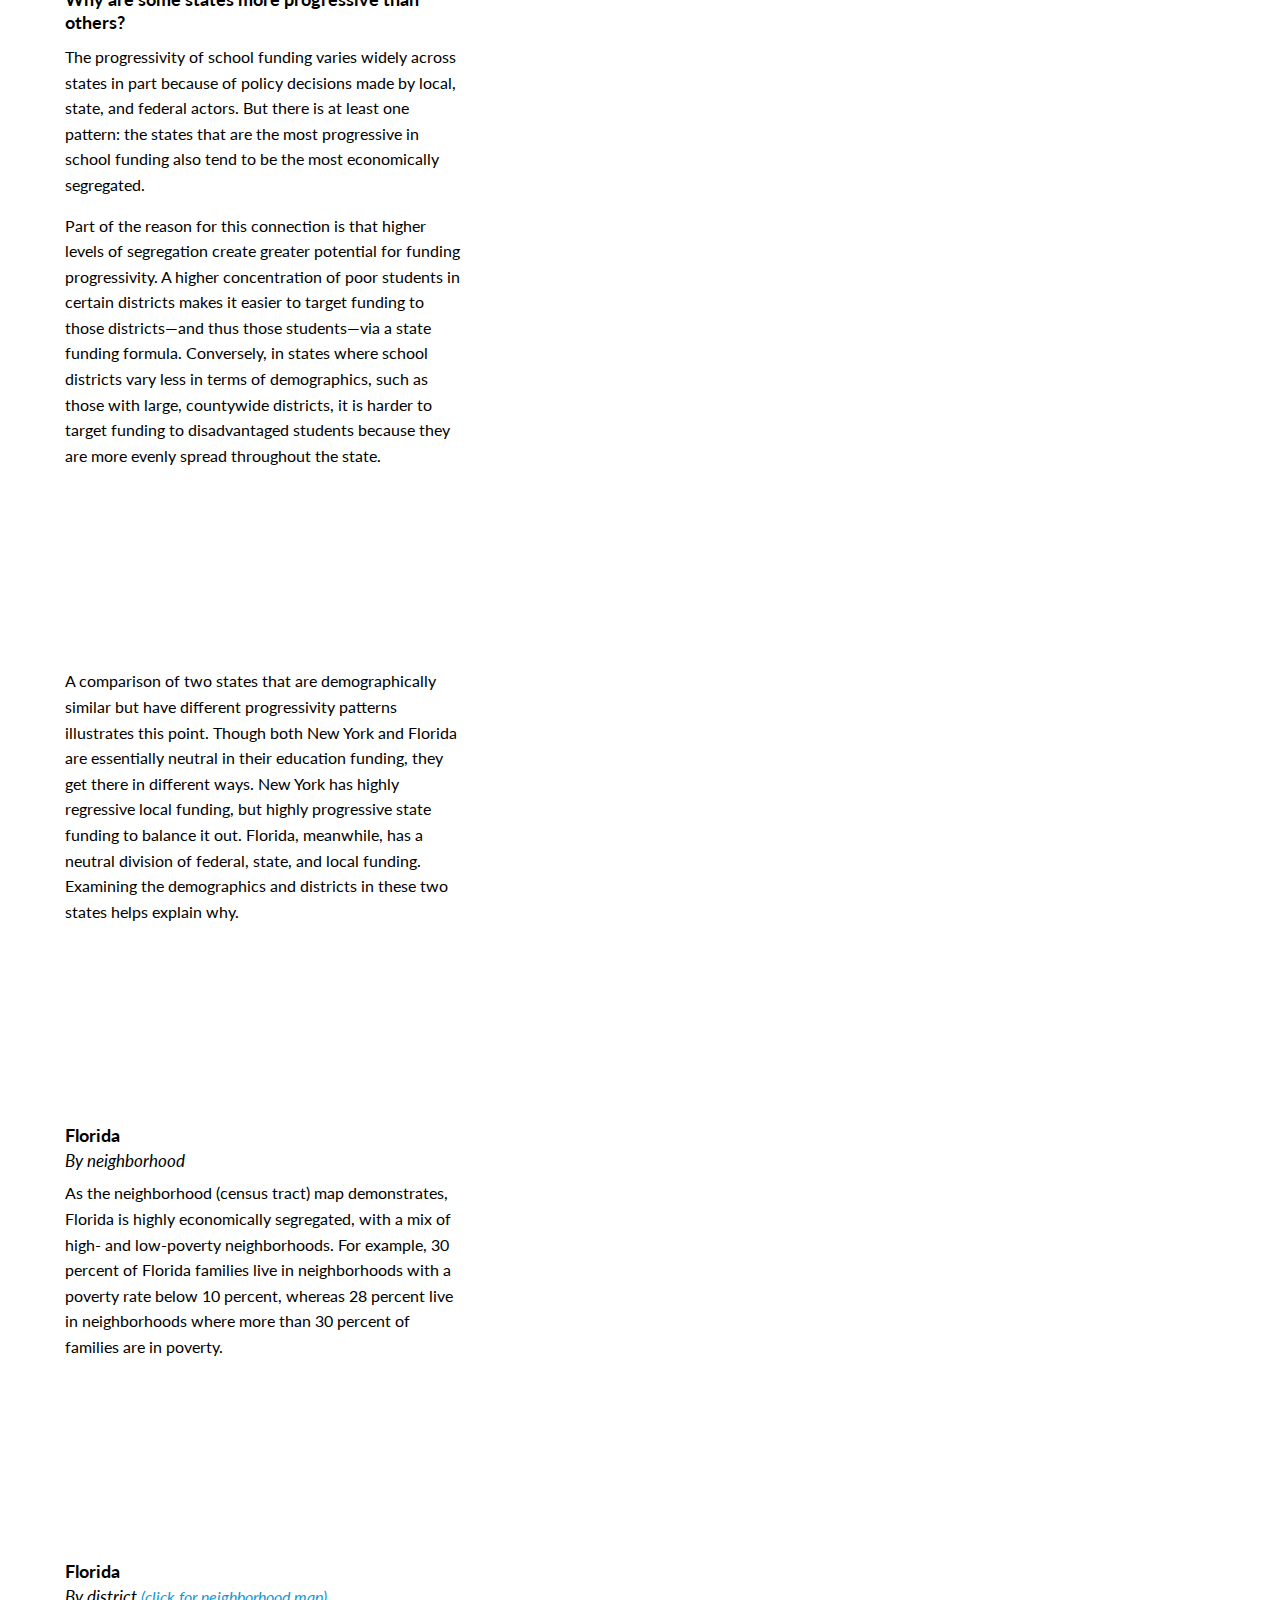
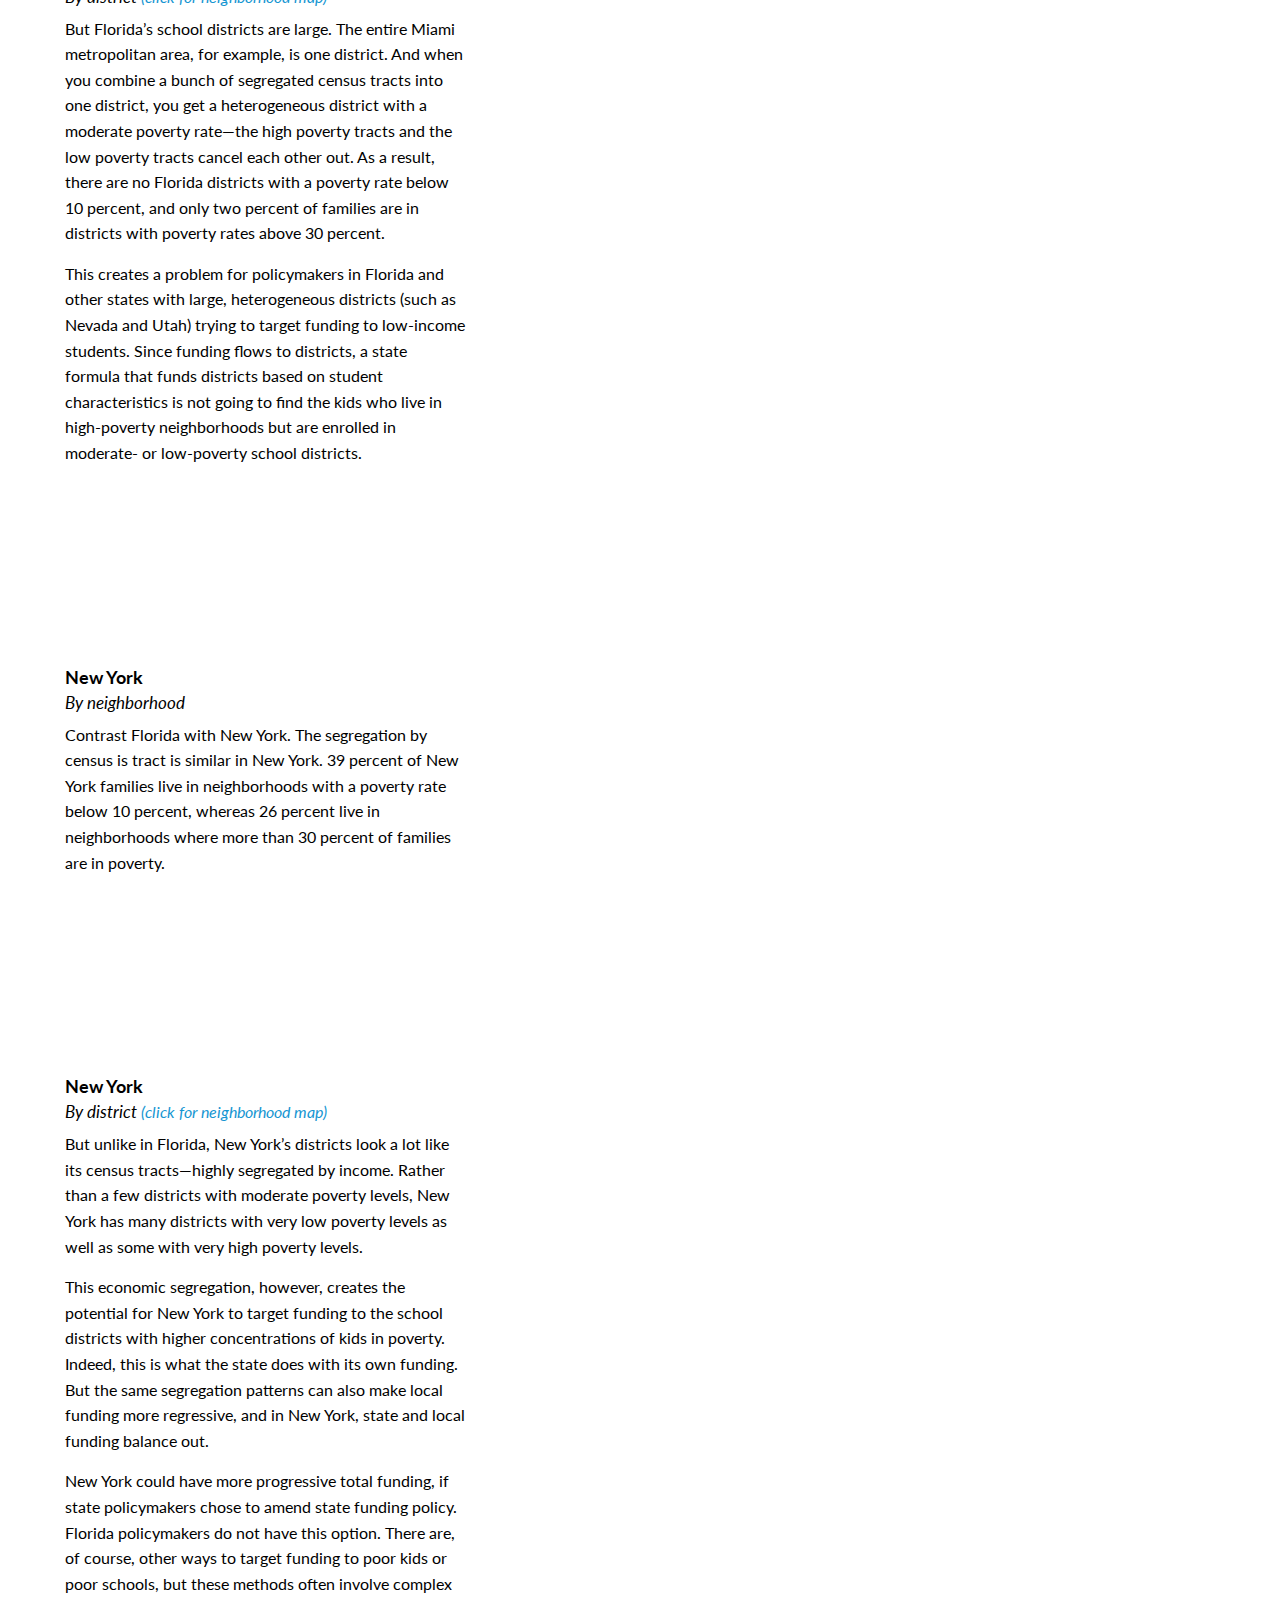
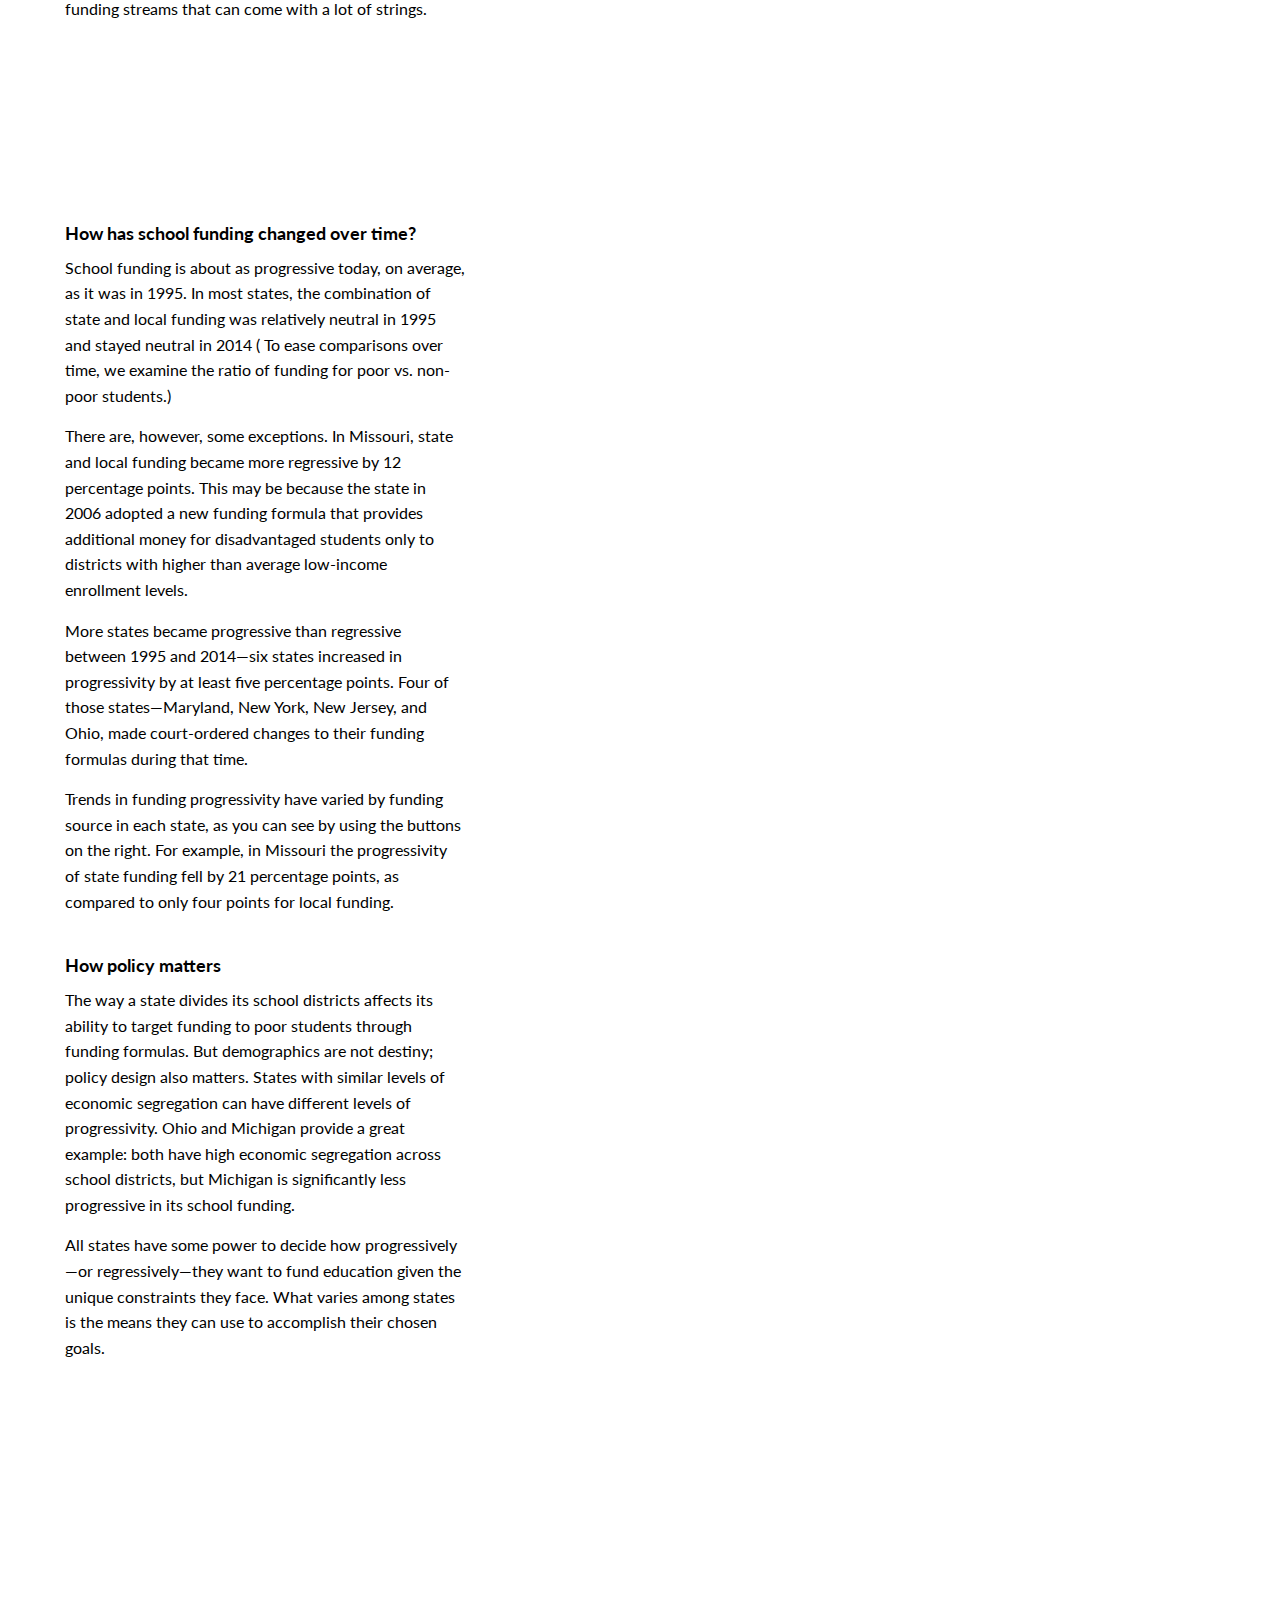
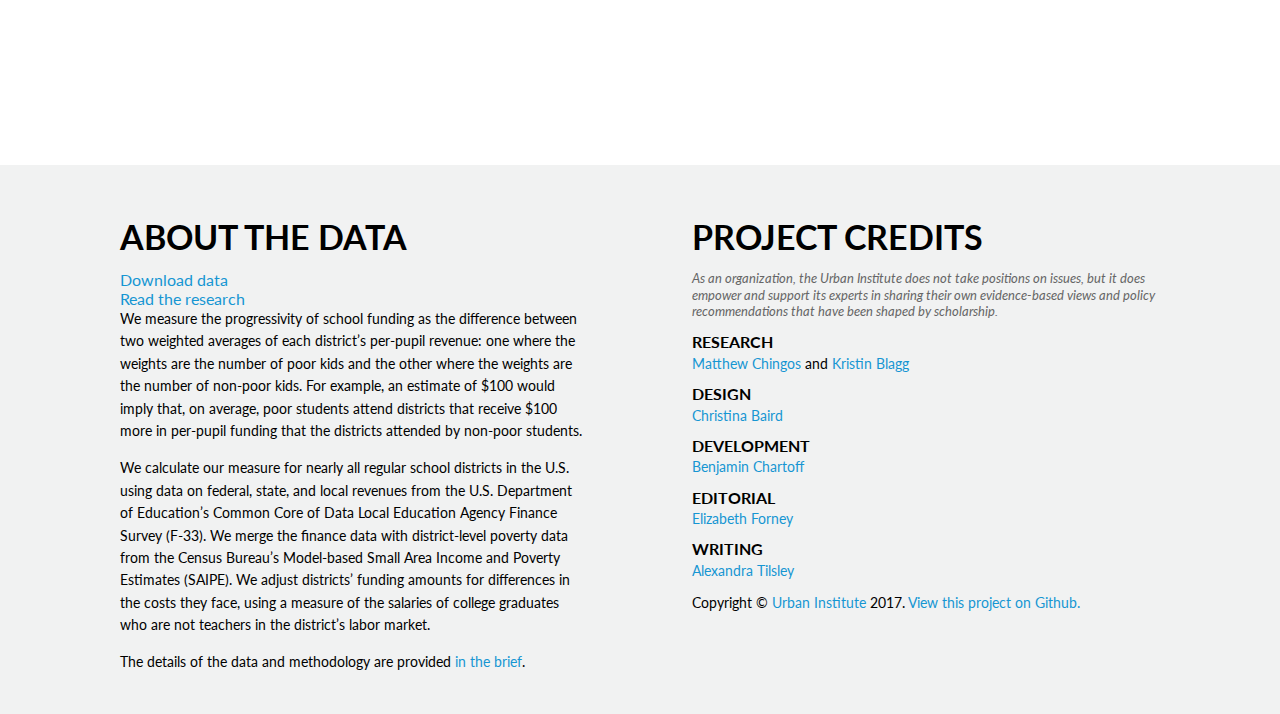
==== commit 2dbd0e60: "new map switch style" ====
--- a/index.html
+++ b/index.html
@@ -115,33 +115,33 @@
       </section>
       <section class="step smallStep">
         <div class="title">Florida</div>
+        <div class = "subtitle">By neighborhood</div>
         <p>
         As the neighborhood (census tract) map demonstrates, Florida is highly economically segregated, with a mix of high- and low-poverty neighborhoods. For example, 30 percent of Florida families live in neighborhoods with a poverty rate below 10 percent, whereas 28 percent live in neighborhoods where more than 30 percent of families are in poverty.
         </p>
       </section>
       <section class="step">
+        <div class="title">Florida</div>
+        <div class = "subtitle">By district <span class = "mapButton active tracts" id = "floridaButton">(click for neighborhood map)</span></div>
         <p>
         But Florida’s school districts are large. The entire Miami metropolitan area, for example, is one district. And when you combine a bunch of segregated census tracts into one district, you get a heterogeneous district with a moderate poverty rate—the high poverty tracts and the low poverty tracts cancel each other out. As a result, there are no Florida districts with a poverty rate below 10 percent, and only two percent of families are in districts with poverty rates above 30 percent.
         </p>
         <p>
-        <div class = "mapButton active tracts" id = "floridaButton">View neighborhoods</div>
-        </p>
-        <p>
         This creates a problem for policymakers in Florida and other states with large, heterogeneous districts (such as Nevada and Utah) trying to target funding to low-income students. Since funding flows to districts, a state formula that funds districts based on student characteristics is not going to find the kids who live in high-poverty neighborhoods but are enrolled in moderate- or low-poverty school districts.
         </p>
       </section>
       <section class="step">
         <div class="title">New York</div>
+        <div class = "subtitle">By neighborhood</div>
         <p>
         Contrast Florida with New York. The segregation by census is tract is similar in New York. 39 percent of New York families live in neighborhoods with a poverty rate below 10 percent, whereas 26 percent live in neighborhoods where more than 30 percent of families are in poverty.
         </p>
       </section>
       <section class="step">
+        <div class="title">New York</div>
+        <div class = "subtitle">By district <span class = "mapButton active tracts" id ="newYorkButton">(click for neighborhood map)</span></div>
         <p>
         But unlike in Florida, New York’s districts look a lot like its census tracts—highly segregated by income. Rather than a few districts with moderate poverty levels, New York has many districts with very low poverty levels as well as some with very high poverty levels.
-        </p>
-        <p>
-        <div class = "mapButton active tracts" id ="newYorkButton">View neighborhoods</div>
         </p>
         <p>
         This economic segregation, however, creates the potential for New York to target funding to the school districts with higher concentrations of kids in poverty. Indeed, this is what the state does with its own funding. But the same segregation patterns can also make local funding more regressive, and in New York, state and local funding balance out.
@@ -188,30 +188,45 @@
 
                 <div id="left">
                     <h4>About the data</h4>
-                    <p></p>
+                      <a href = "data/download/state-education-data.xlsx">
+                        <div class = "footerButton downloadButton">Download data</div>
+                      </a>
+                      <a href = "" target = "_blank">
+                        <div class = "footerButton researchButton">Read the research</div>
+                      </a>
+                    <p class = "footerTopP">
+                      We measure the progressivity of school funding as the difference between two weighted averages of each district’s per-pupil revenue: one where the weights are the number of poor kids and the other where the weights are the number of non-poor kids. For example, an estimate of $100 would imply that, on average, poor students attend districts that receive $100 more in per-pupil funding that the districts attended by non-poor students.
+                    </p>
+                    <p>
+                      We calculate our measure for nearly all regular school districts in the U.S. using data on federal, state, and local revenues from the U.S. Department of Education’s Common Core of Data Local Education Agency Finance Survey (F-33). We merge the finance data with district-level poverty data from the Census Bureau’s Model-based Small Area Income and Poverty Estimates (SAIPE). We adjust districts’ funding amounts for differences in the costs they face, using a measure of the salaries of college graduates who are not teachers in the district’s labor market.
+                    </p>
+                    <p>
+                      The details of the data and methodology are provided <a href = "" target = "_blank">in the brief</a>.
+                    </p>
 
                 </div>
                 <div id="right">
 
                     <h4>Project credits</h4>
+                    <div class="urbanstatement">As an organization, the Urban Institute does not take positions on issues, but it does empower and support its experts in sharing their own evidence-based views and policy recommendations that have been shaped by scholarship.</div>
 
                     <h3 class="job">Research</h3>
-                    <a href="http://www.urban.org/author/matthew-chingos">Matthew Chingos</a> and <a href="http://www.urban.org/author/kristin-blagg">Kristin Blagg</a>
+                    <a href="http://www.urban.org/author/matthew-chingos" target = "_blank">Matthew Chingos</a> and <a href="http://www.urban.org/author/kristin-blagg">Kristin Blagg</a>
                 
                     <h3 class="job">Design</h3>
-                    <a href="http://www.urban.org/author/christina-baird">Christina Baird</a>
+                    <a href="http://www.urban.org/author/christina-baird" target = "_blank">Christina Baird</a>
                     
                     <h3 class="job">Development</h3>
-                    <a href="http://www.urban.org/author/benjamin-chartoff">Benjamin Chartoff</a>
+                    <a href="http://www.urban.org/author/benjamin-chartoff" target = "_blank">Benjamin Chartoff</a>
 
                     <h3 class="job">Editorial</h3>
-                    <a href="http://www.urban.org/author/elizabeth-forney">Elizabeth Forney</a>
+                    <a href="http://www.urban.org/author/elizabeth-forney" target = "_blank">Elizabeth Forney</a>
             
                     <h3 class="job">Writing</h3>
-                    <a href="http://www.urban.org/author/alexandra-tilsley">Alexandra Tilsley</a>
-
-
-                    <div class="credits">Copyright &copy; <a href="http://www.urban.org/">Urban Institute</a> 2017. <a href="https://github.com/UrbanInstitute" target="_blank">View this project on Github.</a></div>
+                    <a href="http://www.urban.org/author/alexandra-tilsley" target = "_blank">Alexandra Tilsley</a>
+
+
+                    <div class="credits">Copyright &copy; <a href="http://www.urban.org/" target = "_blank">Urban Institute</a> 2017. <a href="https://github.com/UrbanInstitute" target="_blank">View this project on Github.</a></div>
                 </div>
          
     </div> 
@@ -220,8 +235,6 @@
 <script src="lib/d3.js"></script>
 <script src="lib/jquery-2.2.1.min.js"></script>
 <script src="lib/d3-voronoi.min.js"></script>
-<!-- <script src="https://d3js.org/topojson.v2.min.js"></script> -->
-
 <script src="js/state_svgs.js"></script>
 <script src="js/shapeMorph.js"></script>
 <script src="js/header.js"></script>
--- a/css/style.css
+++ b/css/style.css
@@ -59,6 +59,19 @@
   font-weight: bold;
   margin-bottom: 10px;
 }
+.subtitle{
+  margin-top: -8px;
+  font-size: 17px;
+  font-style: italic;
+  margin-bottom: 8px;
+}
+.mapButton{
+    display: inline-block;
+    cursor: pointer;
+    color:#1696d2;
+    font-style:italic;
+    font-size:16px
+}
 #extra-space {
   height: 0px;
 }
@@ -91,7 +104,7 @@
   position: relative;
   float: inherit;
   padding-left: 6px;
-  /*bottom: 100px;*/
+  bottom: -110px;
 }
 #vis.posRelBottomSingleCol{
   position: absolute;
@@ -211,19 +224,6 @@
   font-style: italic;
 }
 
-.mapButton{
-    display: block;
-
-    cursor: pointer;
-    margin: 0 auto;
-    margin-top:20px;
-    margin-bottom:5px;
-    color:#1696d2;
-    font-style:italic;
-    font-size:18px
-}
-
-
 
 circle.morph{
   fill: none;
@@ -262,6 +262,9 @@
   #isShort{
     display: block;
   }
+  #vis.posRelBottom{
+    bottom: -97px;
+  }
   .mapFL{
     top: 19px;
     left: 180px;
@@ -304,14 +307,14 @@
     bottom: 33px !important;
   }
   .stateButton {
-      left: 20px !important;
+      left: 95px !important;
       top: 17px !important;
   }
   .scatterButtonLabel.state {
       left: 95px !important;
   }
   .localButton{
-      left: 95px !important;
+      left: 20px !important;
       top: 17px !important;
   }
   .federalButton{
@@ -564,10 +567,10 @@
   display: none;
 }
 .stateButton{
+  left: 200px;
+}
+.localButton{
   left: 60px;
-}
-.localButton{
-  left: 200px;
 }
 .federalButton{
   left: 355px;
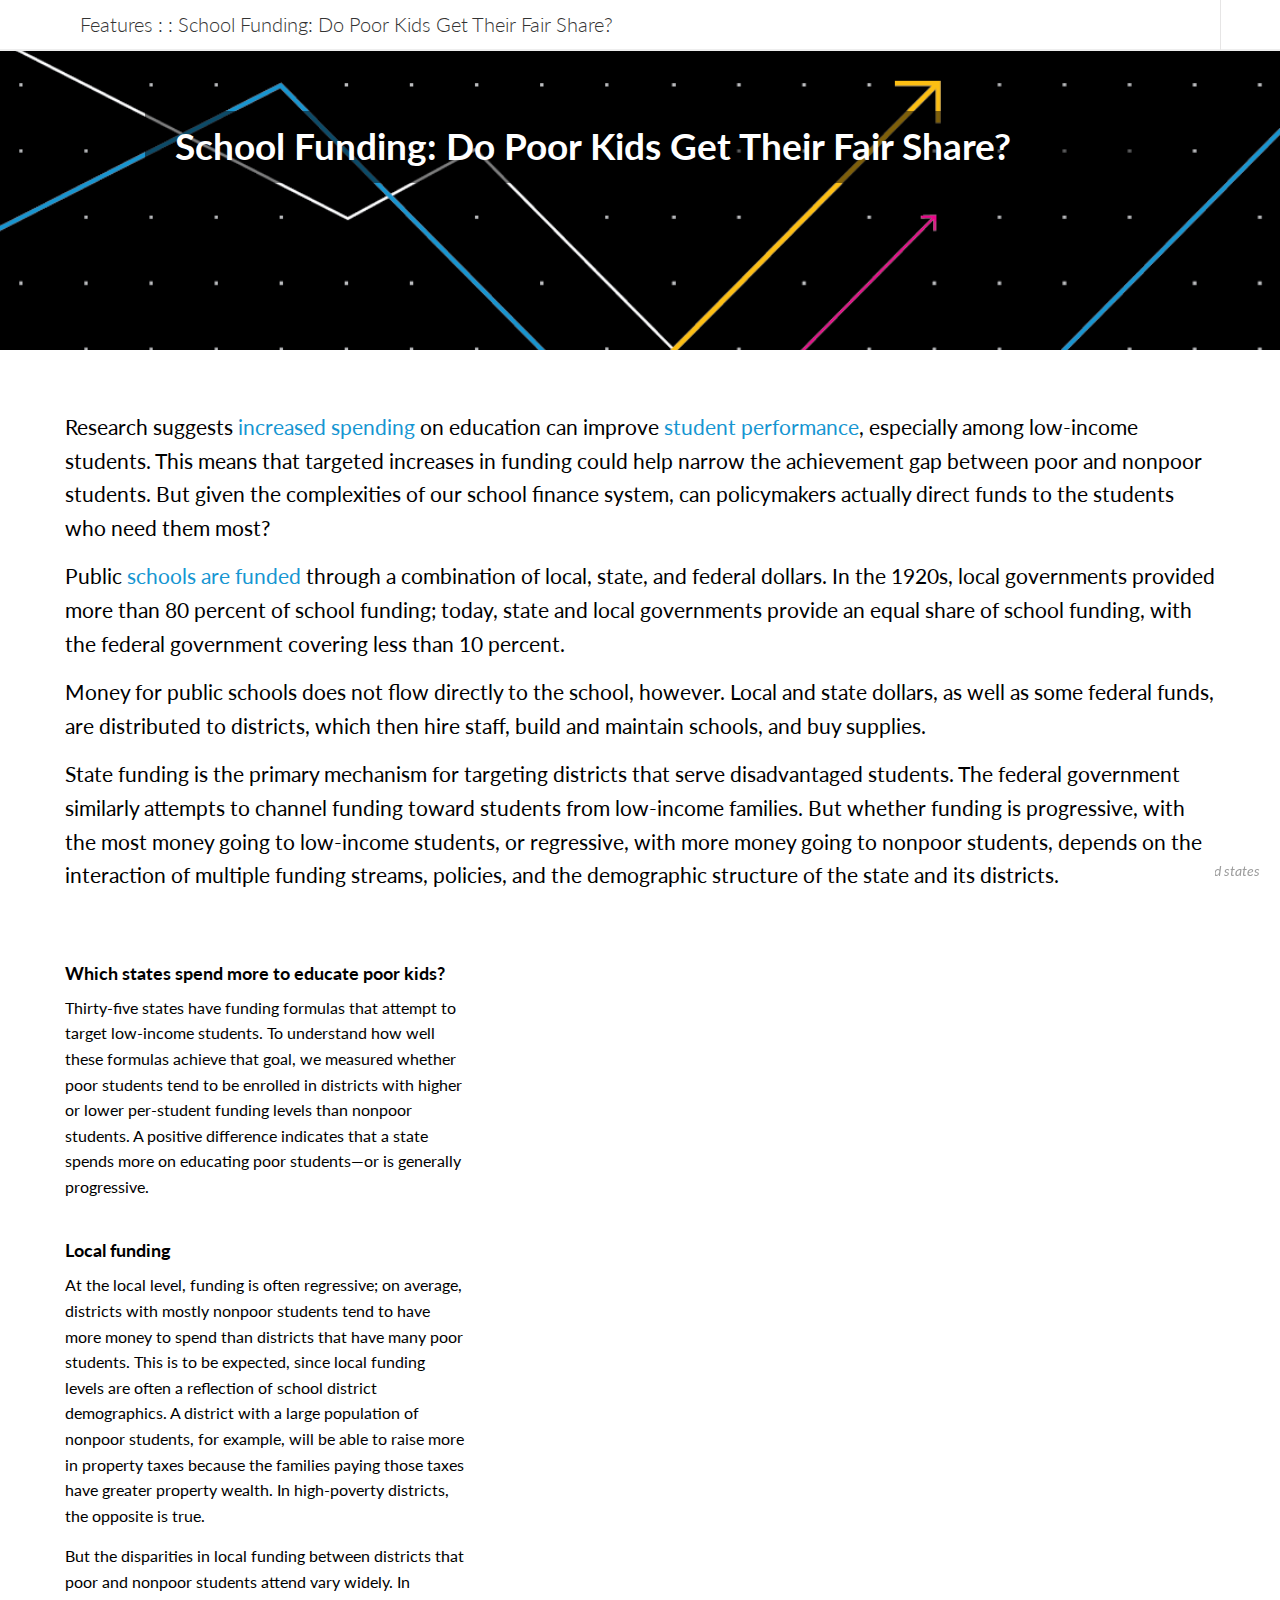
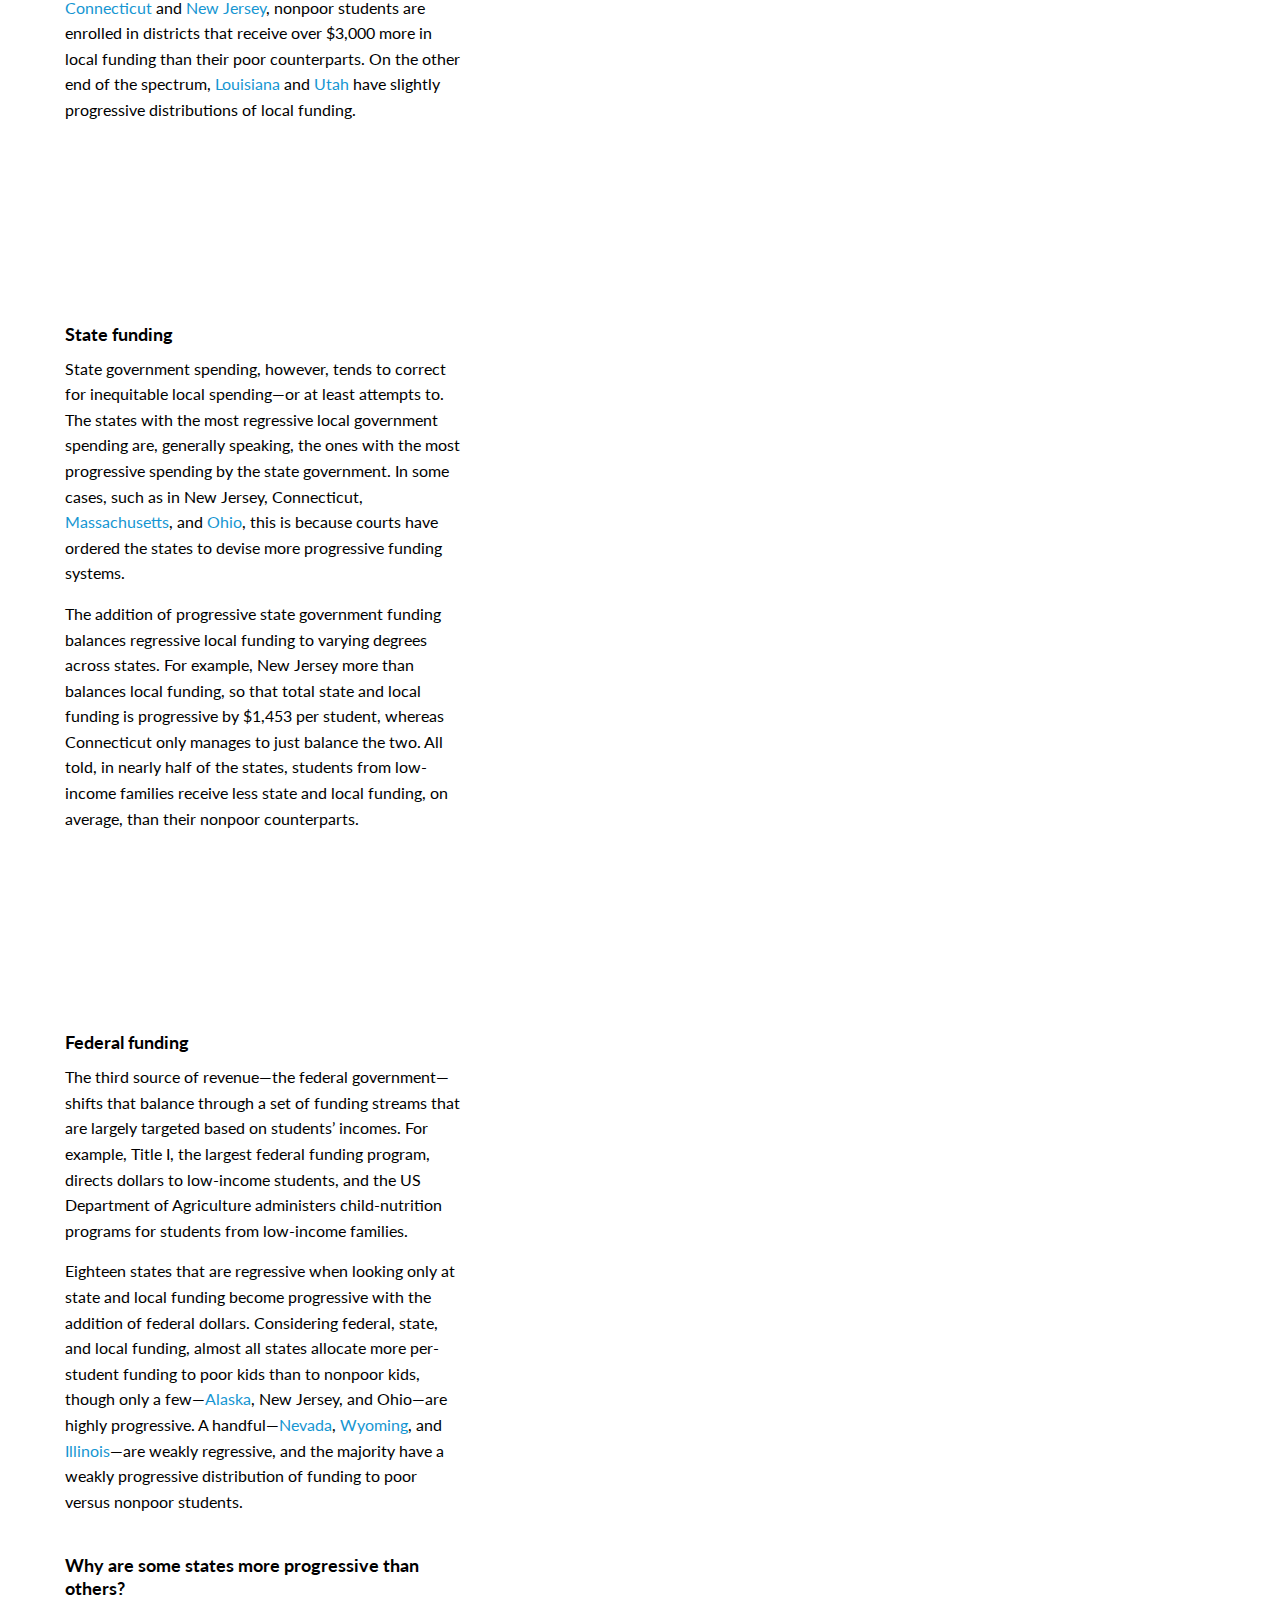
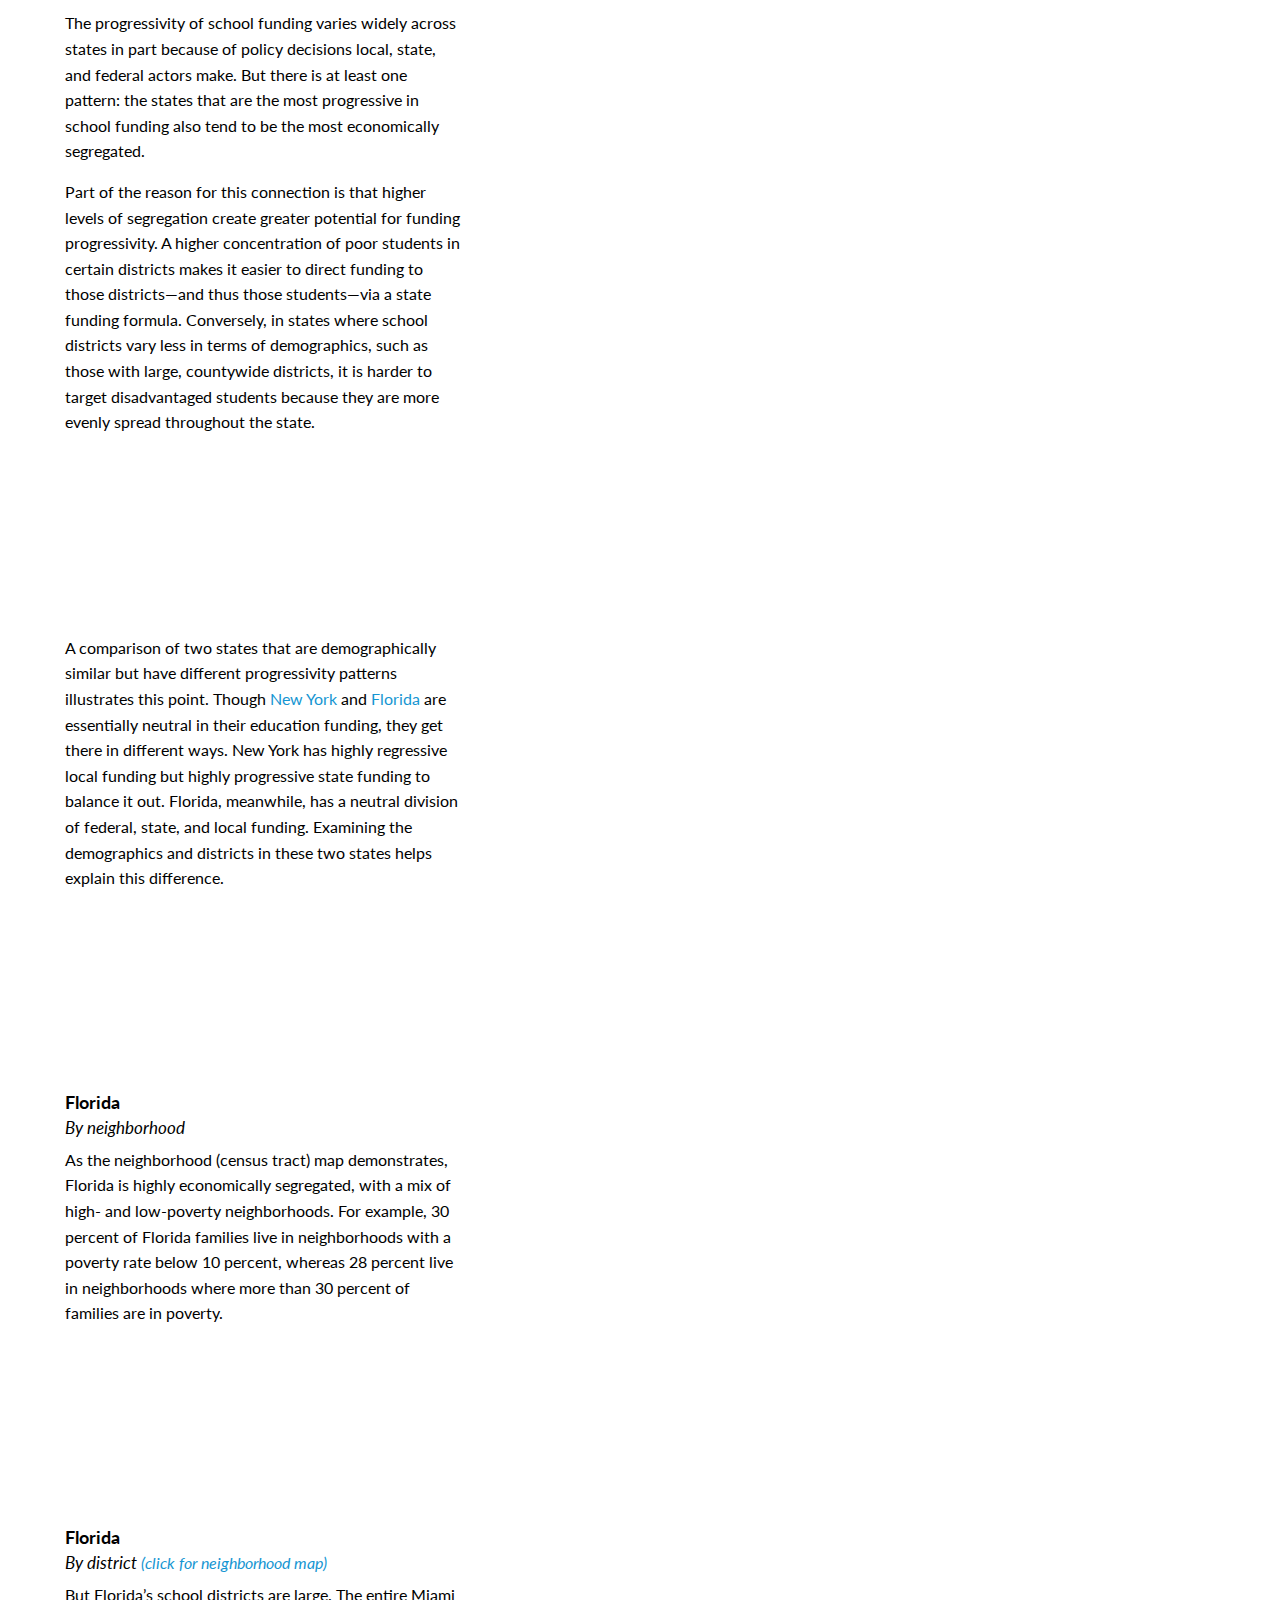
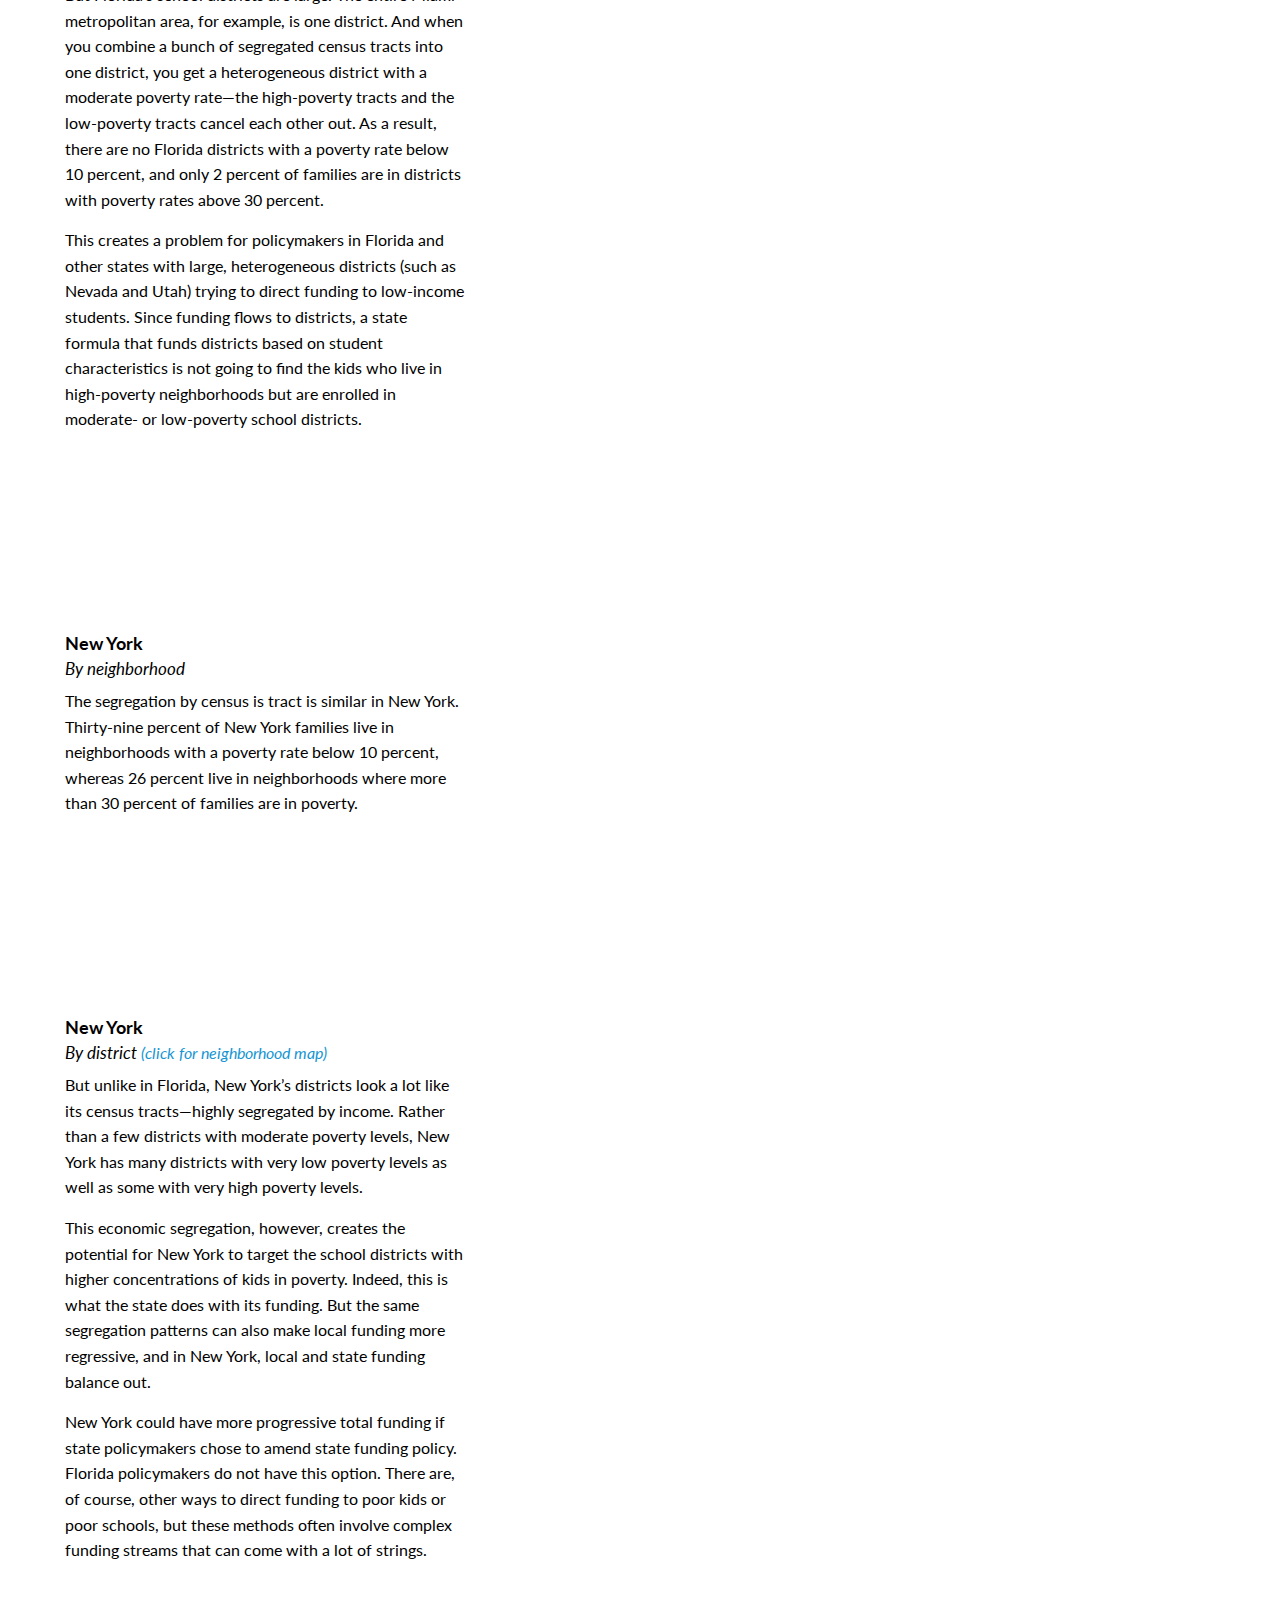
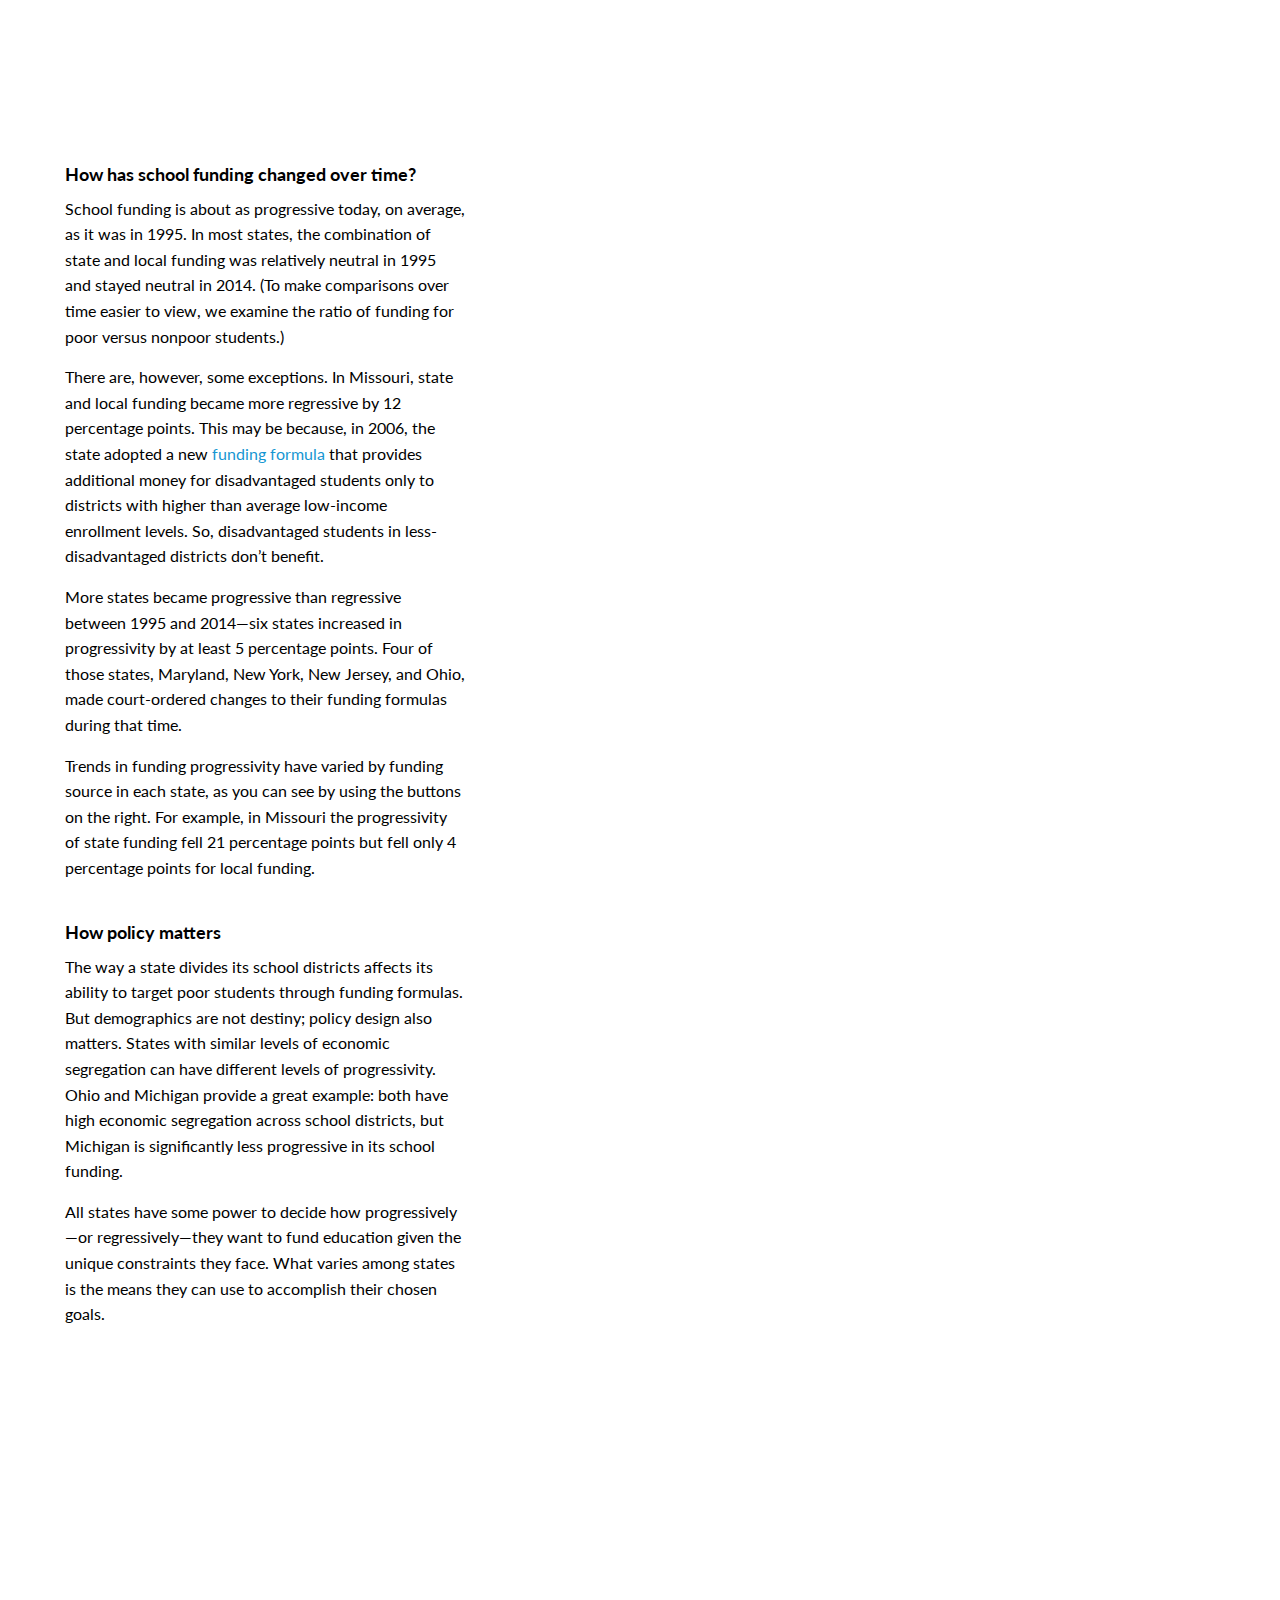
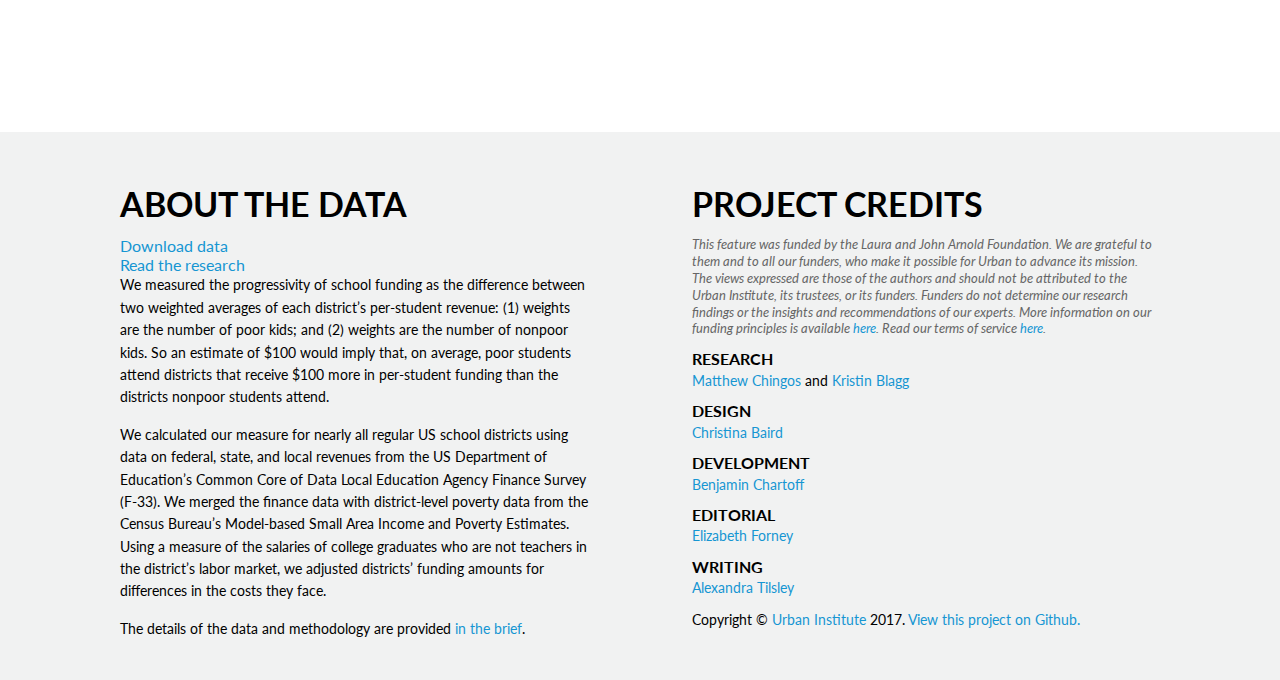
==== commit 3fd1392c: "updated footer" ====
--- a/index.html
+++ b/index.html
@@ -1,7 +1,7 @@
 <!DOCTYPE html>
 <html>
 <head>
-  <title>Scrolling Sections</title>
+  <title>School Funding: Do Poor Kids Get Their Fair Share?</title>
   <meta charset="utf-8">
   <meta http-equiv="X-UA-Compatible" content="IE=edge">
   <meta name="viewport" content="initial-scale=1, maximum-scale=1">
@@ -11,8 +11,44 @@
   <link rel="stylesheet" type="text/css" href="css/urban-header.css"/>
   <link href="http://fonts.googleapis.com/css?family=Lato:300,400,700,300italic,400italic,700italic,900" rel="stylesheet" type="text/css">
 
+  <meta name="twitter:card" content="summary">
+  <meta name="twitter:site" content="@urbaninstitute">
+  <meta name="twitter:creator" content="@urbaninstitute">
+  <meta name="twitter:title" content="School funding: Do poor kids get their fair share?">
+  <meta name="twitter:description" content="Given the complexities of our school finance system, can policymakers actually target funds to the students who need them most?">
+  <meta name="twitter:image" content="http://apps.urban.org/features/school-funding-do-poor-kids-get-fair-share/images/social.png">
+  <meta property="og:title" content="School funding: Do poor kids get their fair share?" />
+  <meta property="og:description" content="Given the complexities of our school finance system, can policymakers actually target funds to the students who need them most?" />
+  <meta property="og:image" content="http://apps.urban.org/features/school-funding-do-poor-kids-get-fair-share/images/social.png" />
+  <meta property="og:image:type" content="image/jpeg">
+  <meta property="og:url" content="http://urbn.is/k12funding">
+
+
+  <script type="application/ld+json">
+  {
+    "@context": "http://schema.org",
+    "@type": "NewsArticle",
+    "headline": "School funding: Do poor kids get their fair share?",
+    "url": "http://apps.urban.org/features/school-funding-do-poor-kids-get-fair-share",
+    "thumbnailUrl": "http://apps.urban.org/features/school-funding-do-poor-kids-get-fair-share/images/social.png",
+    "dateCreated": "2017-05-31T04:00:00.000Z",
+    "articleSection": "Interactive Feature",
+    "creator": ["Matthew Chingos","Kristin Blagg","Christina Baird","Benjamin Chartoff","Elizabeth Forney","Alexandra Tilsley"],
+    "keywords": ["Education and Training"]
+  }
+  </script>
 </head>
 <body>
+<!-- Google Tag Manager -->
+<noscript><iframe src="//www.googletagmanager.com/ns.html?id=GTM-MKBD2W"
+height="0" width="0" style="display:none;visibility:hidden"></iframe></noscript>
+<script>(function(w,d,s,l,i){w[l]=w[l]||[];w[l].push({'gtm.start':
+new Date().getTime(),event:'gtm.js'});var f=d.getElementsByTagName(s)[0],
+j=d.createElement(s),dl=l!='dataLayer'?'&l='+l:'';j.async=true;j.src=
+'//www.googletagmanager.com/gtm.js?id='+i+dl;f.parentNode.insertBefore(j,f);
+})(window,document,'script','dataLayer','GTM-MKBD2W');</script>
+<!-- End Google Tag Manager -->
+
 <div id = "isMobile"></div>
 <div id = "isPhone"></div>
 <div id = "isShort"></div>
@@ -21,7 +57,7 @@
 <!-- START HEADER -->
 <div id="header-pinned" class="no-touch">
    <a target="_blank" href="http://www.urban.org" title="Home" rel="home" class="site-logo"></a>
-<div class="title"><span class="feature-link"><a href="http://www.urban.org/features" class="title-linkback" alt="Urban Institute logo">Features</a> <span>: :</span> </span><a href="index.html" class="title-linkback">State education feature</a>
+<div class="title"><span class="feature-link"><a href="http://www.urban.org/features" class="title-linkback" alt="Urban Institute logo">Features</a> <span>: :</span> </span><a href="index.html" class="title-linkback">School Funding: Do Poor Kids Get Their Fair Share?</a>
 </div>
 <div class="share-icons">
     <div class="shareThisP">
@@ -31,11 +67,11 @@
         <div class="shareThisW" id="shareBox">
 
             <div class="addthis_toolbox addthis_default_style  "addthis:title="" addthis:url="">
-                <a href="https://www.facebook.com/sharer/sharer.php?u=http%3A//urbn.is/choices" target="_blank" class="addthis_button_facebook at300b" title="Facebook" onclick="toggle_visibility('shareBox');"><span class="at4-icon aticon-facebook" style="background-color: rgb(48, 88, 145);"><span class="at_a11y">Share on facebook</span></span></a>
-
-                <a href="http://twitter.com/intent/tweet?text=.%40urbaninstitute%20feature%3A%20Some%20teens%20who%20engage%20in%20risky%20behavior%20are%20motivated%20to%20do%20so%20by%20hunger%20http%3A%2F%2Furbn.is%2Fchoices" target="_blank" class="addthis_button_twitter at300b" title="Tweet" onclick="toggle_visibility('shareBox');"><span class="at4-icon aticon-twitter" style="background-color: rgb(44, 168, 210);"><span class="at_a11y">Share on twitter</span></span></a>
-
-                <a href="mailto:%20?Subject=New feature from the Urban Institute &amp;Body=Hi! I thought you'd be interested in this new feature from the Urban Institute: “Impossible Choices” http://urbn.is/choices" target="_blank" class="addthis_button_email at300b" target="_blank" title="Email" onclick="toggle_visibility('shareBox');"><span class="at4-icon aticon-email" style="background-color: rgb(115, 138, 141);"><span class="at_a11y">Share on email</span></span></a>
+                <a href="https://www.facebook.com/sharer/sharer.php?u=http%3A//urbn.is/k12funding" target="_blank" class="addthis_button_facebook at300b" title="Facebook" onclick="toggle_visibility('shareBox');"><span class="at4-icon aticon-facebook" style="background-color: rgb(48, 88, 145);"><span class="at_a11y">Share on facebook</span></span></a>
+
+                <a href="http://twitter.com/intent/tweet?text=School%20funding%3A%20Do%20poor%20kids%20get%20their%20fair%20share%3F%20http%3A%2F%2Furbn.is%2Fk12funding%20(via%20%40urbaninstitute)" target="_blank" class="addthis_button_twitter at300b" title="Tweet" onclick="toggle_visibility('shareBox');"><span class="at4-icon aticon-twitter" style="background-color: rgb(44, 168, 210);"><span class="at_a11y">Share on twitter</span></span></a>
+
+                <a href="mailto:%20?Subject=New feature from the Urban Institute &amp;Body=Hi! I thought you'd be interested in this new feature from the Urban Institute: “School funding: Do poor kids get their fair share” http://urbn.is/k12funding" target="_blank" class="addthis_button_email at300b" target="_blank" title="Email" onclick="toggle_visibility('shareBox');"><span class="at4-icon aticon-email" style="background-color: rgb(115, 138, 141);"><span class="at_a11y">Share on email</span></span></a>
                 <div class="atclear"></div>
             </div>
 
@@ -45,7 +81,7 @@
 </div>
 <div class="headerimage" id="heroimage">
   <div class="wrapper headerwrapper">
-    <h1 class="div-title-block">Title of feature</h1>
+    <h1 class="div-title-block">School Funding: Do Poor Kids Get Their Fair Share?</h1>
   </div>
 </div>
 <!-- END HEADER -->
@@ -56,61 +92,62 @@
   <div id='graphic'>
     <div id = "topText">
         <p>
-        Research suggests increased spending on education can improve student performance, especially among low-income students. This means that targeted increases in funding could help narrow the achievement gap between poor and non-poor students. But given the complexities of our school finance system, can policymakers actually target funds to the students who need them most?
-        </p>
-        <p>
-        Public schools are funded through a combination of local, state, and federal dollars. In the 1920s, local governments provided more than 80 percent of school funding; today, state and local governments provide an equal share of school funding, with the federal government covering less than 10 percent.
+        Research suggests <a href = "http://www.nber.org/papers/w20847" target = "_blank">increased spending</a> on education can improve <a href = "http://socrates.berkeley.edu/~ruckerj/QJE_resubmit_final_version.pdf" target = "_blank">student performance</a>, especially among low-income students. This means that targeted increases in funding could help narrow the achievement gap between poor and nonpoor students. But given the complexities of our school finance system, can policymakers actually direct funds to the students who need them most?
+        </p>
+        <p>
+        Public <a href = "https://www2.ed.gov/about/overview/fed/10facts/index.html?exp" target = "_blank">schools are funded</a> through a combination of local, state, and federal dollars. In the 1920s, local governments provided more than 80 percent of school funding; today, state and local governments provide an equal share of school funding, with the federal government covering less than 10 percent.
         </p>
         <p>
         Money for public schools does not flow directly to the school, however. Local and state dollars, as well as some federal funds, are distributed to districts, which then hire staff, build and maintain schools, and buy supplies.
         </p>
         <p>
-        State funding is the primary mechanism for targeting money to districts that serve disadvantaged students. The federal government similarly attempts to channel funding toward students from low-income families. But whether funding is progressive, with the most money going to low-income students, or regressive, with more money going to kids not in poverty, depends on the interaction of multiple funding streams, policy choices, and the demographic structure of the state and its districts.
+        State funding is the primary mechanism for targeting districts that serve disadvantaged students. The federal government similarly attempts to channel funding toward students from low-income families. But whether funding is progressive, with the most money going to low-income students, or regressive, with more money going to nonpoor students, depends on the interaction of multiple funding streams, policies, and the demographic structure of the state and its districts.
         </p>
       </div>
     <div id='sections'>
       <section class="step">
         <div class="title">Which states spend more to educate poor kids?</div>
         <p>
-        Thirty-five states have funding formulas that attempt to target money to low-income students. To understand how well these formulas achieve that goal, we measured whether poor students tend to be enrolled in districts with higher or lower per-student funding levels than non-poor students. A positive difference indicates that a state spends more on educating poor students – or is generally progressive.
-        </p>
+        Thirty-five states have funding formulas that attempt to target low-income students. To understand how well these formulas achieve that goal, we measured whether poor students tend to be enrolled in districts with higher or lower per-student funding levels than nonpoor students. A positive difference indicates that a state spends more on educating poor students&mdash;or is generally progressive.
+        </p>
+        <p class = "mobileDotNote"><span>Note:</span> We exclude Hawaii and Washington, DC, because they are both single districts.</p>
         <div class="title">Local funding</div>
         <p>
-        At the local level, funding is often regressive; on average, districts with mostly non-poor students tend to have more money to spend than districts that have many poor students. This is to be expected, since local funding levels are often a reflection of school district demographics. A district with a large population of non-poor students, for example, will be able to raise more in property taxes because the families paying those taxes have greater property wealth. In high-poverty districts, the opposite is true.
-        </p>
-        <p>
-        But the disparities in local funding between districts attended by poor and non-poor students vary widely. In Connecticut and New Jersey, poor students are enrolled in districts that receive more than $3,000 less in local funding than their non-poor counterparts. On the other end of the spectrum, Louisiana and Utah have slightly progressive distributions of local funding.
+        At the local level, funding is often regressive; on average, districts with mostly nonpoor students tend to have more money to spend than districts that have many poor students. This is to be expected, since local funding levels are often a reflection of school district demographics. A district with a large population of nonpoor students, for example, will be able to raise more in property taxes because the families paying those taxes have greater property wealth. In high-poverty districts, the opposite is true.
+        </p>
+        <p>
+        But the disparities in local funding between districts that poor and nonpoor students attend vary widely. In <a href = "https://ctmirror.org/2015/05/04/in-suburban-schools-student-poverty-growing-faster-than-education-aid/" target = "_blank">Connecticut</a> and <a href = "http://www.nj.gov/education/finance/" target = "_blank">New Jersey</a>, nonpoor students are enrolled in districts that receive over $3,000 more in local funding than their poor counterparts. On the other end of the spectrum, <a href = "https://www.usnews.com/news/best-states/louisiana/articles/2017-05-17/louisiana-public-school-funding-formula-moves-ahead-in-house" target = "_blank">Louisiana</a> and <a href = "http://www.schools.utah.gov/finance/Minimum-School-Program.aspx" target = "_blank">Utah</a> have slightly progressive distributions of local funding.
         </p>
       </section>
       <section class="step">
         <div class="title">State funding</div>
         <p>
-        State government spending, however, tends to correct for inequitable local spending—or at least attempts to. The states with the most regressive local government spending are, generally speaking, the ones with the most progressive spending by the state government. In some cases, such as in New Jersey, Connecticut, Massachusetts, and Ohio, this is because courts have ordered the states to devise more progressive funding systems.
-        </p>
-        <p>
-        The addition of progressive state government funding balances regressive local funding to varying degrees across states. For example, New Jersey more than balances local funding, so that total state and local funding is progressive by $1,453 per student, whereas Connecticut only manages to just balance the two. All told, in about half of the states, students from low-income families receive less state and local funding, on average, than their non-poor counterparts.
+        State government spending, however, tends to correct for inequitable local spending&mdash;or at least attempts to. The states with the most regressive local government spending are, generally speaking, the ones with the most progressive spending by the state government. In some cases, such as in New Jersey, Connecticut, <a href = "http://www.wbur.org/edify/2017/04/10/mass-school-funding-formula-reform" target = "_blank">Massachusetts</a>, and <a href = "http://education.ohio.gov/Topics/Finance-and-Funding/School-Payment-Reports/State-Funding-For-Schools" target = "_blank">Ohio</a>, this is because courts have ordered the states to devise more progressive funding systems.
+        </p>
+        <p>
+        The addition of progressive state government funding balances regressive local funding to varying degrees across states. For example, New Jersey more than balances local funding, so that total state and local funding is progressive by $1,453 per student, whereas Connecticut only manages to just balance the two. All told, in nearly half of the states, students from low-income families receive less state and local funding, on average, than their nonpoor counterparts.
         </p>
       </section>
       <section class="step">
         <div class="title">Federal funding</div>
         <p>
-        The third source of revenue—the federal government—shifts that balance through a set of funding streams that are largely targeted based on student’s incomes. For example, Title I, the largest federal funding program, directs dollars to low-income students, and the Department of Agriculture administers child-nutrition programs for students from low-income families.
-        </p>
-        <p>
-        Sixteen states that are regressive when looking only at state and local funding become progressive with the addition of federal dollars. Considering federal, state, and local funding, almost all states allocate more per-student funding to poor kids than to kids not in poverty, though only a few—Alaska, New Jersey, and Ohio—are highly progressive. A handful—Nevada, Wyoming, and Illinois—are weakly regressive, and the majority have a weakly progressive distribution of funding to poor vs. non-poor students.
+        The third source of revenue&mdash;the federal government&mdash;shifts that balance through a set of funding streams that are largely targeted based on students&rsquo; incomes. For example, Title I, the largest federal funding program, directs dollars to low-income students, and the US Department of Agriculture administers child-nutrition programs for students from low-income families.
+        </p>
+        <p>
+        Eighteen states that are regressive when looking only at state and local funding become progressive with the addition of federal dollars. Considering federal, state, and local funding, almost all states allocate more per-student funding to poor kids than to nonpoor kids, though only a few&mdash;<a href = "https://education.alaska.gov/SchoolFinance/sfhome.html" target = "_blank">Alaska</a>, New Jersey, and Ohio&mdash;are highly progressive. A handful&mdash;<a href = "https://www.leg.state.nv.us/Division/Fiscal/NevadaPlan/Nevada_Plan.pdf" target = "_blank">Nevada</a>, <a href = "http://legisweb.state.wy.us/school00/synopsis/syniiid.htm" target = "_blank">Wyoming</a>, and <a href = "http://nprillinois.org/post/school-funding-fight-heats" target = "_blank">Illinois</a>&mdash;are weakly regressive, and the majority have a weakly progressive distribution of funding to poor versus nonpoor students.
         </p>
         <div class="title">Why are some states more progressive than others?</div>
         <p>
-        The progressivity of school funding varies widely across states in part because of policy decisions made by local, state, and federal actors. But there is at least one pattern: the states that are the most progressive in school funding also tend to be the most economically segregated.
-        </p>
-        <p>
-        Part of the reason for this connection is that higher levels of segregation create greater potential for funding progressivity. A higher concentration of poor students in certain districts makes it easier to target funding to those districts—and thus those students—via a state funding formula. Conversely, in states where school districts vary less in terms of demographics, such as those with large, countywide districts, it is harder to target funding to disadvantaged students because they are more evenly spread throughout the state.
+        The progressivity of school funding varies widely across states in part because of policy decisions local, state, and federal actors make. But there is at least one pattern: the states that are the most progressive in school funding also tend to be the most economically segregated.
+        </p>
+        <p>
+        Part of the reason for this connection is that higher levels of segregation create greater potential for funding progressivity. A higher concentration of poor students in certain districts makes it easier to direct funding to those districts&mdash;and thus those students&mdash;via a state funding formula. Conversely, in states where school districts vary less in terms of demographics, such as those with large, countywide districts, it is harder to target disadvantaged students because they are more evenly spread throughout the state.
         </p>
         
       </section>
       <section class="step">
         <p>
-        A comparison of two states that are demographically similar but have different progressivity patterns illustrates this point. Though both New York and Florida are essentially neutral in their education funding, they get there in different ways. New York has highly regressive local funding, but highly progressive state funding to balance it out. Florida, meanwhile, has a neutral division of federal, state, and local funding. Examining the demographics and districts in these two states helps explain why.
+        A comparison of two states that are demographically similar but have different progressivity patterns illustrates this point. Though <a href = "https://stateaid.nysed.gov/" target = "_blank">New York</a> and <a href = "http://www.fldoe.org/core/fileparse.php/7507/urlt/Fefpdist.pdf" target = "_blank">Florida</a> are essentially neutral in their education funding, they get there in different ways. New York has highly regressive local funding but highly progressive state funding to balance it out. Florida, meanwhile, has a neutral division of federal, state, and local funding. Examining the demographics and districts in these two states helps explain this difference.
         </p>
       </section>
       <section class="step smallStep">
@@ -124,53 +161,53 @@
         <div class="title">Florida</div>
         <div class = "subtitle">By district <span class = "mapButton active tracts" id = "floridaButton">(click for neighborhood map)</span></div>
         <p>
-        But Florida’s school districts are large. The entire Miami metropolitan area, for example, is one district. And when you combine a bunch of segregated census tracts into one district, you get a heterogeneous district with a moderate poverty rate—the high poverty tracts and the low poverty tracts cancel each other out. As a result, there are no Florida districts with a poverty rate below 10 percent, and only two percent of families are in districts with poverty rates above 30 percent.
-        </p>
-        <p>
-        This creates a problem for policymakers in Florida and other states with large, heterogeneous districts (such as Nevada and Utah) trying to target funding to low-income students. Since funding flows to districts, a state formula that funds districts based on student characteristics is not going to find the kids who live in high-poverty neighborhoods but are enrolled in moderate- or low-poverty school districts.
+        But Florida&rsquo;s school districts are large. The entire Miami metropolitan area, for example, is one district. And when you combine a bunch of segregated census tracts into one district, you get a heterogeneous district with a moderate poverty rate&mdash;the high-poverty tracts and the low-poverty tracts cancel each other out. As a result, there are no Florida districts with a poverty rate below 10 percent, and only 2 percent of families are in districts with poverty rates above 30 percent.
+        </p>
+        <p>
+        This creates a problem for policymakers in Florida and other states with large, heterogeneous districts (such as Nevada and Utah) trying to direct funding to low-income students. Since funding flows to districts, a state formula that funds districts based on student characteristics is not going to find the kids who live in high-poverty neighborhoods but are enrolled in moderate- or low-poverty school districts.
         </p>
       </section>
       <section class="step">
         <div class="title">New York</div>
         <div class = "subtitle">By neighborhood</div>
         <p>
-        Contrast Florida with New York. The segregation by census is tract is similar in New York. 39 percent of New York families live in neighborhoods with a poverty rate below 10 percent, whereas 26 percent live in neighborhoods where more than 30 percent of families are in poverty.
+        The segregation by census is tract is similar in New York. Thirty-nine percent of New York families live in neighborhoods with a poverty rate below 10 percent, whereas 26 percent live in neighborhoods where more than 30 percent of families are in poverty.
         </p>
       </section>
       <section class="step">
         <div class="title">New York</div>
         <div class = "subtitle">By district <span class = "mapButton active tracts" id ="newYorkButton">(click for neighborhood map)</span></div>
         <p>
-        But unlike in Florida, New York’s districts look a lot like its census tracts—highly segregated by income. Rather than a few districts with moderate poverty levels, New York has many districts with very low poverty levels as well as some with very high poverty levels.
-        </p>
-        <p>
-        This economic segregation, however, creates the potential for New York to target funding to the school districts with higher concentrations of kids in poverty. Indeed, this is what the state does with its own funding. But the same segregation patterns can also make local funding more regressive, and in New York, state and local funding balance out.
-        </p>
-        <p>
-        New York could have more progressive total funding, if state policymakers chose to amend state funding policy. Florida policymakers do not have this option. There are, of course, other ways to target funding to poor kids or poor schools, but these methods often involve complex funding streams that can come with a lot of strings.
+        But unlike in Florida, New York&rsquo;s districts look a lot like its census tracts&mdash;highly segregated by income. Rather than a few districts with moderate poverty levels, New York has many districts with very low poverty levels as well as some with very high poverty levels.
+        </p>
+        <p>
+        This economic segregation, however, creates the potential for New York to target the school districts with higher concentrations of kids in poverty. Indeed, this is what the state does with its funding. But the same segregation patterns can also make local funding more regressive, and in New York, local and state funding balance out.
+        </p>
+        <p>
+        New York could have more progressive total funding if state policymakers chose to amend state funding policy. Florida policymakers do not have this option. There are, of course, other ways to direct funding to poor kids or poor schools, but these methods often involve complex funding streams that can come with a lot of strings.
         </p>
       </section>
 
       <section class="step lastStep">
         <div class="title">How has school funding changed over time?</div>
         <p>
-        School funding is about as progressive today, on average, as it was in 1995. In most states, the combination of state and local funding was relatively neutral in 1995 and stayed neutral in 2014 ( To ease comparisons over time, we examine the ratio of funding for poor vs. non-poor students.)
-        </p>
-        <p>
-        There are, however, some exceptions. In Missouri, state and local funding became more regressive by 12 percentage points. This may be because the state in 2006 adopted a new funding formula that provides additional money for disadvantaged students only to districts with higher than average low-income enrollment levels.
-        </p>
-        <p>
-        More states became progressive than regressive between 1995 and 2014—six states increased in progressivity by at least five percentage points. Four of those states—Maryland, New York, New Jersey, and Ohio, made court-ordered changes to their funding formulas during that time.
-        </p>
-        <p>
-        Trends in funding progressivity have varied by funding source in each state, as you can see by using the buttons on the right. For example, in Missouri the progressivity of state funding fell by 21 percentage points, as compared to only four points for local funding.
+        School funding is about as progressive today, on average, as it was in 1995. In most states, the combination of state and local funding was relatively neutral in 1995 and stayed neutral in 2014. (To make comparisons over time easier to view, we examine the ratio of funding for poor versus nonpoor students.)
+        </p>
+        <p>
+        There are, however, some exceptions. In Missouri, state and local funding became more regressive by 12 percentage points. This may be because, in 2006, the state adopted a new <a href = "http://www.news-leader.com/story/news/education/2016/01/09/how-missouri-school-funding-formula-works/75993642/" target = "_blank">funding formula</a> that provides additional money for disadvantaged students only to districts with higher than average low-income enrollment levels. So, disadvantaged students in less-disadvantaged districts don&rsquo;t benefit.
+        </p>
+        <p>
+        More states became progressive than regressive between 1995 and 2014&mdash;six states increased in progressivity by at least 5 percentage points. Four of those states, Maryland, New York, New Jersey, and Ohio, made court-ordered changes to their funding formulas during that time.
+        </p>
+        <p>
+        Trends in funding progressivity have varied by funding source in each state, as you can see by using the buttons on the right. For example, in Missouri the progressivity of state funding fell 21 percentage points but fell only 4 percentage points for local funding.
         </p>
         <div class="title">How policy matters</div>
         <p>
-        The way a state divides its school districts affects its ability to target funding to poor students through funding formulas. But demographics are not destiny; policy design also matters. States with similar levels of economic segregation can have different levels of progressivity. Ohio and Michigan provide a great example: both have high economic segregation across school districts, but Michigan is significantly less progressive in its school funding.
-        </p>
-        <p>
-        All states have some power to decide how progressively—or regressively—they want to fund education given the unique constraints they face. What varies among states is the means they can use to accomplish their chosen goals.
+        The way a state divides its school districts affects its ability to target poor students through funding formulas. But demographics are not destiny; policy design also matters. States with similar levels of economic segregation can have different levels of progressivity. Ohio and Michigan provide a great example: both have high economic segregation across school districts, but Michigan is significantly less progressive in its school funding.
+        </p>
+        <p>
+        All states have some power to decide how progressively&mdash;or regressively&mdash;they want to fund education given the unique constraints they face. What varies among states is the means they can use to accomplish their chosen goals.
         </p>
       </section>
       <div id = "extra-space"></div>
@@ -195,10 +232,10 @@
                         <div class = "footerButton researchButton">Read the research</div>
                       </a>
                     <p class = "footerTopP">
-                      We measure the progressivity of school funding as the difference between two weighted averages of each district’s per-pupil revenue: one where the weights are the number of poor kids and the other where the weights are the number of non-poor kids. For example, an estimate of $100 would imply that, on average, poor students attend districts that receive $100 more in per-pupil funding that the districts attended by non-poor students.
+                      We measured the progressivity of school funding as the difference between two weighted averages of each district&rsquo;s per-student revenue: (1) weights are the number of poor kids; and (2) weights are the number of nonpoor kids. So an estimate of $100 would imply that, on average, poor students attend districts that receive $100 more in per-student funding than the districts nonpoor students attend.
                     </p>
                     <p>
-                      We calculate our measure for nearly all regular school districts in the U.S. using data on federal, state, and local revenues from the U.S. Department of Education’s Common Core of Data Local Education Agency Finance Survey (F-33). We merge the finance data with district-level poverty data from the Census Bureau’s Model-based Small Area Income and Poverty Estimates (SAIPE). We adjust districts’ funding amounts for differences in the costs they face, using a measure of the salaries of college graduates who are not teachers in the district’s labor market.
+                      We calculated our measure for nearly all regular US school districts using data on federal, state, and local revenues from the US Department of Education&rsquo;s Common Core of Data Local Education Agency Finance Survey (F-33). We merged the finance data with district-level poverty data from the Census Bureau&rsquo;s Model-based Small Area Income and Poverty Estimates. Using a measure of the salaries of college graduates who are not teachers in the district&rsquo;s labor market, we adjusted districts&rsquo; funding amounts for differences in the costs they face.
                     </p>
                     <p>
                       The details of the data and methodology are provided <a href = "" target = "_blank">in the brief</a>.
@@ -208,7 +245,7 @@
                 <div id="right">
 
                     <h4>Project credits</h4>
-                    <div class="urbanstatement">As an organization, the Urban Institute does not take positions on issues, but it does empower and support its experts in sharing their own evidence-based views and policy recommendations that have been shaped by scholarship.</div>
+                    <div class="urbanstatement">This feature was funded by the Laura and John Arnold Foundation. We are grateful to them and to all our funders, who make it possible for Urban to advance its mission. The views expressed are those of the authors and should not be attributed to the Urban Institute, its trustees, or its funders. Funders do not determine our research findings or the insights and recommendations of our experts. More information on our funding principles is available <a href = "http://www.urban.org/support" target = "_blank">here</a>. Read our terms of service <a href = "http://www.urban.org/terms-service">here</a>.</div>
 
                     <h3 class="job">Research</h3>
                     <a href="http://www.urban.org/author/matthew-chingos" target = "_blank">Matthew Chingos</a> and <a href="http://www.urban.org/author/kristin-blagg">Kristin Blagg</a>
@@ -241,5 +278,38 @@
 <script src="js/globals.js"></script>
 <script src="js/scroller.js"></script>
 <script src="js/sections.js"></script>
+<script>
+    (function (i, s, o, g, r, a, m) {
+        i['GoogleAnalyticsObject'] = r;
+        i[r] = i[r] || function () { 
+            (i[r].q = i[r].q || []).push(arguments)
+        }, i[r].l = 1 * new Date();
+        a = s.createElement(o),  m = s.getElementsByTagName(o)[0];
+        a.async = 1;
+        a.src = g;
+        m.parentNode.insertBefore(a, m) 
+    })(window, document, 'script', '//www.google-analytics.com/analytics.js', 'ga'); 
+    ga('create', 'UA-57529944-1', 'auto'); 
+    ga('send', 'pageview');
+</script>
+
+<!-- START Parse.ly Include: Standard -->
+<div id="parsely-root" style="display: none">
+  <span id="parsely-cfg" data-parsely-site="urban.org"></span>
+</div>
+<script>
+    (function(s, p, d) {
+      var h=d.location.protocol, i=p+"-"+s,
+          e=d.getElementById(i), r=d.getElementById(p+"-root"),
+          u=h==="https:"?"d1z2jf7jlzjs58.cloudfront.net"
+          :"static."+p+".com";
+      if (e) return;
+      e = d.createElement(s); e.id = i; e.async = true;
+      e.src = h+"//"+u+"/p.js"; r.appendChild(e);
+    })("script", "parsely", document);
+</script>
+<!-- END Parse.ly Include: Standard -->
+
+
 </body>
 </html>
--- a/css/style.css
+++ b/css/style.css
@@ -193,6 +193,12 @@
   font-size: 14px;
   font-style: italic;
 }
+.note{
+  font-size: 11px;
+}
+.note tspan{
+  font-weight: bold;
+}
 .scatterAxis, .histAxis{
   stroke: #333;
 }
@@ -257,6 +263,16 @@
     top: 0;
     left: 0;
 }
+.dotNote{
+  display: block;
+}
+.mobileDotNote{
+  display: none;
+  font-style: italic;
+}
+.mobileDotNote span{
+  font-weight: bold;
+}
 
 @media (max-height: 880px){
   #isShort{
@@ -371,6 +387,12 @@
     width: 100%;
   }
   #isMobile{
+    display: block;
+  }
+  .dotNote{
+    display: none;
+  }
+  .mobileDotNote{
     display: block;
   }
   #topText{
@@ -461,7 +483,7 @@
 }
 
 #heroimage{
-   background-image: url("../images/raceandethnicity-banner.jpg");
+   background-image: url("../images/banner-temp.png");
      background-size: cover;
     background-repeat: no-repeat;
     width: 100%;
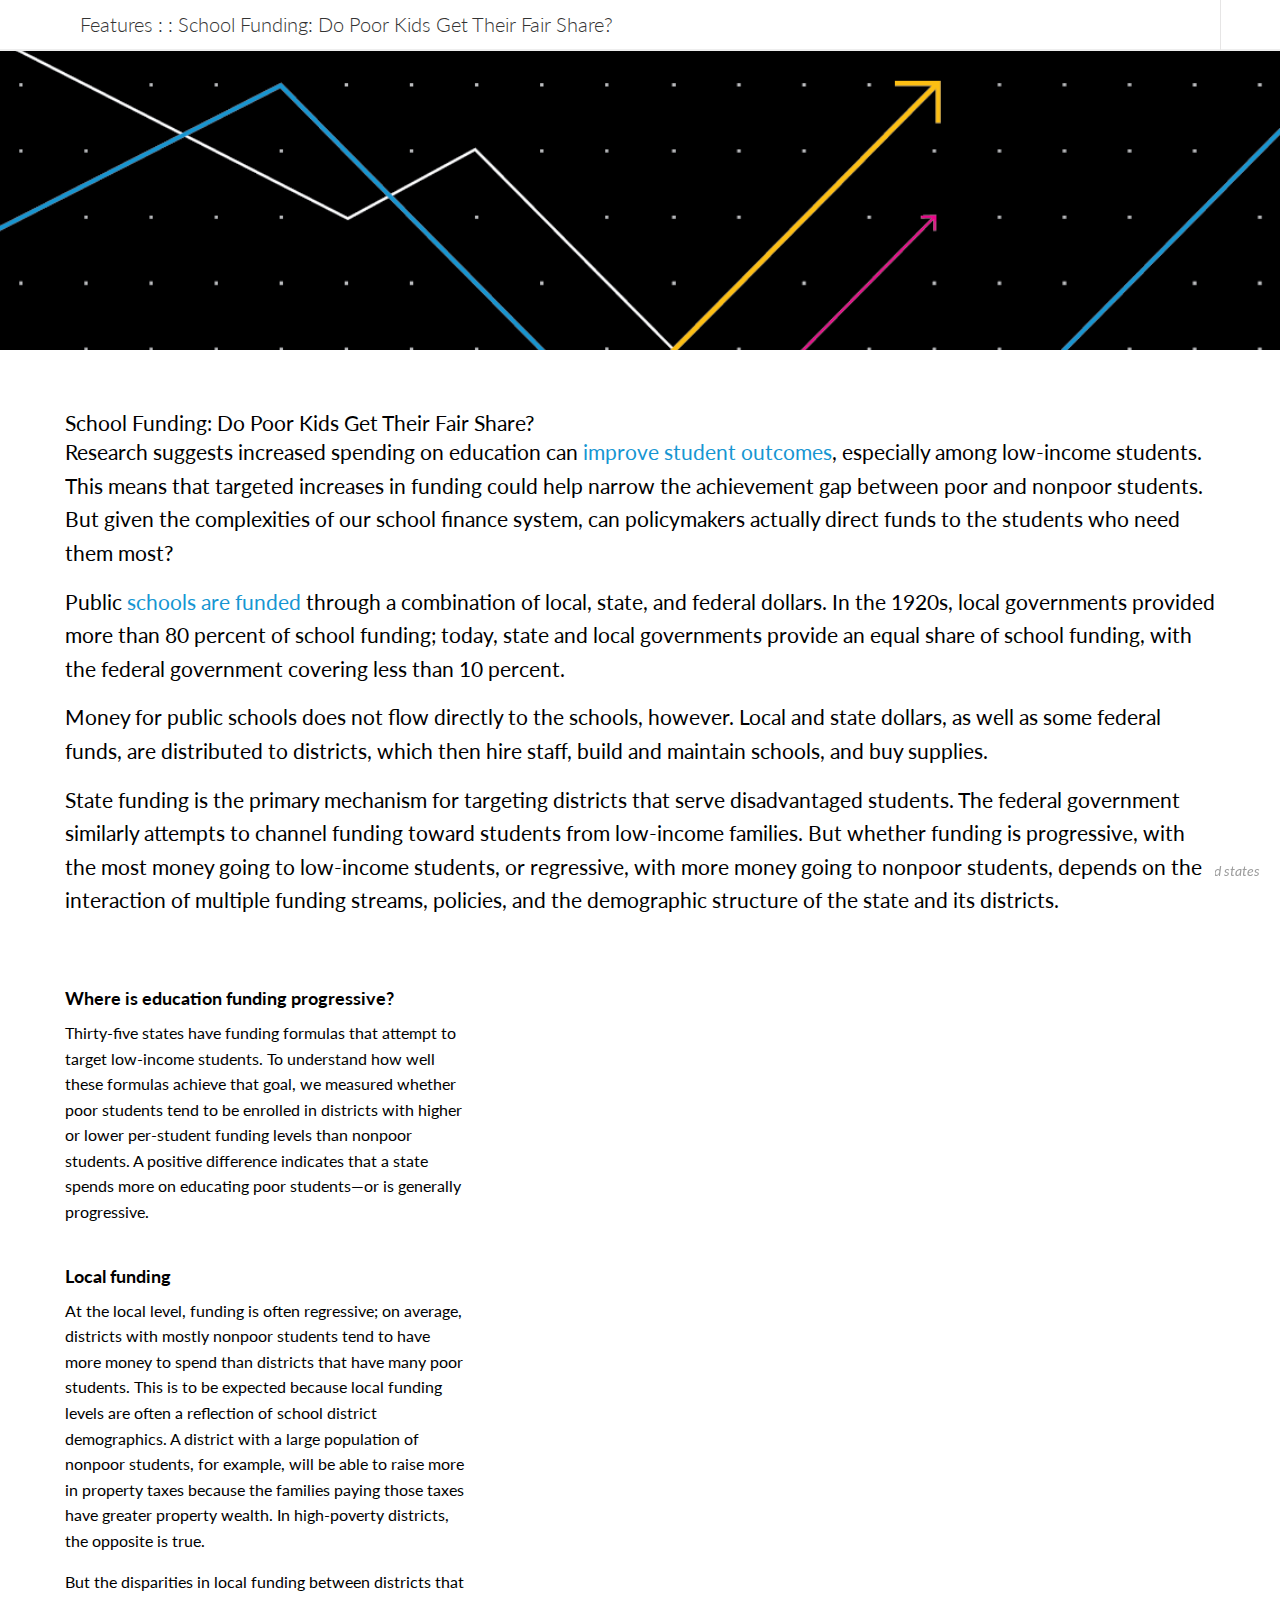
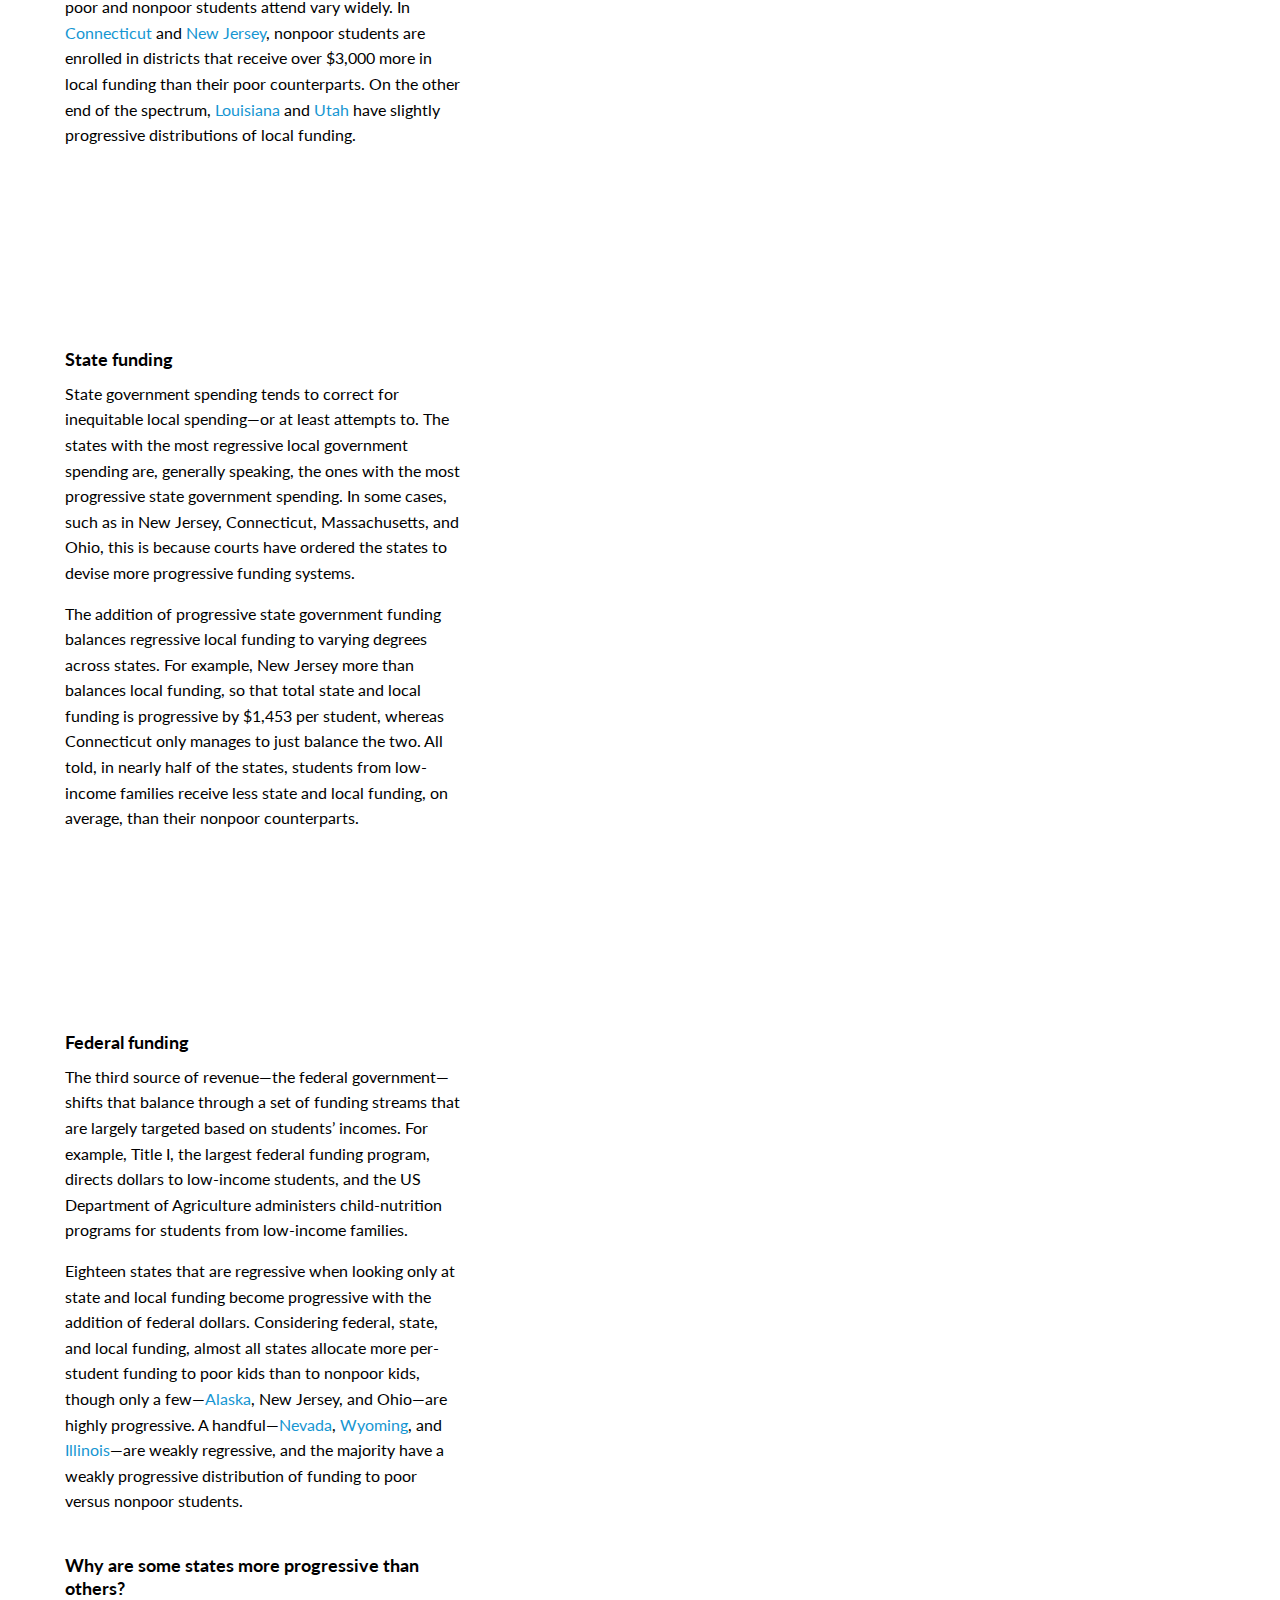
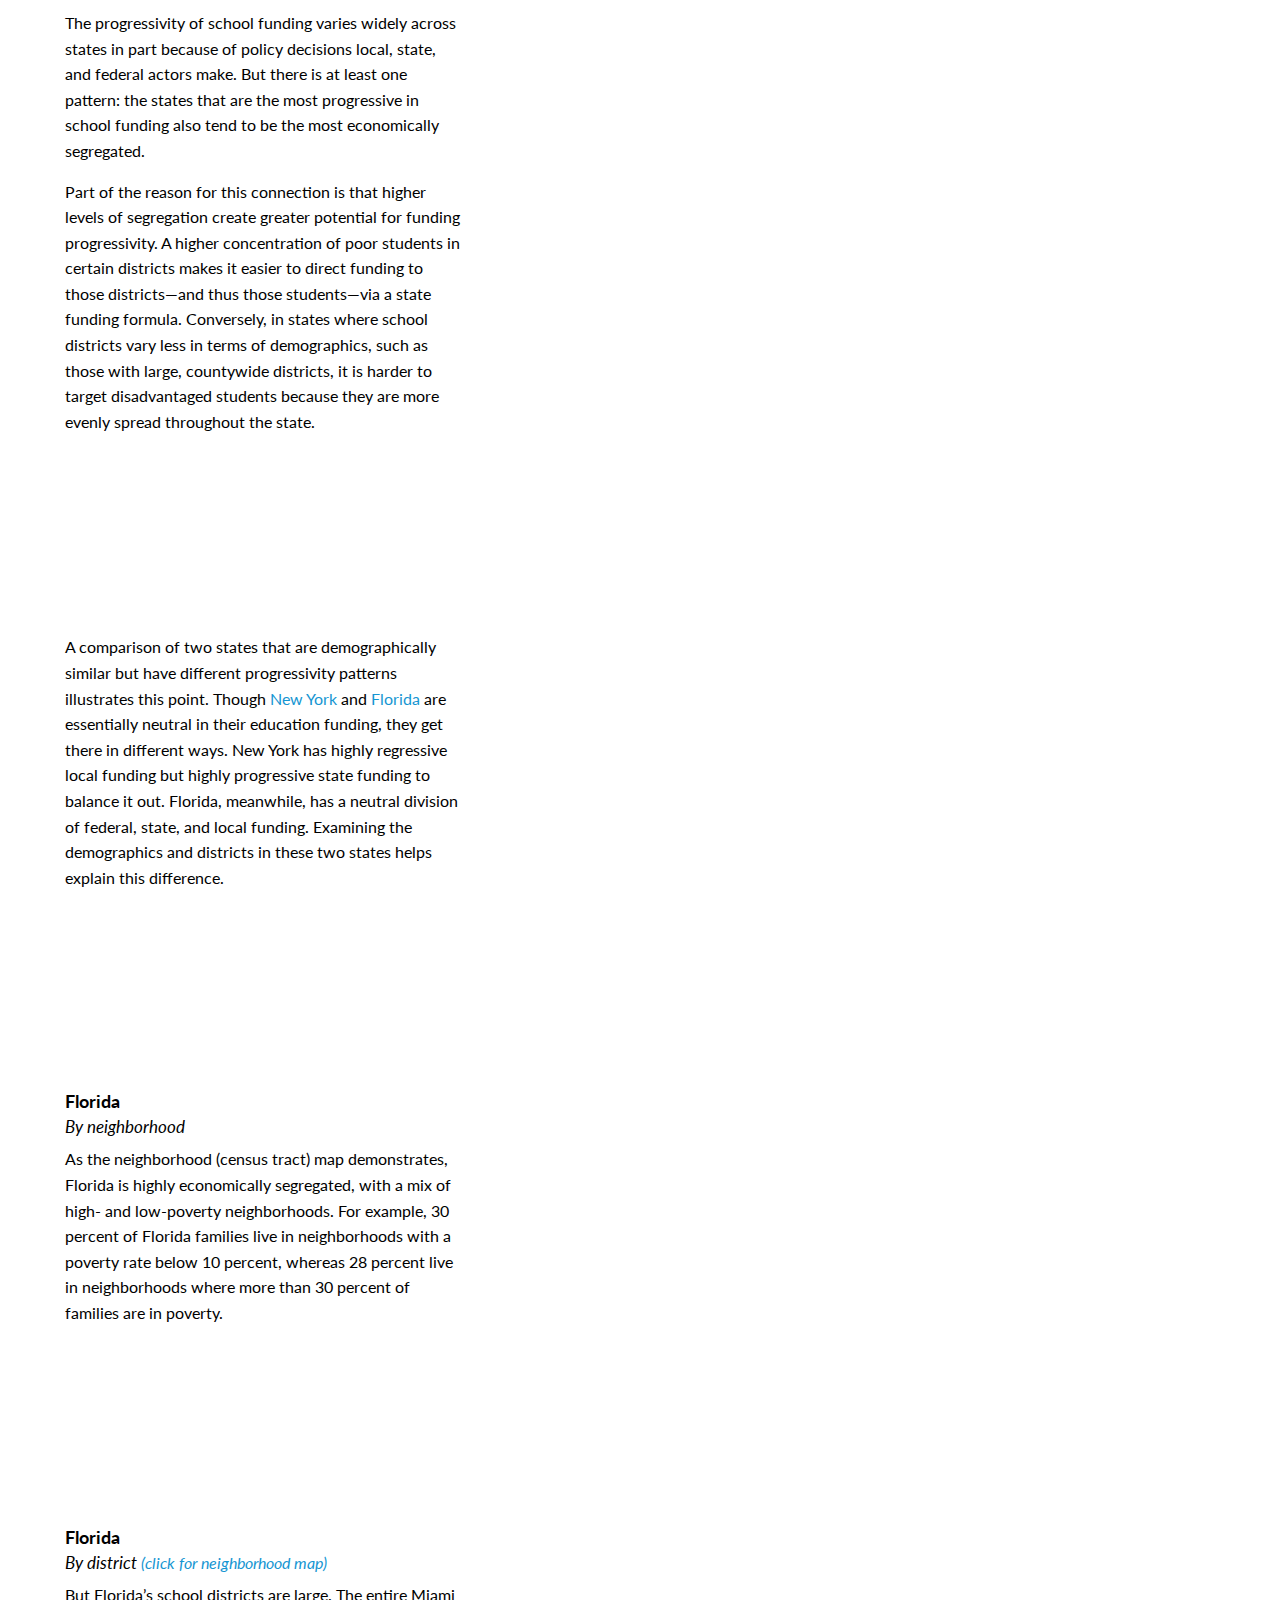
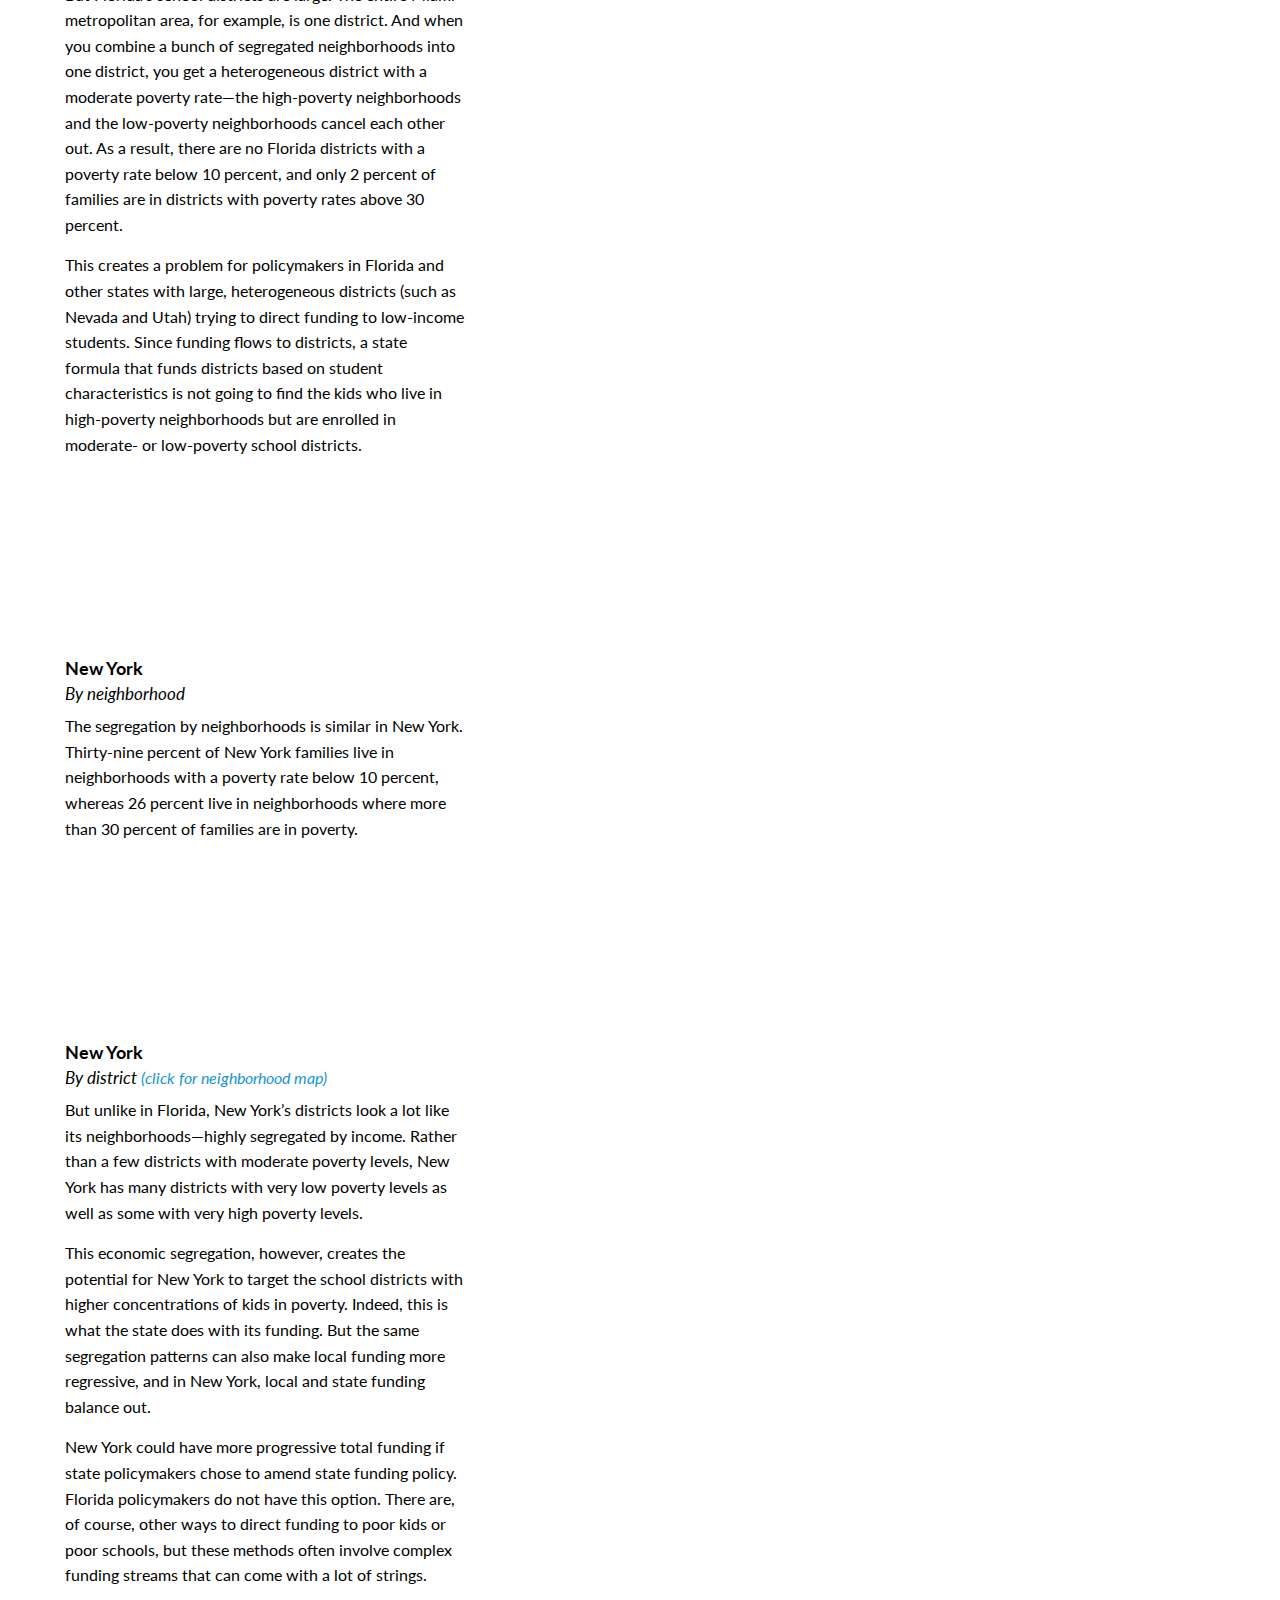
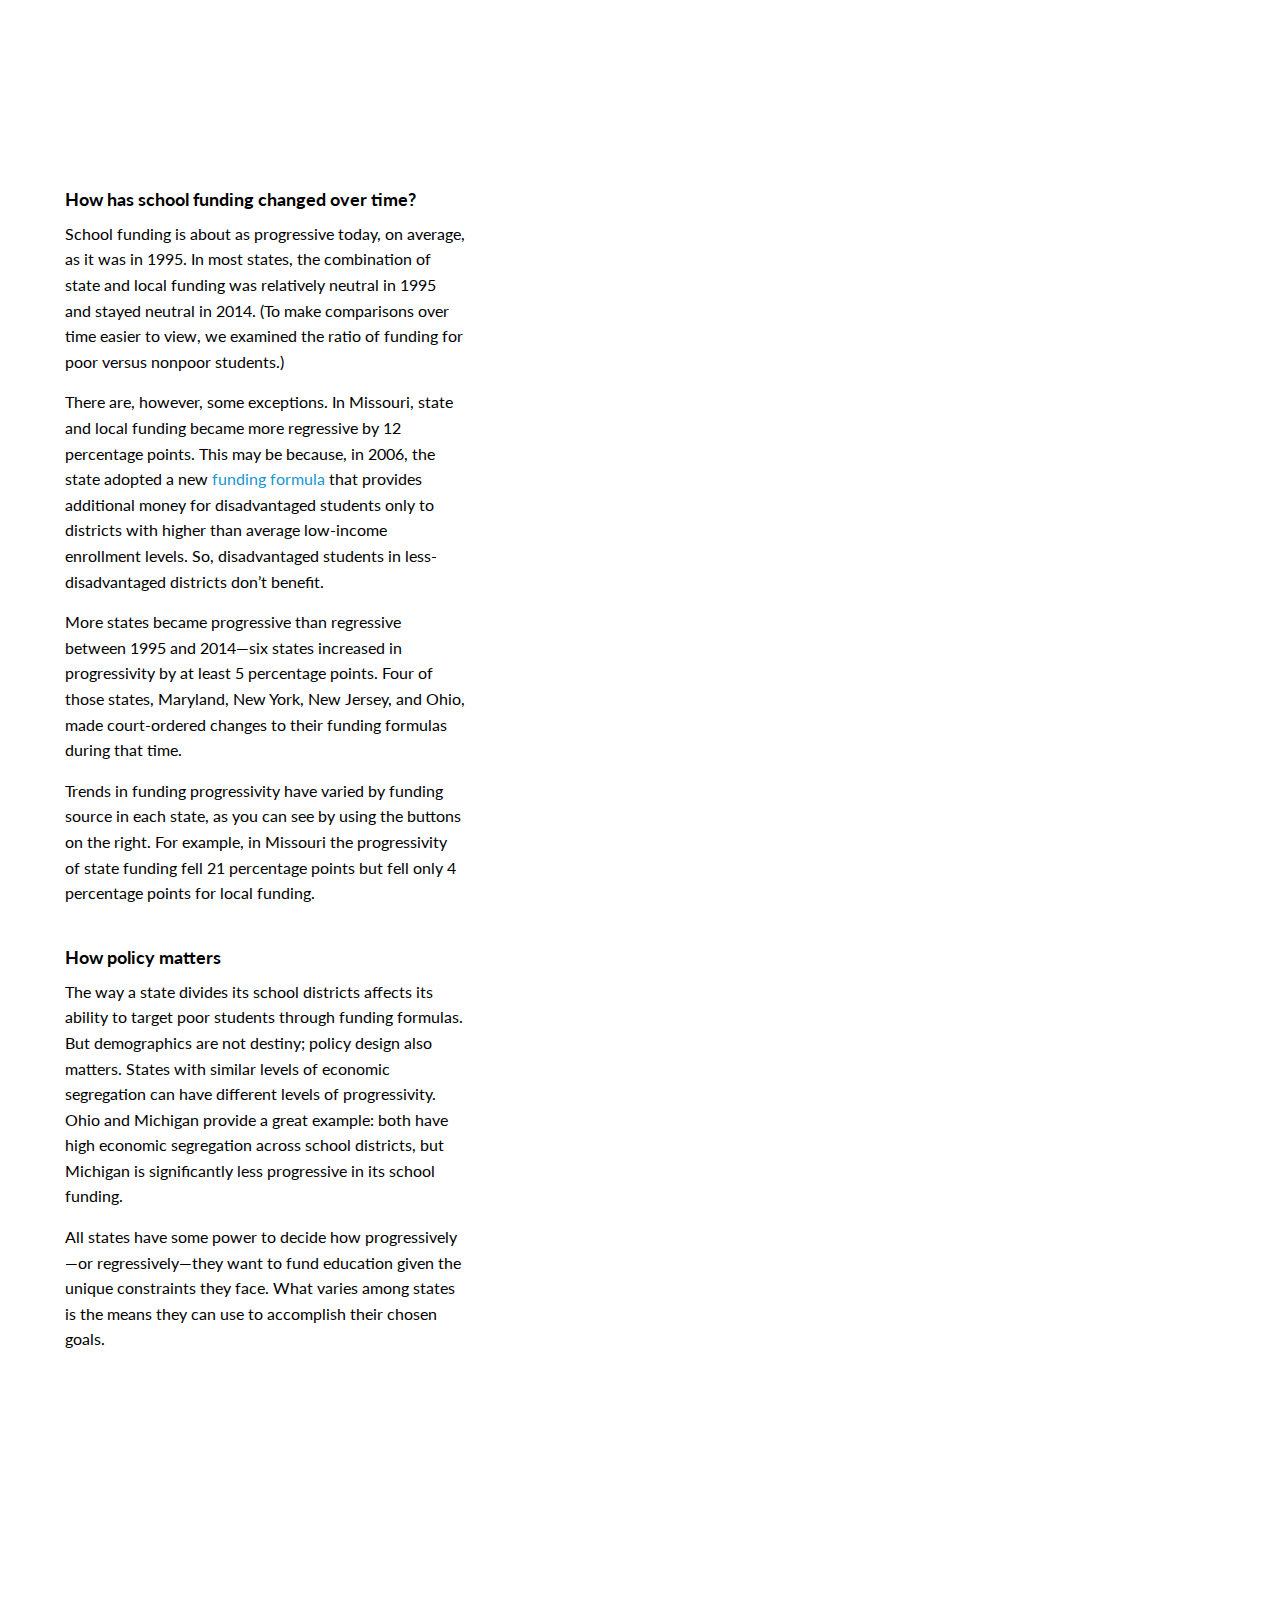
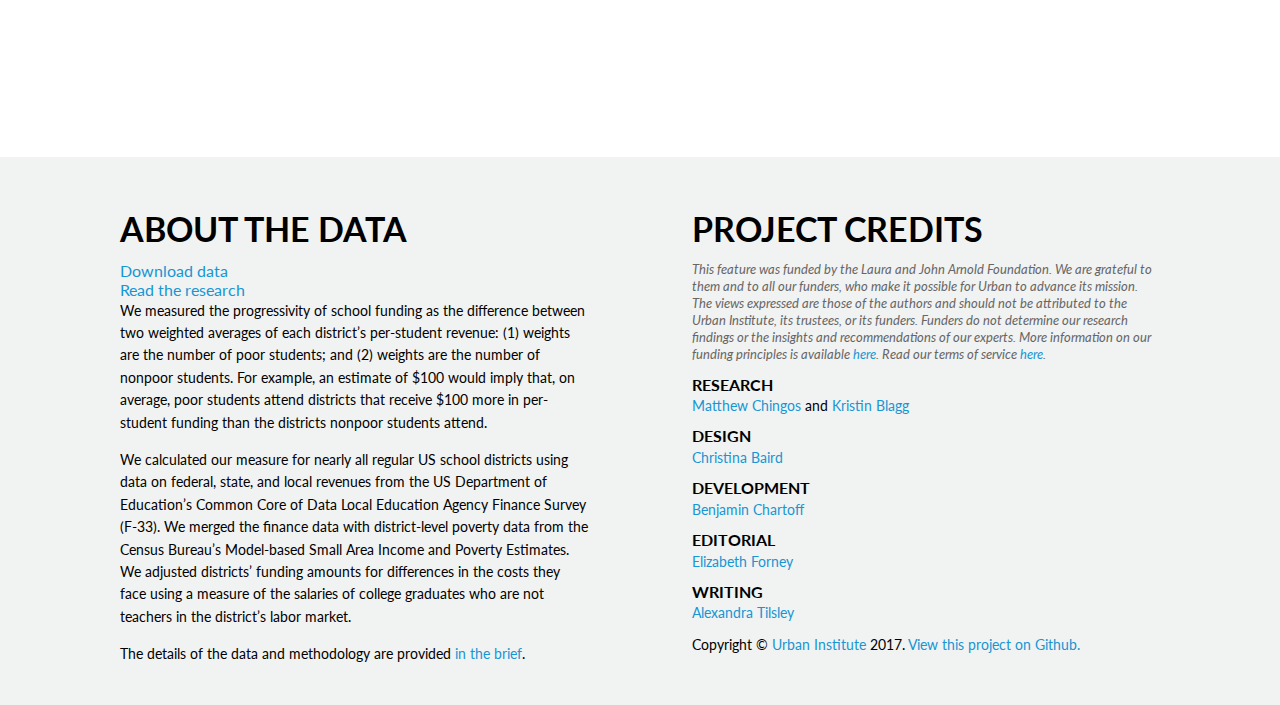
==== commit cb7343e0: "social img" ====
--- a/index.html
+++ b/index.html
@@ -16,10 +16,10 @@
   <meta name="twitter:creator" content="@urbaninstitute">
   <meta name="twitter:title" content="School funding: Do poor kids get their fair share?">
   <meta name="twitter:description" content="Given the complexities of our school finance system, can policymakers actually target funds to the students who need them most?">
-  <meta name="twitter:image" content="http://apps.urban.org/features/school-funding-do-poor-kids-get-fair-share/images/social.png">
+  <meta name="twitter:image" content="http://apps.urban.org/features/school-funding-do-poor-kids-get-fair-share/images/social.jpg">
   <meta property="og:title" content="School funding: Do poor kids get their fair share?" />
   <meta property="og:description" content="Given the complexities of our school finance system, can policymakers actually target funds to the students who need them most?" />
-  <meta property="og:image" content="http://apps.urban.org/features/school-funding-do-poor-kids-get-fair-share/images/social.png" />
+  <meta property="og:image" content="http://apps.urban.org/features/school-funding-do-poor-kids-get-fair-share/images/social.jpg" />
   <meta property="og:image:type" content="image/jpeg">
   <meta property="og:url" content="http://urbn.is/k12funding">
 
@@ -30,7 +30,7 @@
     "@type": "NewsArticle",
     "headline": "School funding: Do poor kids get their fair share?",
     "url": "http://apps.urban.org/features/school-funding-do-poor-kids-get-fair-share",
-    "thumbnailUrl": "http://apps.urban.org/features/school-funding-do-poor-kids-get-fair-share/images/social.png",
+    "thumbnailUrl": "http://apps.urban.org/features/school-funding-do-poor-kids-get-fair-share/images/social.jpg",
     "dateCreated": "2017-05-31T04:00:00.000Z",
     "articleSection": "Interactive Feature",
     "creator": ["Matthew Chingos","Kristin Blagg","Christina Baird","Benjamin Chartoff","Elizabeth Forney","Alexandra Tilsley"],
@@ -81,7 +81,7 @@
 </div>
 <div class="headerimage" id="heroimage">
   <div class="wrapper headerwrapper">
-    <h1 class="div-title-block">School Funding: Do Poor Kids Get Their Fair Share?</h1>
+    <!-- <h1 class="div-title-block">School Funding: Do Poor Kids Get Their Fair Share?</h1> -->
   </div>
 </div>
 <!-- END HEADER -->
@@ -91,14 +91,16 @@
 <div class="container">
   <div id='graphic'>
     <div id = "topText">
-        <p>
-        Research suggests <a href = "http://www.nber.org/papers/w20847" target = "_blank">increased spending</a> on education can improve <a href = "http://socrates.berkeley.edu/~ruckerj/QJE_resubmit_final_version.pdf" target = "_blank">student performance</a>, especially among low-income students. This means that targeted increases in funding could help narrow the achievement gap between poor and nonpoor students. But given the complexities of our school finance system, can policymakers actually direct funds to the students who need them most?
-        </p>
-        <p>
-        Public <a href = "https://www2.ed.gov/about/overview/fed/10facts/index.html?exp" target = "_blank">schools are funded</a> through a combination of local, state, and federal dollars. In the 1920s, local governments provided more than 80 percent of school funding; today, state and local governments provide an equal share of school funding, with the federal government covering less than 10 percent.
-        </p>
-        <p>
-        Money for public schools does not flow directly to the school, however. Local and state dollars, as well as some federal funds, are distributed to districts, which then hire staff, build and maintain schools, and buy supplies.
+        <div id = "topTitle">School Funding: Do Poor Kids Get Their Fair Share?</div>
+        <div id = "topHR"></div>
+        <p>
+        Research suggests increased spending on education can <a href = "http://www.nber.org/papers/w22011" target = "_blank">improve</a> <a href = "http://socrates.berkeley.edu/~ruckerj/QJE_resubmit_final_version.pdf" target = "_blank">student outcomes</a>, especially among low-income students. This means that targeted increases in funding could help narrow the achievement gap between poor and nonpoor students. But given the complexities of our school finance system, can policymakers actually direct funds to the students who need them most?
+        </p>
+        <p>
+        Public <a href = "https://nces.ed.gov/programs/digest/d16/tables/dt16_235.10.asp?current=yes" target = "_blank">schools are funded</a> through a combination of local, state, and federal dollars. In the 1920s, local governments provided more than 80 percent of school funding; today, state and local governments provide an equal share of school funding, with the federal government covering less than 10 percent.
+        </p>
+        <p>
+        Money for public schools does not flow directly to the schools, however. Local and state dollars, as well as some federal funds, are distributed to districts, which then hire staff, build and maintain schools, and buy supplies.
         </p>
         <p>
         State funding is the primary mechanism for targeting districts that serve disadvantaged students. The federal government similarly attempts to channel funding toward students from low-income families. But whether funding is progressive, with the most money going to low-income students, or regressive, with more money going to nonpoor students, depends on the interaction of multiple funding streams, policies, and the demographic structure of the state and its districts.
@@ -106,14 +108,14 @@
       </div>
     <div id='sections'>
       <section class="step">
-        <div class="title">Which states spend more to educate poor kids?</div>
+        <div class="title">Where is education funding progressive?</div>
         <p>
         Thirty-five states have funding formulas that attempt to target low-income students. To understand how well these formulas achieve that goal, we measured whether poor students tend to be enrolled in districts with higher or lower per-student funding levels than nonpoor students. A positive difference indicates that a state spends more on educating poor students&mdash;or is generally progressive.
         </p>
         <p class = "mobileDotNote"><span>Note:</span> We exclude Hawaii and Washington, DC, because they are both single districts.</p>
         <div class="title">Local funding</div>
         <p>
-        At the local level, funding is often regressive; on average, districts with mostly nonpoor students tend to have more money to spend than districts that have many poor students. This is to be expected, since local funding levels are often a reflection of school district demographics. A district with a large population of nonpoor students, for example, will be able to raise more in property taxes because the families paying those taxes have greater property wealth. In high-poverty districts, the opposite is true.
+        At the local level, funding is often regressive; on average, districts with mostly nonpoor students tend to have more money to spend than districts that have many poor students. This is to be expected because local funding levels are often a reflection of school district demographics. A district with a large population of nonpoor students, for example, will be able to raise more in property taxes because the families paying those taxes have greater property wealth. In high-poverty districts, the opposite is true.
         </p>
         <p>
         But the disparities in local funding between districts that poor and nonpoor students attend vary widely. In <a href = "https://ctmirror.org/2015/05/04/in-suburban-schools-student-poverty-growing-faster-than-education-aid/" target = "_blank">Connecticut</a> and <a href = "http://www.nj.gov/education/finance/" target = "_blank">New Jersey</a>, nonpoor students are enrolled in districts that receive over $3,000 more in local funding than their poor counterparts. On the other end of the spectrum, <a href = "https://www.usnews.com/news/best-states/louisiana/articles/2017-05-17/louisiana-public-school-funding-formula-moves-ahead-in-house" target = "_blank">Louisiana</a> and <a href = "http://www.schools.utah.gov/finance/Minimum-School-Program.aspx" target = "_blank">Utah</a> have slightly progressive distributions of local funding.
@@ -122,7 +124,7 @@
       <section class="step">
         <div class="title">State funding</div>
         <p>
-        State government spending, however, tends to correct for inequitable local spending&mdash;or at least attempts to. The states with the most regressive local government spending are, generally speaking, the ones with the most progressive spending by the state government. In some cases, such as in New Jersey, Connecticut, <a href = "http://www.wbur.org/edify/2017/04/10/mass-school-funding-formula-reform" target = "_blank">Massachusetts</a>, and <a href = "http://education.ohio.gov/Topics/Finance-and-Funding/School-Payment-Reports/State-Funding-For-Schools" target = "_blank">Ohio</a>, this is because courts have ordered the states to devise more progressive funding systems.
+        State government spending tends to correct for inequitable local spending&mdash;or at least attempts to. The states with the most regressive local government spending are, generally speaking, the ones with the most progressive state government spending. In some cases, such as in New Jersey, Connecticut, Massachusetts, and Ohio, this is because courts have ordered the states to devise more progressive funding systems.
         </p>
         <p>
         The addition of progressive state government funding balances regressive local funding to varying degrees across states. For example, New Jersey more than balances local funding, so that total state and local funding is progressive by $1,453 per student, whereas Connecticut only manages to just balance the two. All told, in nearly half of the states, students from low-income families receive less state and local funding, on average, than their nonpoor counterparts.
@@ -161,7 +163,7 @@
         <div class="title">Florida</div>
         <div class = "subtitle">By district <span class = "mapButton active tracts" id = "floridaButton">(click for neighborhood map)</span></div>
         <p>
-        But Florida&rsquo;s school districts are large. The entire Miami metropolitan area, for example, is one district. And when you combine a bunch of segregated census tracts into one district, you get a heterogeneous district with a moderate poverty rate&mdash;the high-poverty tracts and the low-poverty tracts cancel each other out. As a result, there are no Florida districts with a poverty rate below 10 percent, and only 2 percent of families are in districts with poverty rates above 30 percent.
+        But Florida&rsquo;s school districts are large. The entire Miami metropolitan area, for example, is one district. And when you combine a bunch of segregated neighborhoods into one district, you get a heterogeneous district with a moderate poverty rate&mdash;the high-poverty neighborhoods and the low-poverty neighborhoods cancel each other out. As a result, there are no Florida districts with a poverty rate below 10 percent, and only 2 percent of families are in districts with poverty rates above 30 percent.
         </p>
         <p>
         This creates a problem for policymakers in Florida and other states with large, heterogeneous districts (such as Nevada and Utah) trying to direct funding to low-income students. Since funding flows to districts, a state formula that funds districts based on student characteristics is not going to find the kids who live in high-poverty neighborhoods but are enrolled in moderate- or low-poverty school districts.
@@ -171,14 +173,14 @@
         <div class="title">New York</div>
         <div class = "subtitle">By neighborhood</div>
         <p>
-        The segregation by census is tract is similar in New York. Thirty-nine percent of New York families live in neighborhoods with a poverty rate below 10 percent, whereas 26 percent live in neighborhoods where more than 30 percent of families are in poverty.
+        The segregation by neighborhoods is similar in New York. Thirty-nine percent of New York families live in neighborhoods with a poverty rate below 10 percent, whereas 26 percent live in neighborhoods where more than 30 percent of families are in poverty.
         </p>
       </section>
       <section class="step">
         <div class="title">New York</div>
         <div class = "subtitle">By district <span class = "mapButton active tracts" id ="newYorkButton">(click for neighborhood map)</span></div>
         <p>
-        But unlike in Florida, New York&rsquo;s districts look a lot like its census tracts&mdash;highly segregated by income. Rather than a few districts with moderate poverty levels, New York has many districts with very low poverty levels as well as some with very high poverty levels.
+        But unlike in Florida, New York&rsquo;s districts look a lot like its neighborhoods&mdash;highly segregated by income. Rather than a few districts with moderate poverty levels, New York has many districts with very low poverty levels as well as some with very high poverty levels.
         </p>
         <p>
         This economic segregation, however, creates the potential for New York to target the school districts with higher concentrations of kids in poverty. Indeed, this is what the state does with its funding. But the same segregation patterns can also make local funding more regressive, and in New York, local and state funding balance out.
@@ -191,7 +193,7 @@
       <section class="step lastStep">
         <div class="title">How has school funding changed over time?</div>
         <p>
-        School funding is about as progressive today, on average, as it was in 1995. In most states, the combination of state and local funding was relatively neutral in 1995 and stayed neutral in 2014. (To make comparisons over time easier to view, we examine the ratio of funding for poor versus nonpoor students.)
+        School funding is about as progressive today, on average, as it was in 1995. In most states, the combination of state and local funding was relatively neutral in 1995 and stayed neutral in 2014. (To make comparisons over time easier to view, we examined the ratio of funding for poor versus nonpoor students.)
         </p>
         <p>
         There are, however, some exceptions. In Missouri, state and local funding became more regressive by 12 percentage points. This may be because, in 2006, the state adopted a new <a href = "http://www.news-leader.com/story/news/education/2016/01/09/how-missouri-school-funding-formula-works/75993642/" target = "_blank">funding formula</a> that provides additional money for disadvantaged students only to districts with higher than average low-income enrollment levels. So, disadvantaged students in less-disadvantaged districts don&rsquo;t benefit.
@@ -232,10 +234,10 @@
                         <div class = "footerButton researchButton">Read the research</div>
                       </a>
                     <p class = "footerTopP">
-                      We measured the progressivity of school funding as the difference between two weighted averages of each district&rsquo;s per-student revenue: (1) weights are the number of poor kids; and (2) weights are the number of nonpoor kids. So an estimate of $100 would imply that, on average, poor students attend districts that receive $100 more in per-student funding than the districts nonpoor students attend.
+                      We measured the progressivity of school funding as the difference between two weighted averages of each district&rsquo;s per-student revenue: (1) weights are the number of poor students; and (2) weights are the number of nonpoor students. For example, an estimate of $100 would imply that, on average, poor students attend districts that receive $100 more in per-student funding than the districts nonpoor students attend.
                     </p>
                     <p>
-                      We calculated our measure for nearly all regular US school districts using data on federal, state, and local revenues from the US Department of Education&rsquo;s Common Core of Data Local Education Agency Finance Survey (F-33). We merged the finance data with district-level poverty data from the Census Bureau&rsquo;s Model-based Small Area Income and Poverty Estimates. Using a measure of the salaries of college graduates who are not teachers in the district&rsquo;s labor market, we adjusted districts&rsquo; funding amounts for differences in the costs they face.
+                      We calculated our measure for nearly all regular US school districts using data on federal, state, and local revenues from the US Department of Education&rsquo;s Common Core of Data Local Education Agency Finance Survey (F-33). We merged the finance data with district-level poverty data from the Census Bureau&rsquo;s Model-based Small Area Income and Poverty Estimates.  We adjusted districts&rsquo; funding amounts for differences in the costs they face using a measure of the salaries of college graduates who are not teachers in the district&rsquo;s labor market.
                     </p>
                     <p>
                       The details of the data and methodology are provided <a href = "" target = "_blank">in the brief</a>.
@@ -245,10 +247,10 @@
                 <div id="right">
 
                     <h4>Project credits</h4>
-                    <div class="urbanstatement">This feature was funded by the Laura and John Arnold Foundation. We are grateful to them and to all our funders, who make it possible for Urban to advance its mission. The views expressed are those of the authors and should not be attributed to the Urban Institute, its trustees, or its funders. Funders do not determine our research findings or the insights and recommendations of our experts. More information on our funding principles is available <a href = "http://www.urban.org/support" target = "_blank">here</a>. Read our terms of service <a href = "http://www.urban.org/terms-service">here</a>.</div>
+                    <div class="urbanstatement">This feature was funded by the Laura and John Arnold Foundation. We are grateful to them and to all our funders, who make it possible for Urban to advance its mission. The views expressed are those of the authors and should not be attributed to the Urban Institute, its trustees, or its funders. Funders do not determine our research findings or the insights and recommendations of our experts. More information on our funding principles is available <a href = "http://www.urban.org/support" target = "_blank">here</a>. Read our terms of service <a href = "http://www.urban.org/terms-service" target = "_blank">here</a>.</div>
 
                     <h3 class="job">Research</h3>
-                    <a href="http://www.urban.org/author/matthew-chingos" target = "_blank">Matthew Chingos</a> and <a href="http://www.urban.org/author/kristin-blagg">Kristin Blagg</a>
+                    <a href="http://www.urban.org/author/matthew-chingos" target = "_blank">Matthew Chingos</a> and <a href="http://www.urban.org/author/kristin-blagg" target = "_blank">Kristin Blagg</a>
                 
                     <h3 class="job">Design</h3>
                     <a href="http://www.urban.org/author/christina-baird" target = "_blank">Christina Baird</a>
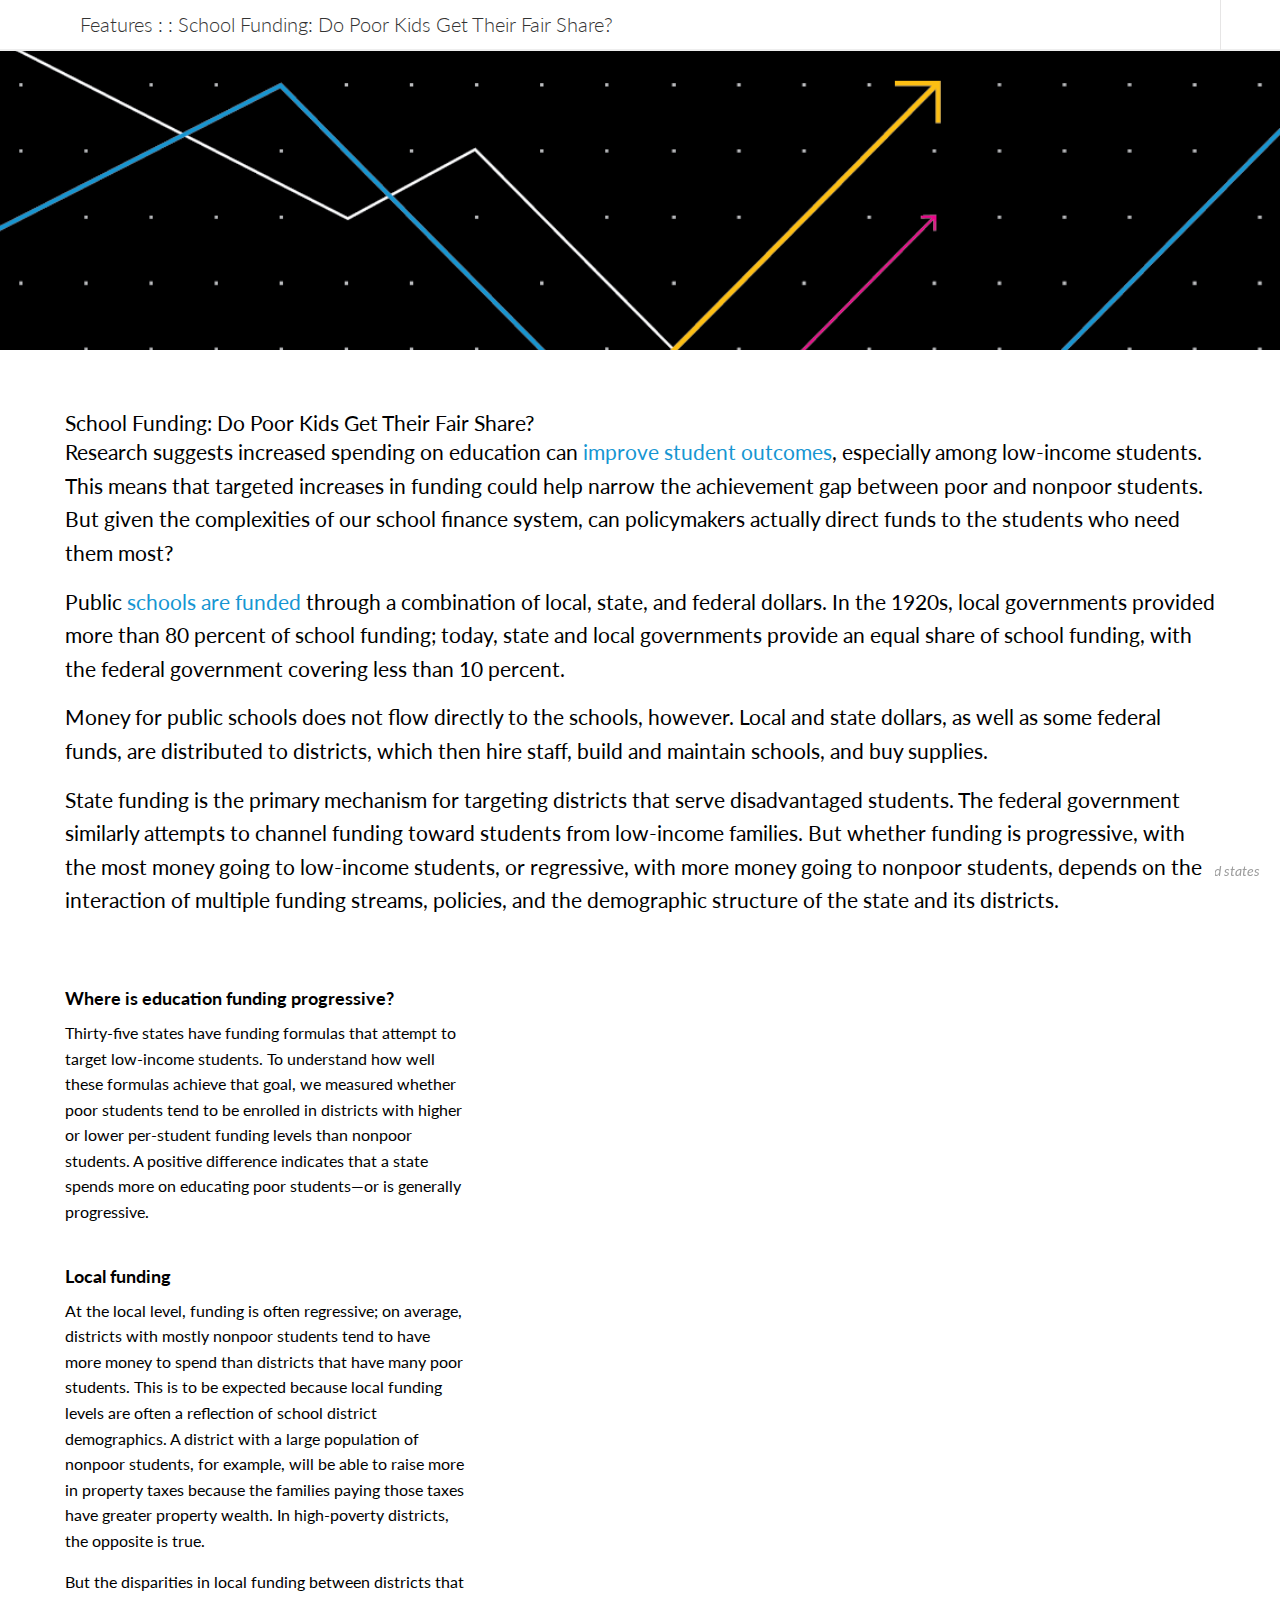
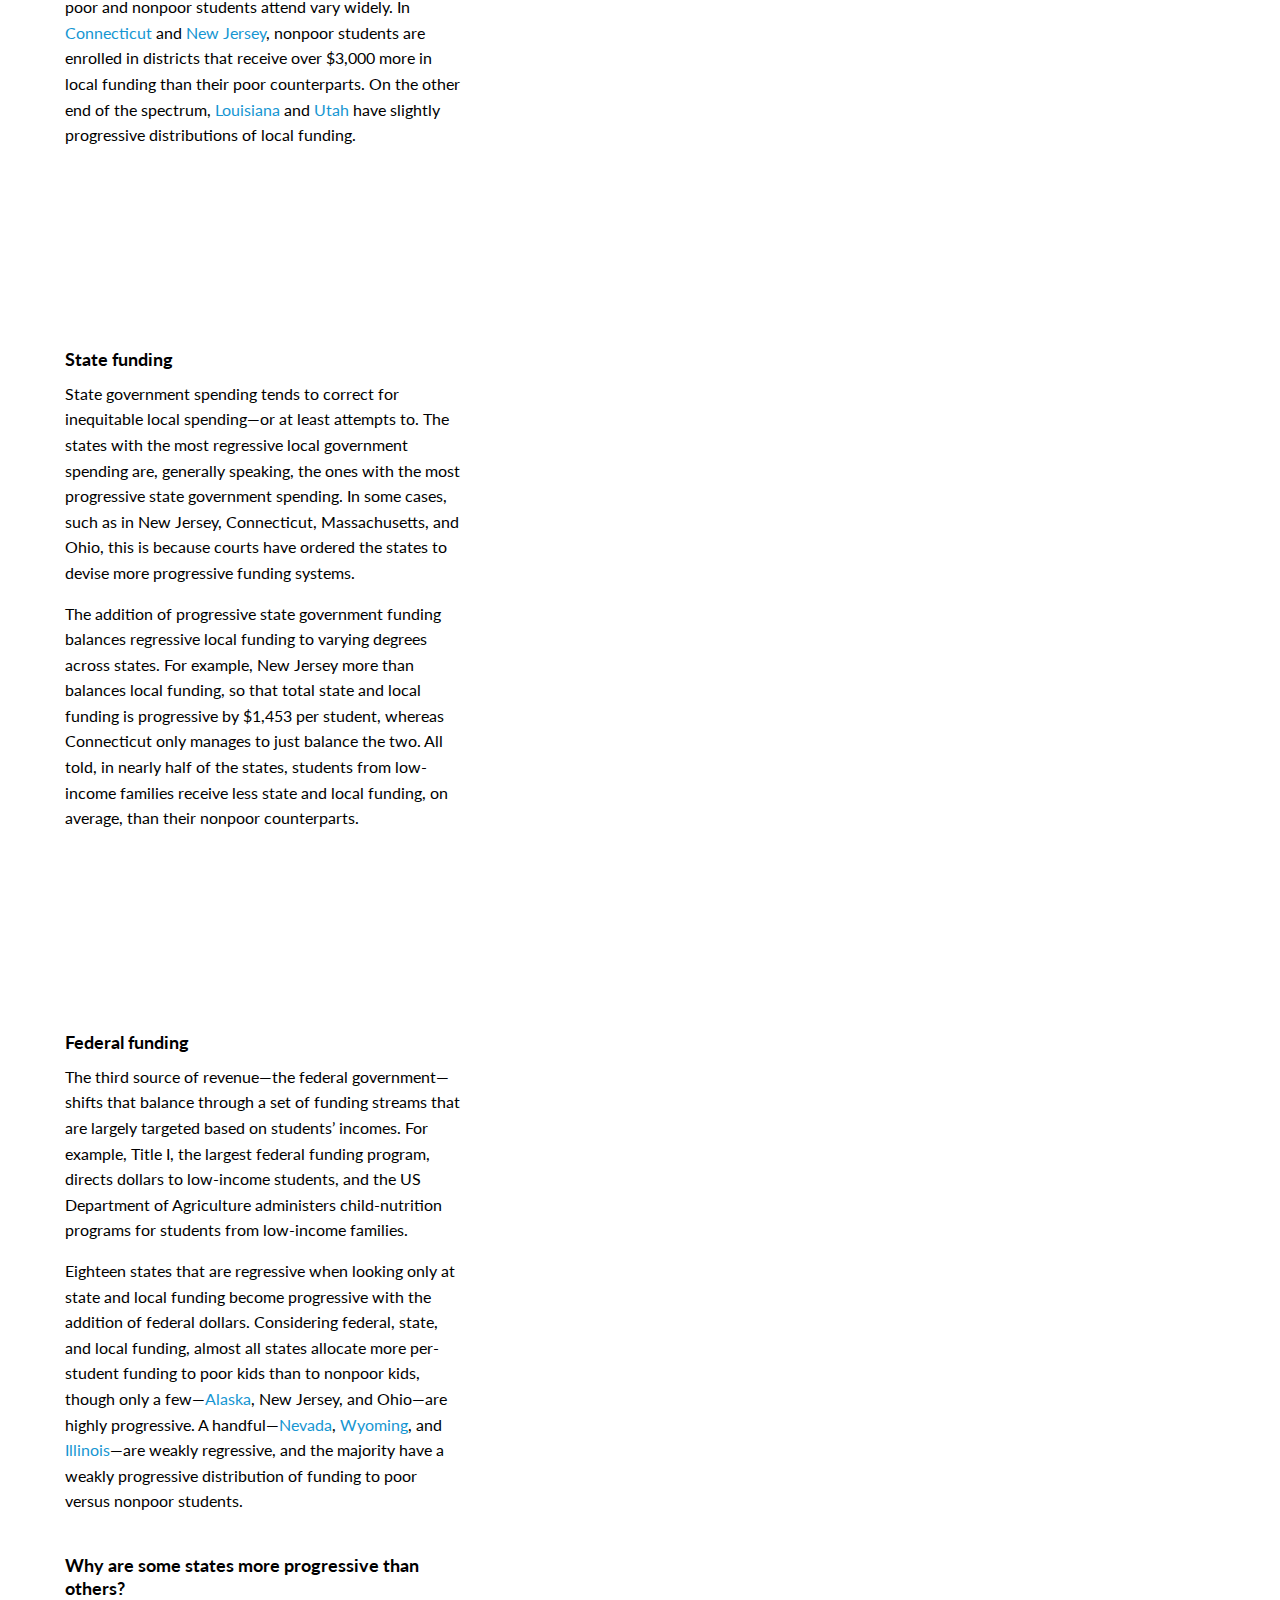
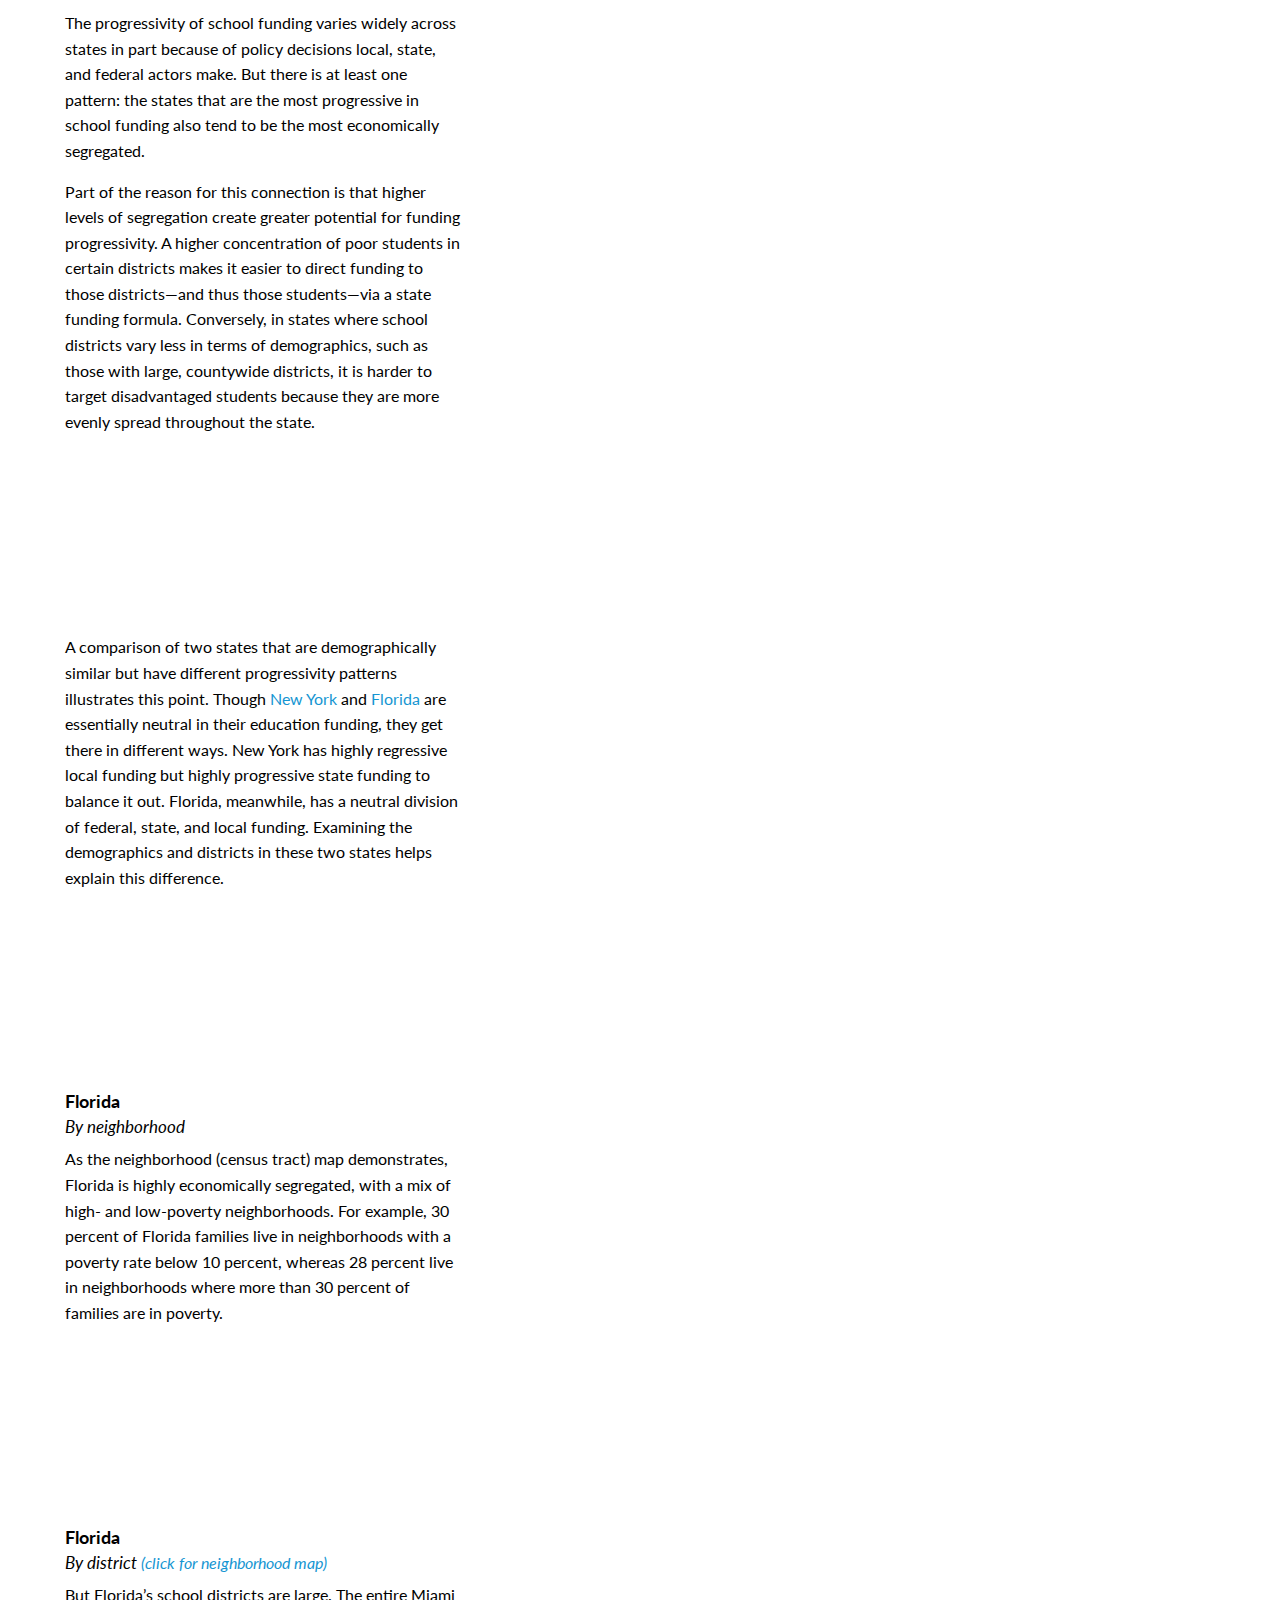
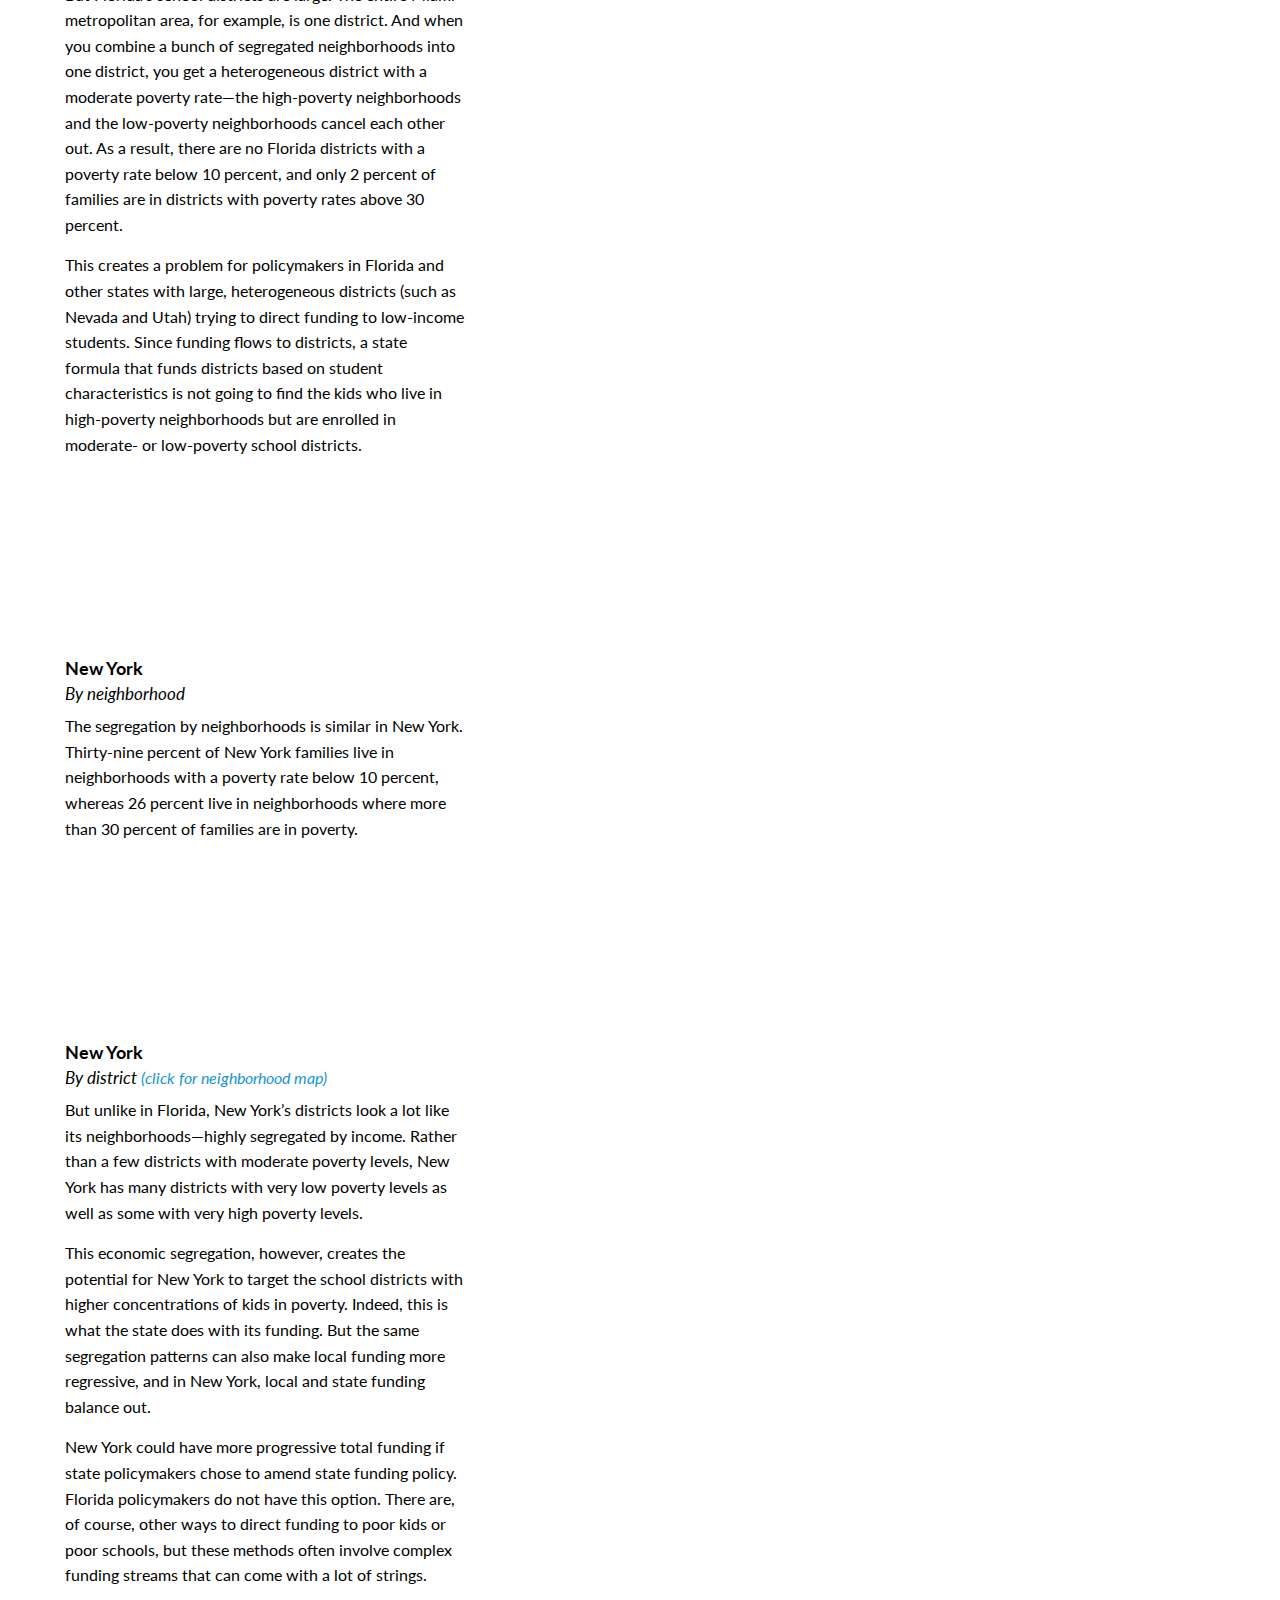
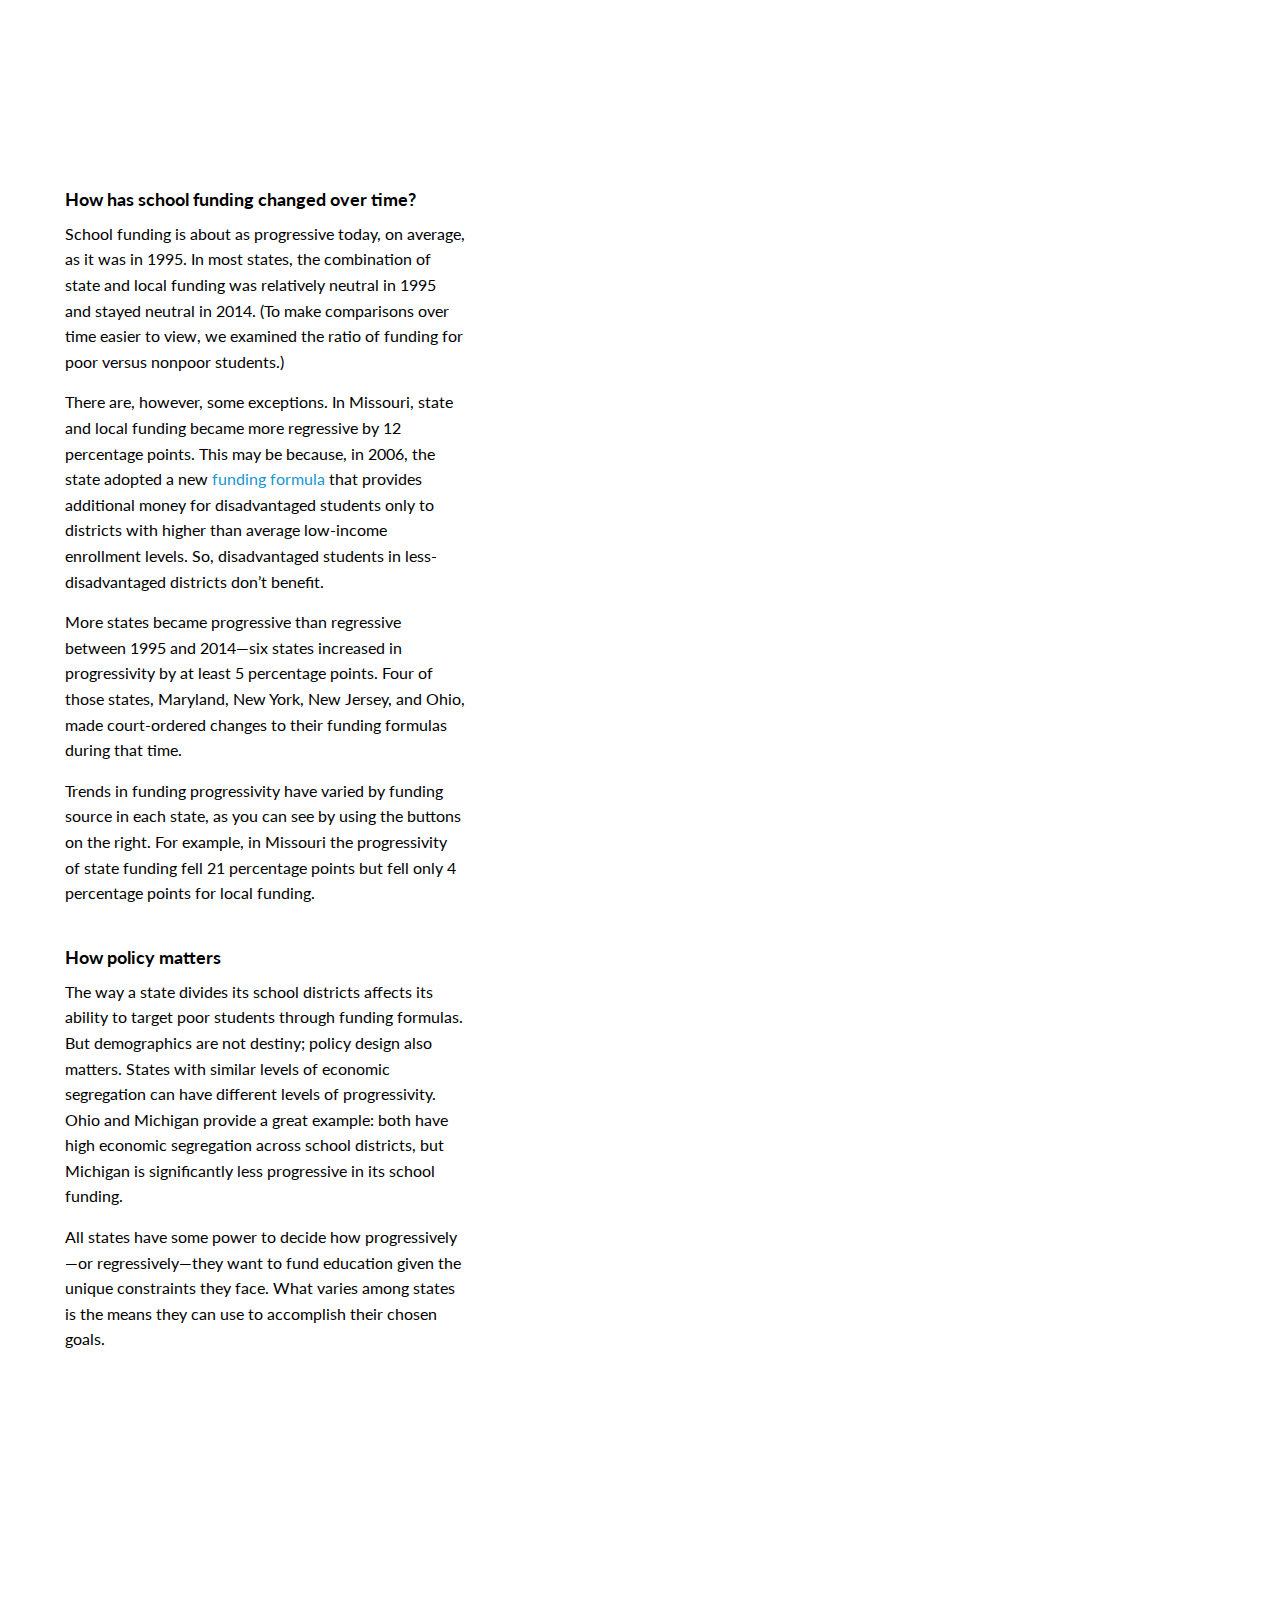
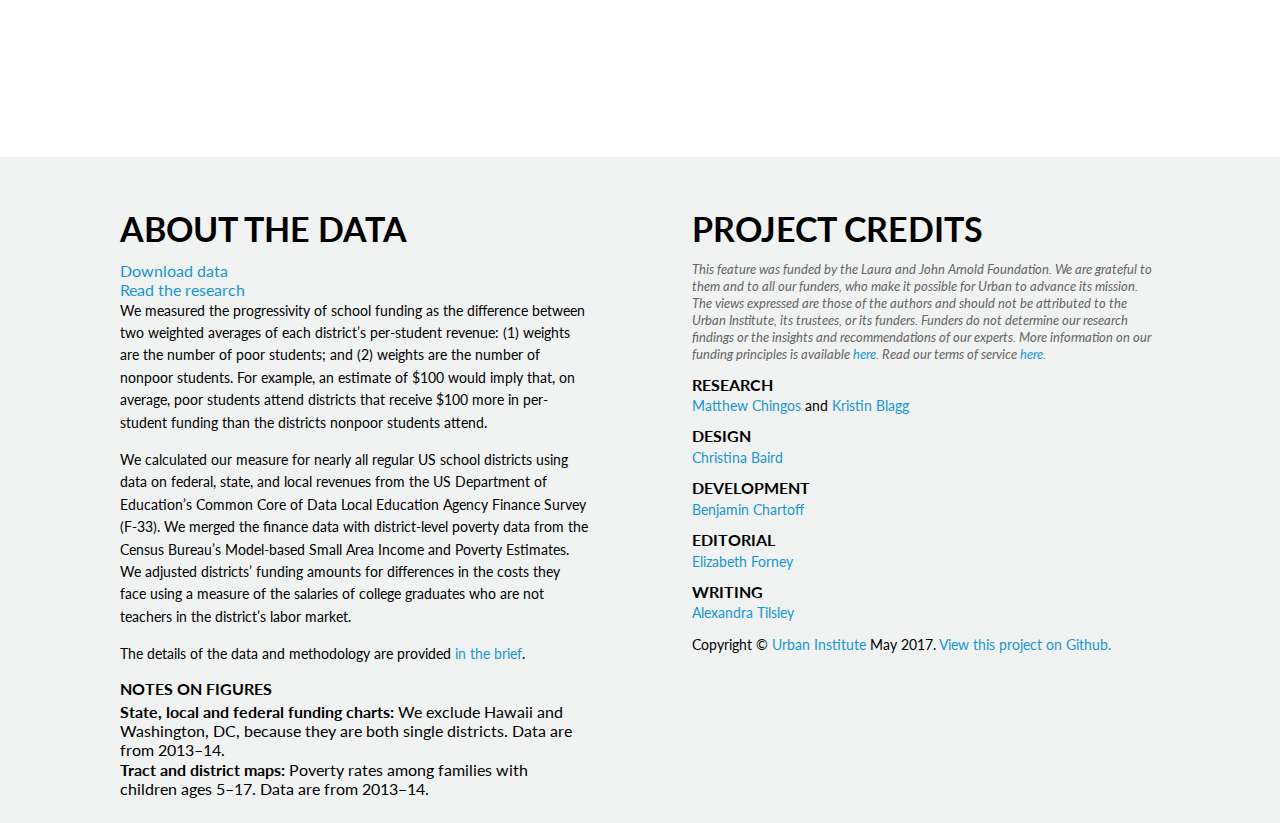
==== commit 714d63b0: "add copyright month" ====
--- a/index.html
+++ b/index.html
@@ -5,6 +5,7 @@
   <meta charset="utf-8">
   <meta http-equiv="X-UA-Compatible" content="IE=edge">
   <meta name="viewport" content="initial-scale=1, maximum-scale=1">
+  <link rel="shortcut icon" href="favicon.ico" type="image/x-icon">
   <link rel="stylesheet" type="text/css" href="css/bootstrap.min.css"/>
   <link rel="stylesheet" type="text/css" href="css/style.css"/>
   <link rel="stylesheet" type="text/css" href="css/urban.css"/>
@@ -230,7 +231,7 @@
                       <a href = "data/download/state-education-data.xlsx">
                         <div class = "footerButton downloadButton">Download data</div>
                       </a>
-                      <a href = "" target = "_blank">
+                      <a href = "http://www.urban.org/research/publication/do-poor-kids-get-their-fair-share-school-funding" target = "_blank">
                         <div class = "footerButton researchButton">Read the research</div>
                       </a>
                     <p class = "footerTopP">
@@ -240,8 +241,13 @@
                       We calculated our measure for nearly all regular US school districts using data on federal, state, and local revenues from the US Department of Education&rsquo;s Common Core of Data Local Education Agency Finance Survey (F-33). We merged the finance data with district-level poverty data from the Census Bureau&rsquo;s Model-based Small Area Income and Poverty Estimates.  We adjusted districts&rsquo; funding amounts for differences in the costs they face using a measure of the salaries of college graduates who are not teachers in the district&rsquo;s labor market.
                     </p>
                     <p>
-                      The details of the data and methodology are provided <a href = "" target = "_blank">in the brief</a>.
+                      The details of the data and methodology are provided <a href = "http://www.urban.org/research/publication/do-poor-kids-get-their-fair-share-school-funding" target = "_blank">in the brief</a>.
                     </p>
+                    <div id = "mobile-notes">
+                      <h3 id = "mobile-notes-header" class = "job">Notes on figures</h3>
+                      <div id = "mobile-notes-text-dots"><strong>State, local and federal funding charts:</strong> We exclude Hawaii and Washington, DC, because they are both single districts. Data are from 2013–14.</div>
+                      <div id = "mobile-notes-text-maps"><strong>Tract and district maps:</strong> Poverty rates among families with children ages 5–17. Data are from 2013–14.</div>
+                    </div>
 
                 </div>
                 <div id="right">
@@ -265,7 +271,7 @@
                     <a href="http://www.urban.org/author/alexandra-tilsley" target = "_blank">Alexandra Tilsley</a>
 
 
-                    <div class="credits">Copyright &copy; <a href="http://www.urban.org/" target = "_blank">Urban Institute</a> 2017. <a href="https://github.com/UrbanInstitute" target="_blank">View this project on Github.</a></div>
+                    <div class="credits">Copyright &copy; <a href="http://www.urban.org/" target = "_blank">Urban Institute</a> May 2017. <a href="https://github.com/UrbanInstitute/school-funding-do-poor-kids-get-fair-share" target="_blank">View this project on Github.</a></div>
                 </div>
          
     </div> 
